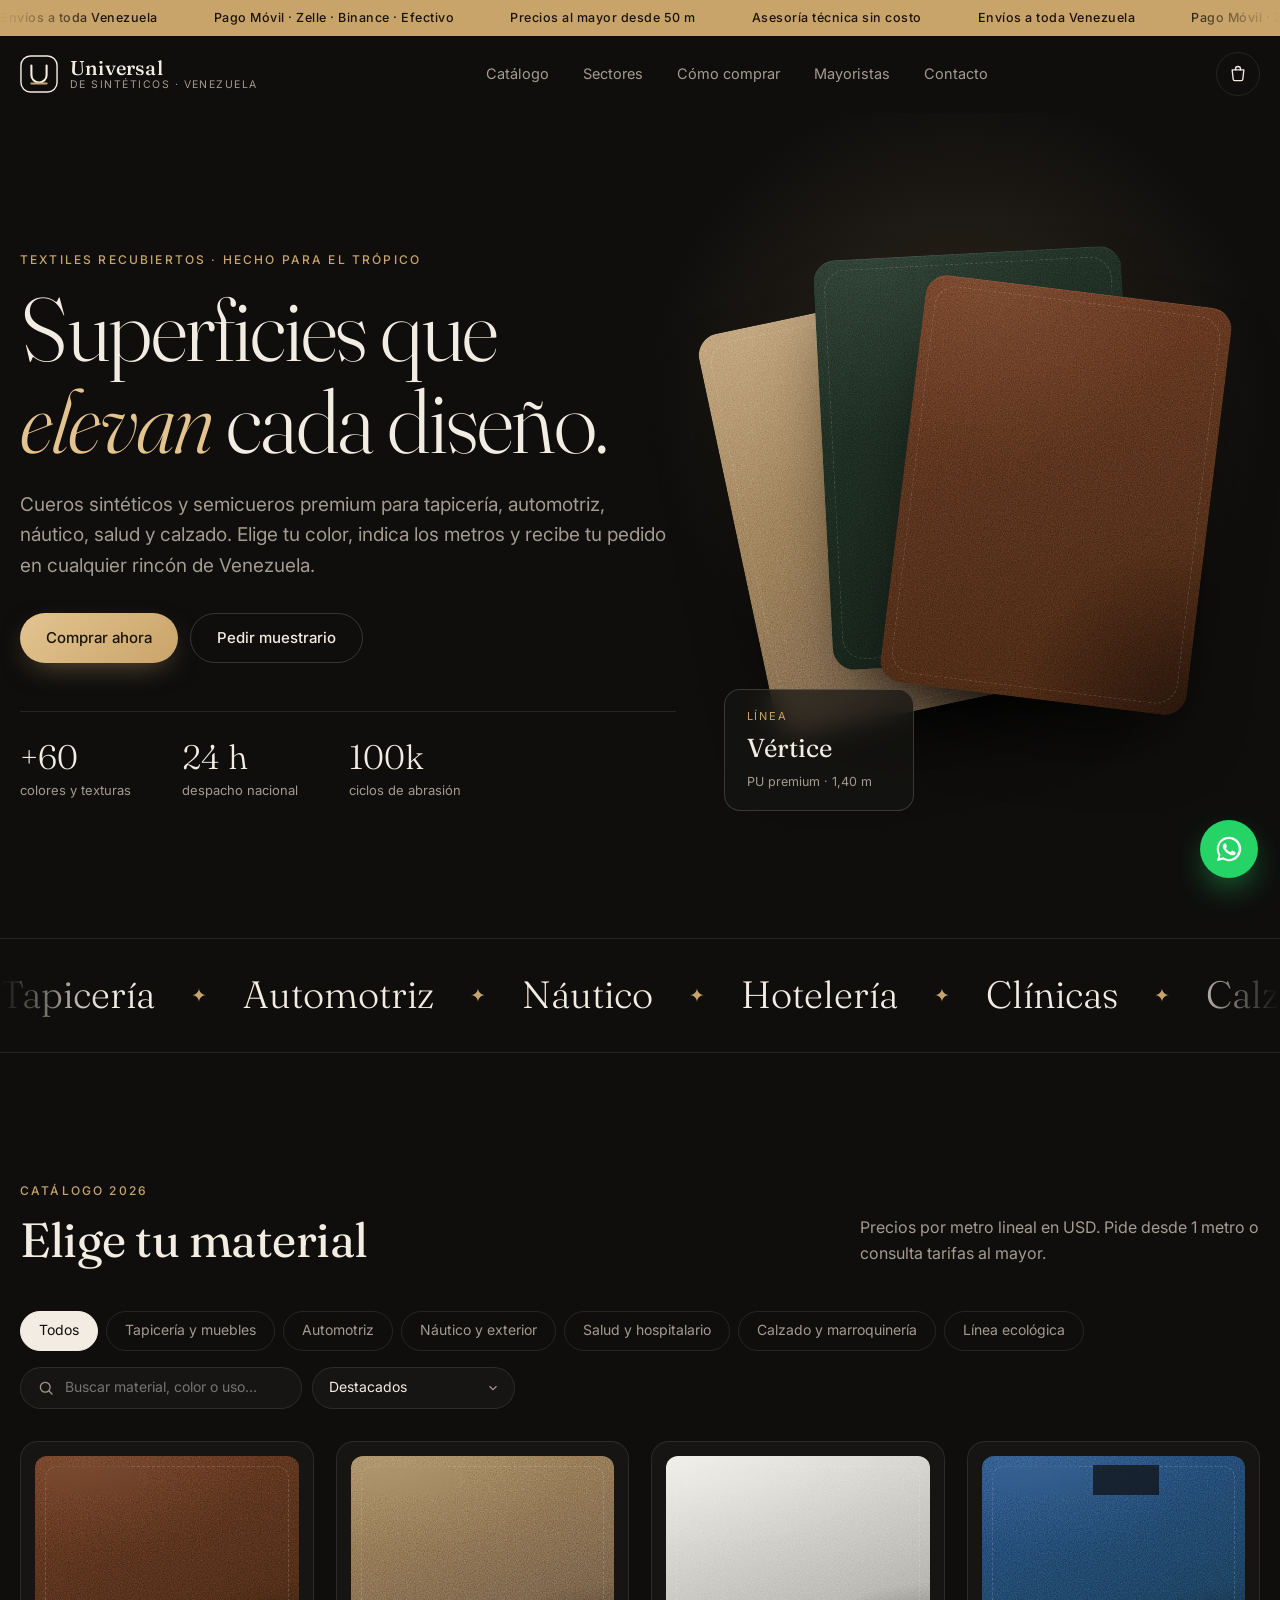
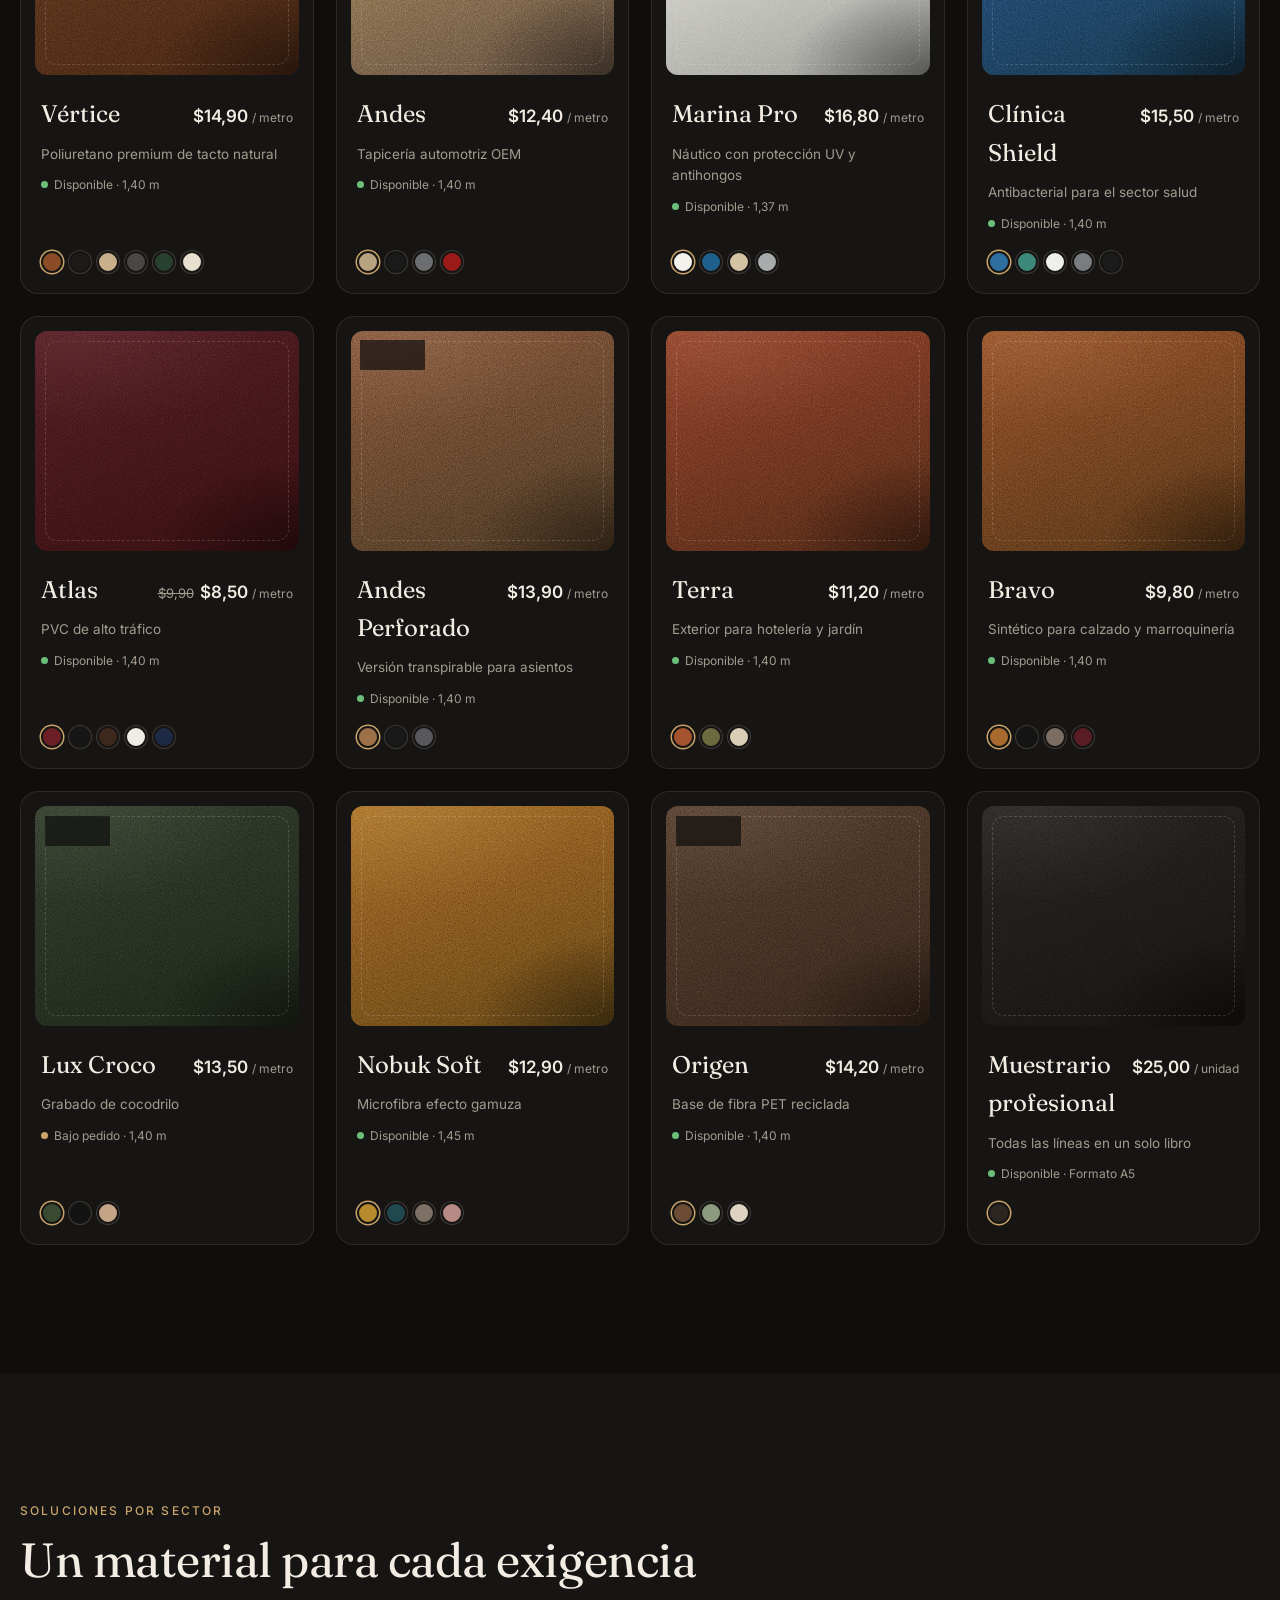
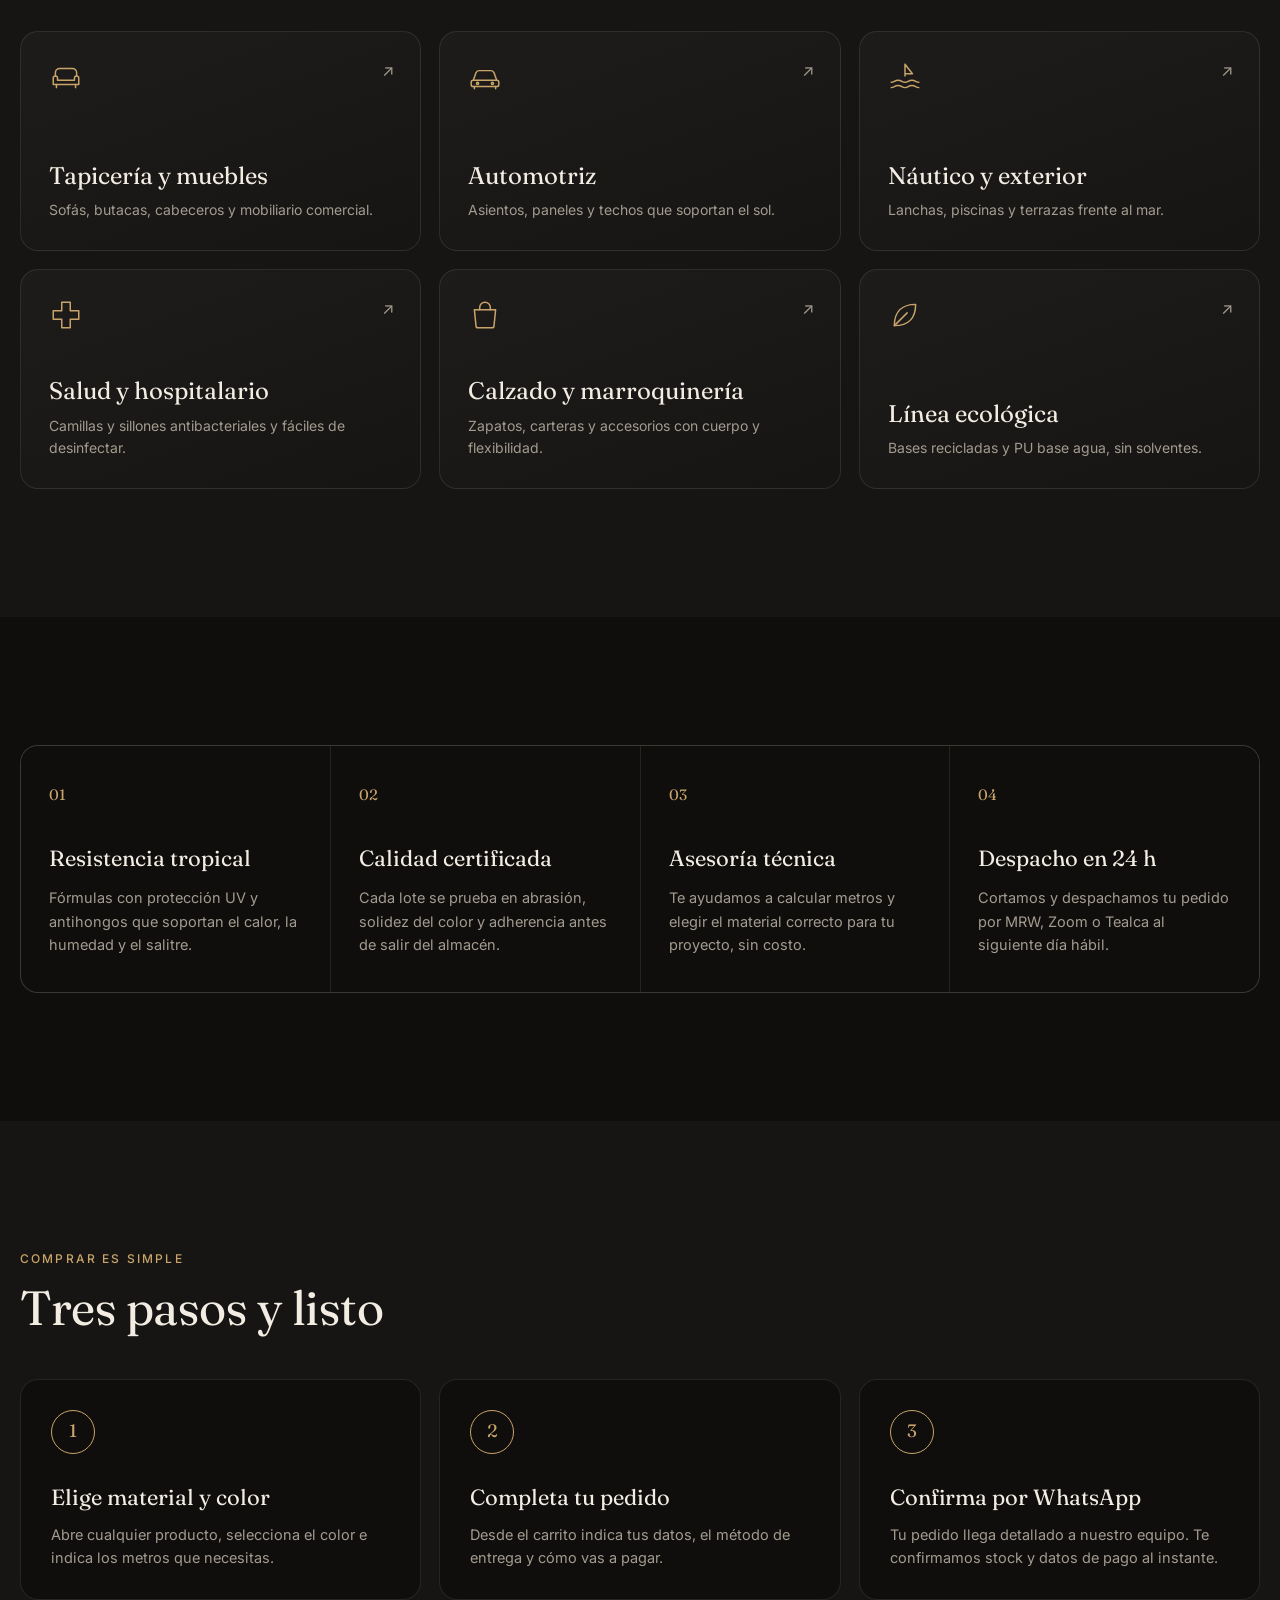
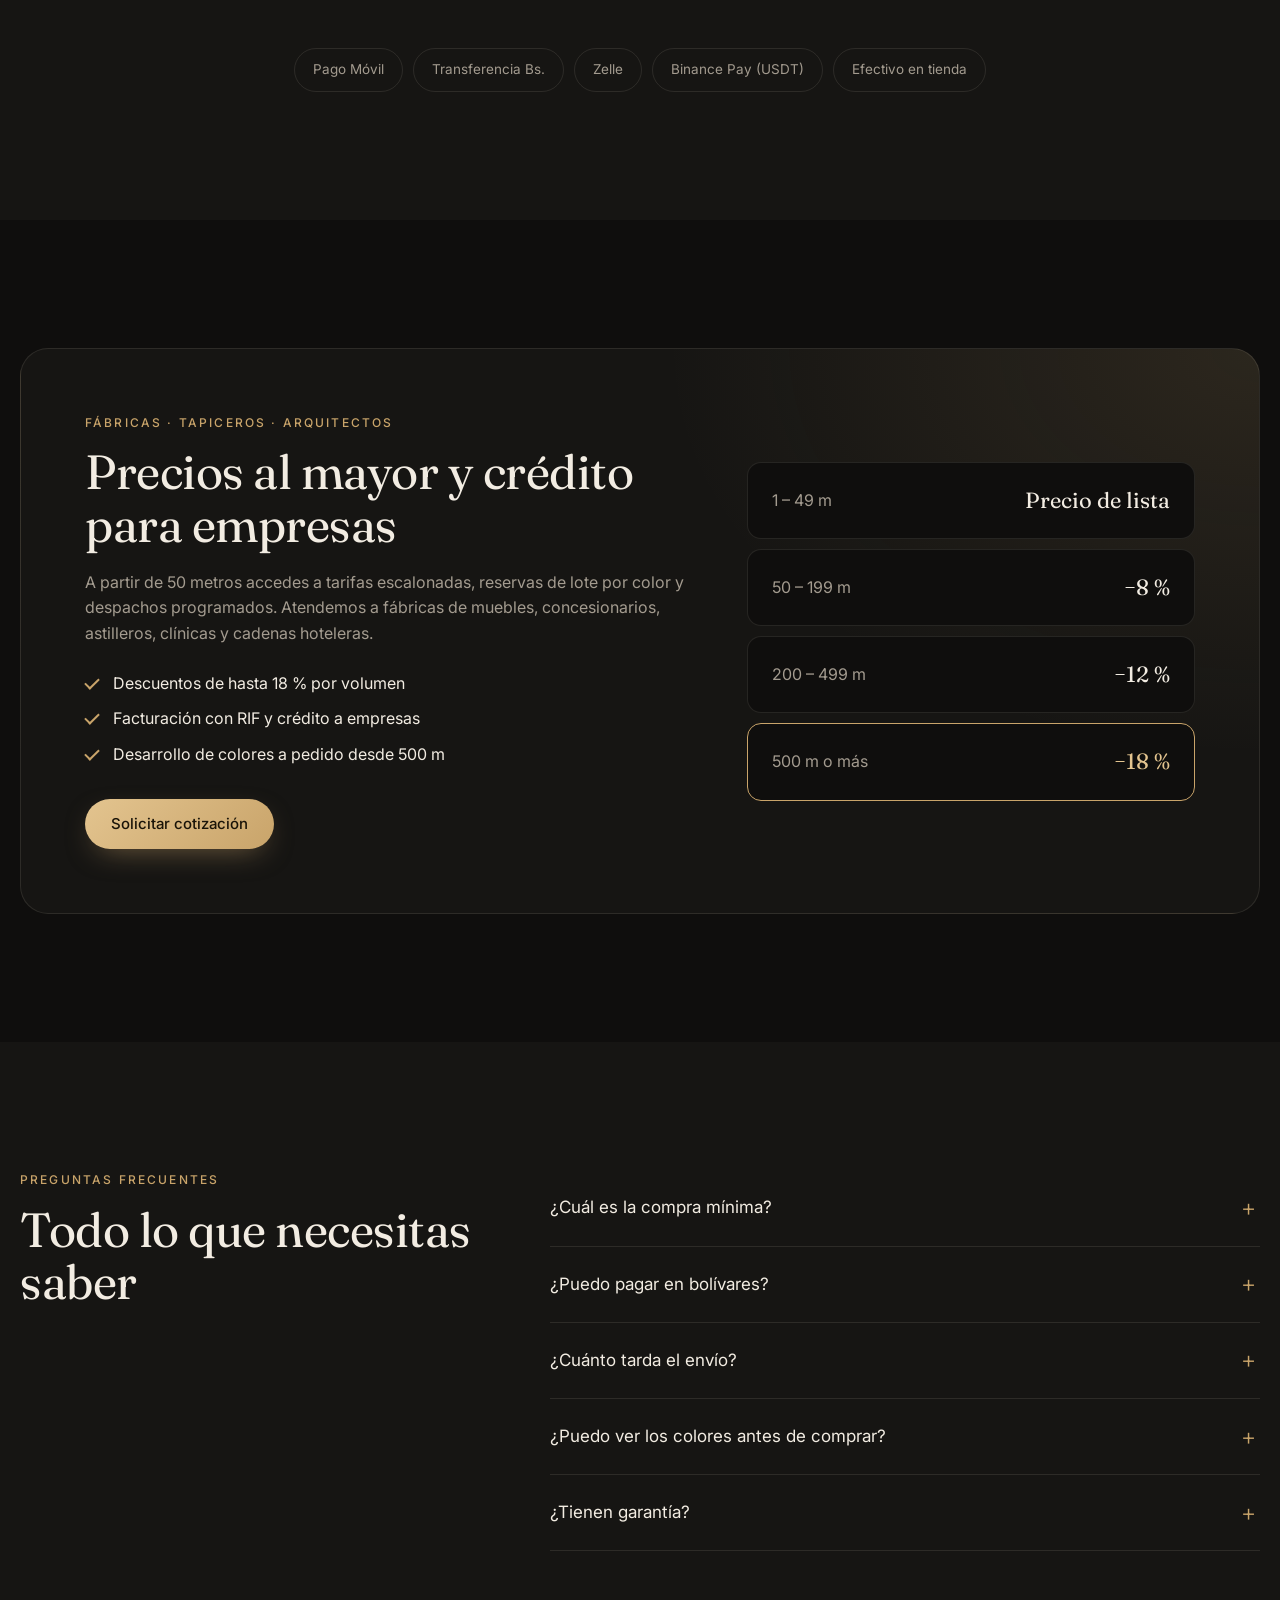
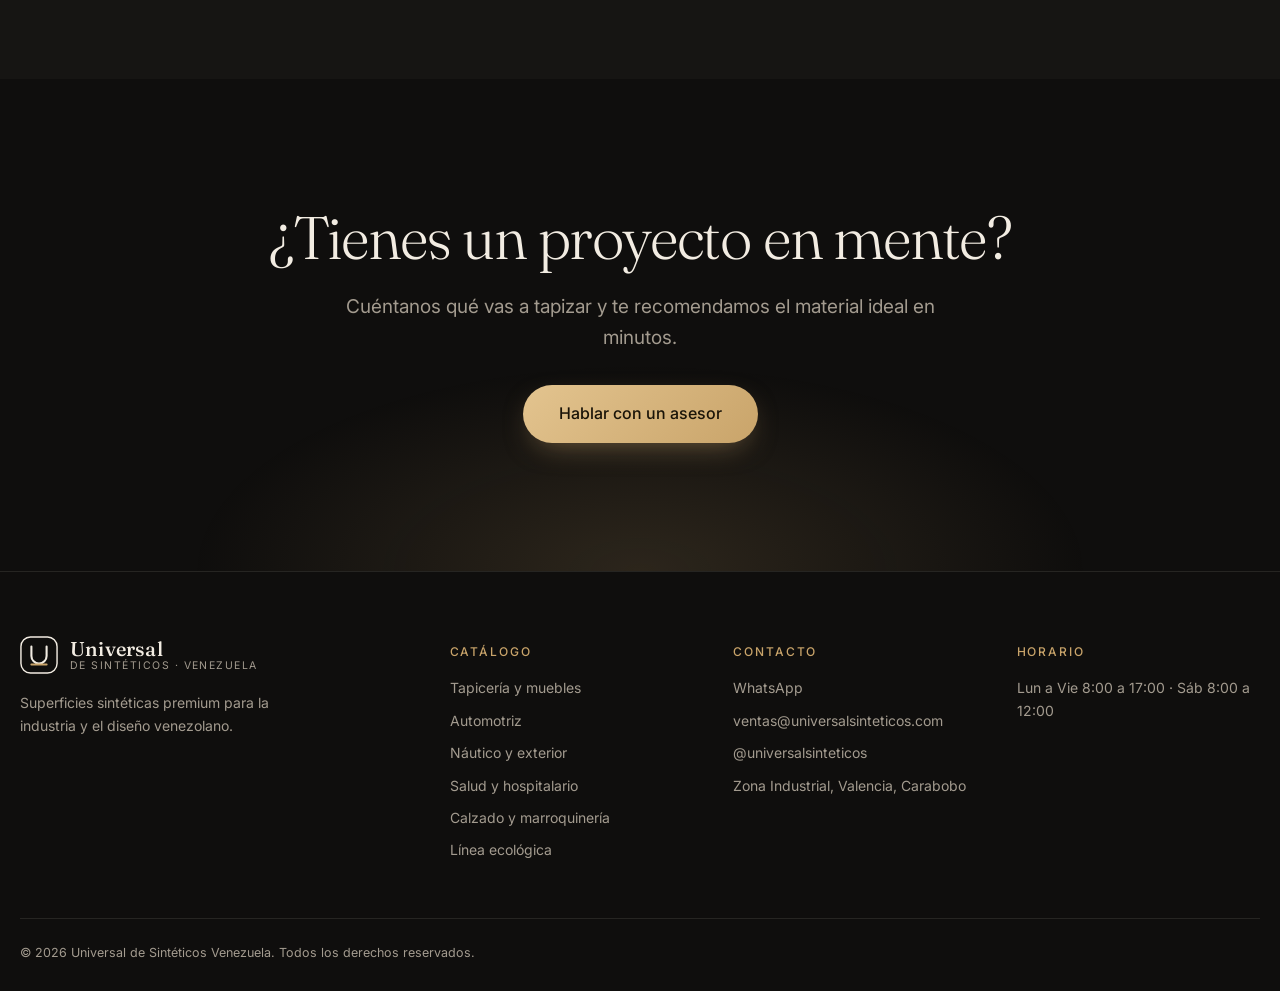
==== index.html @ 701e98a8 "Tienda web de Universal de Sintéticos Venezuela Landing premium con catálogo filtrable, ficha de pro" ====
<!doctype html>
<html lang="es">
<head>
  <meta charset="utf-8">
  <meta name="viewport" content="width=device-width, initial-scale=1">
  <title>Universal de Sintéticos Venezuela · Cueros sintéticos premium</title>
  <meta name="description" content="Cueros sintéticos, semicueros y textiles recubiertos para tapicería, automotriz, náutico, salud y calzado. Venta al detal y al mayor con envío a toda Venezuela.">
  <meta name="theme-color" content="#0f0e0d">
  <meta property="og:title" content="Universal de Sintéticos Venezuela">
  <meta property="og:description" content="Superficies sintéticas premium para tapicería, automotriz, náutico, salud y calzado. Envíos a toda Venezuela.">
  <link rel="icon" href="assets/img/favicon.svg" type="image/svg+xml">
  <link rel="preconnect" href="https://fonts.googleapis.com">
  <link rel="preconnect" href="https://fonts.gstatic.com" crossorigin>
  <link href="https://fonts.googleapis.com/css2?family=Fraunces:opsz,wght@9..144,300;9..144,400;9..144,500&family=Inter:wght@300;400;500;600&display=swap" rel="stylesheet">
  <link rel="stylesheet" href="assets/css/styles.css">
</head>
<body>

  <!-- ============ BARRA SUPERIOR ============ -->
  <div class="topbar">
    <div class="marquee"><div class="marquee__track" id="topbar-track">
      <span>Envíos a toda Venezuela</span><span>Pago Móvil · Zelle · Binance · Efectivo</span><span>Precios al mayor desde 50 m</span><span>Asesoría técnica sin costo</span>
      <span>Envíos a toda Venezuela</span><span>Pago Móvil · Zelle · Binance · Efectivo</span><span>Precios al mayor desde 50 m</span><span>Asesoría técnica sin costo</span>
    </div></div>
  </div>

  <!-- ============ NAVEGACIÓN ============ -->
  <header class="nav" id="nav">
    <div class="container nav__inner">
      <a href="#inicio" class="brand" aria-label="Universal de Sintéticos — inicio">
        <svg class="brand__mark" viewBox="0 0 40 40" aria-hidden="true"><rect x="1" y="1" width="38" height="38" rx="10" fill="none" stroke="currentColor" stroke-width="1.5"/><path d="M12 11v10a8 8 0 0 0 16 0V11" fill="none" stroke="currentColor" stroke-width="2.2" stroke-linecap="round"/><path d="M12 30h16" stroke="var(--gold)" stroke-width="2.2" stroke-linecap="round"/></svg>
        <span class="brand__text"><strong>Universal</strong><small>de Sintéticos · Venezuela</small></span>
      </a>
      <nav class="nav__links" id="nav-links">
        <a href="#catalogo">Catálogo</a>
        <a href="#sectores">Sectores</a>
        <a href="#como-comprar">Cómo comprar</a>
        <a href="#mayoristas">Mayoristas</a>
        <a href="#contacto">Contacto</a>
      </nav>
      <div class="nav__actions">
        <button class="icon-btn cart-btn" id="open-cart" aria-label="Abrir carrito">
          <svg viewBox="0 0 24 24"><path d="M5 7h14l-1.2 11.1a2 2 0 0 1-2 1.9H8.2a2 2 0 0 1-2-1.9L5 7Z"/><path d="M9 7V6a3 3 0 0 1 6 0v1"/></svg>
          <span class="cart-count" id="cart-count">0</span>
        </button>
        <button class="icon-btn menu-btn" id="menu-btn" aria-label="Menú"><svg viewBox="0 0 24 24"><path d="M4 8h16M4 16h16"/></svg></button>
      </div>
    </div>
  </header>

  <main>
    <!-- ============ HERO ============ -->
    <section class="hero" id="inicio">
      <div class="hero__glow"></div>
      <div class="container hero__grid">
        <div class="hero__copy">
          <p class="eyebrow reveal">Textiles recubiertos · Hecho para el trópico</p>
          <h1 class="display reveal">Superficies que <em>elevan</em> cada diseño.</h1>
          <p class="lead reveal">Cueros sintéticos y semicueros premium para tapicería, automotriz, náutico, salud y calzado. Elige tu color, indica los metros y recibe tu pedido en cualquier rincón de Venezuela.</p>
          <div class="hero__cta reveal">
            <a href="#catalogo" class="btn btn--gold">Comprar ahora</a>
            <button class="btn btn--ghost" data-product="muestrario">Pedir muestrario</button>
          </div>
          <dl class="stats reveal">
            <div><dt>+60</dt><dd>colores y texturas</dd></div>
            <div><dt>24 h</dt><dd>despacho nacional</dd></div>
            <div><dt>100k</dt><dd>ciclos de abrasión</dd></div>
          </dl>
        </div>
        <div class="hero__visual" aria-hidden="true">
          <div class="swatch-stack" id="swatch-stack"></div>
          <div class="hero__badge">
            <span>Línea</span><strong>Vértice</strong><small>PU premium · 1,40 m</small>
          </div>
        </div>
      </div>
    </section>

    <!-- ============ SECTORES (marquee) ============ -->
    <section class="sector-strip">
      <div class="marquee"><div class="marquee__track marquee__track--slow">
        <span>Tapicería</span><i>✦</i><span>Automotriz</span><i>✦</i><span>Náutico</span><i>✦</i><span>Hotelería</span><i>✦</i><span>Clínicas</span><i>✦</i><span>Calzado</span><i>✦</i><span>Marroquinería</span><i>✦</i><span>Arquitectura</span><i>✦</i>
        <span>Tapicería</span><i>✦</i><span>Automotriz</span><i>✦</i><span>Náutico</span><i>✦</i><span>Hotelería</span><i>✦</i><span>Clínicas</span><i>✦</i><span>Calzado</span><i>✦</i><span>Marroquinería</span><i>✦</i><span>Arquitectura</span><i>✦</i>
      </div></div>
    </section>

    <!-- ============ CATÁLOGO ============ -->
    <section class="section" id="catalogo">
      <div class="container">
        <div class="section__head">
          <div>
            <p class="eyebrow">Catálogo 2026</p>
            <h2 class="title">Elige tu material</h2>
          </div>
          <p class="muted">Precios por metro lineal en USD. Pide desde 1 metro o consulta tarifas al mayor.</p>
        </div>

        <div class="toolbar">
          <div class="chips" id="filters" role="tablist" aria-label="Filtrar por categoría"></div>
          <div class="toolbar__right">
            <label class="search">
              <svg viewBox="0 0 24 24"><circle cx="11" cy="11" r="6.5"/><path d="m20 20-4-4"/></svg>
              <input type="search" id="search" placeholder="Buscar material, color o uso…" autocomplete="off">
            </label>
            <select id="sort" class="select" aria-label="Ordenar">
              <option value="destacados">Destacados</option>
              <option value="precio-asc">Precio: menor a mayor</option>
              <option value="precio-desc">Precio: mayor a menor</option>
              <option value="nombre">Nombre A–Z</option>
            </select>
          </div>
        </div>

        <div class="grid" id="product-grid"></div>
        <p class="empty" id="empty" hidden>No encontramos materiales con ese criterio. Prueba con otra palabra o escríbenos por WhatsApp.</p>
      </div>
    </section>

    <!-- ============ SECTORES ============ -->
    <section class="section section--alt" id="sectores">
      <div class="container">
        <div class="section__head">
          <div>
            <p class="eyebrow">Soluciones por sector</p>
            <h2 class="title">Un material para cada exigencia</h2>
          </div>
        </div>
        <div class="sectors" id="sectors"></div>
      </div>
    </section>

    <!-- ============ VALOR ============ -->
    <section class="section">
      <div class="container features">
        <article class="feature">
          <span class="feature__n">01</span>
          <h3>Resistencia tropical</h3>
          <p>Fórmulas con protección UV y antihongos que soportan el calor, la humedad y el salitre.</p>
        </article>
        <article class="feature">
          <span class="feature__n">02</span>
          <h3>Calidad certificada</h3>
          <p>Cada lote se prueba en abrasión, solidez del color y adherencia antes de salir del almacén.</p>
        </article>
        <article class="feature">
          <span class="feature__n">03</span>
          <h3>Asesoría técnica</h3>
          <p>Te ayudamos a calcular metros y elegir el material correcto para tu proyecto, sin costo.</p>
        </article>
        <article class="feature">
          <span class="feature__n">04</span>
          <h3>Despacho en 24 h</h3>
          <p>Cortamos y despachamos tu pedido por MRW, Zoom o Tealca al siguiente día hábil.</p>
        </article>
      </div>
    </section>

    <!-- ============ CÓMO COMPRAR ============ -->
    <section class="section section--alt" id="como-comprar">
      <div class="container">
        <div class="section__head">
          <div>
            <p class="eyebrow">Comprar es simple</p>
            <h2 class="title">Tres pasos y listo</h2>
          </div>
        </div>
        <ol class="steps">
          <li><span>1</span><h3>Elige material y color</h3><p>Abre cualquier producto, selecciona el color e indica los metros que necesitas.</p></li>
          <li><span>2</span><h3>Completa tu pedido</h3><p>Desde el carrito indica tus datos, el método de entrega y cómo vas a pagar.</p></li>
          <li><span>3</span><h3>Confirma por WhatsApp</h3><p>Tu pedido llega detallado a nuestro equipo. Te confirmamos stock y datos de pago al instante.</p></li>
        </ol>
        <div class="payments" id="payments"></div>
      </div>
    </section>

    <!-- ============ MAYORISTAS ============ -->
    <section class="section" id="mayoristas">
      <div class="container">
        <div class="wholesale">
          <div class="wholesale__copy">
            <p class="eyebrow">Fábricas · Tapiceros · Arquitectos</p>
            <h2 class="title">Precios al mayor y crédito para empresas</h2>
            <p class="muted">A partir de 50 metros accedes a tarifas escalonadas, reservas de lote por color y despachos programados. Atendemos a fábricas de muebles, concesionarios, astilleros, clínicas y cadenas hoteleras.</p>
            <ul class="ticks">
              <li>Descuentos de hasta 18 % por volumen</li>
              <li>Facturación con RIF y crédito a empresas</li>
              <li>Desarrollo de colores a pedido desde 500 m</li>
            </ul>
            <a class="btn btn--gold" id="wholesale-cta" target="_blank" rel="noopener">Solicitar cotización</a>
          </div>
          <div class="tiers">
            <div class="tier"><span>1 – 49 m</span><strong>Precio de lista</strong></div>
            <div class="tier"><span>50 – 199 m</span><strong>−8 %</strong></div>
            <div class="tier"><span>200 – 499 m</span><strong>−12 %</strong></div>
            <div class="tier tier--hi"><span>500 m o más</span><strong>−18 %</strong></div>
          </div>
        </div>
      </div>
    </section>

    <!-- ============ FAQ ============ -->
    <section class="section section--alt" id="faq">
      <div class="container faq-wrap">
        <div>
          <p class="eyebrow">Preguntas frecuentes</p>
          <h2 class="title">Todo lo que necesitas saber</h2>
        </div>
        <div class="faq">
          <details><summary>¿Cuál es la compra mínima?</summary><p>Vendemos desde 1 metro lineal por color. El rollo estándar mide 1,40 m de ancho; para un sofá de tres puestos suelen bastar entre 8 y 10 metros.</p></details>
          <details><summary>¿Puedo pagar en bolívares?</summary><p>Sí. Aceptamos Pago Móvil y transferencia en bolívares a la tasa oficial del día, además de Zelle, Binance Pay y efectivo.</p></details>
          <details><summary>¿Cuánto tarda el envío?</summary><p>Despachamos al siguiente día hábil después de confirmar el pago. La entrega por MRW, Zoom o Tealca tarda de 1 a 3 días hábiles según la ciudad.</p></details>
          <details><summary>¿Puedo ver los colores antes de comprar?</summary><p>Pide nuestro muestrario profesional con más de 60 muestras. Su valor se reembolsa como crédito en tu primera compra mayor a 50 metros.</p></details>
          <details><summary>¿Tienen garantía?</summary><p>Todos nuestros materiales tienen garantía contra defectos de fabricación. Si un corte llega con fallas, lo reponemos sin costo.</p></details>
        </div>
      </div>
    </section>

    <!-- ============ CTA FINAL ============ -->
    <section class="section cta-final" id="contacto">
      <div class="container cta-final__inner">
        <h2 class="display display--sm">¿Tienes un proyecto en mente?</h2>
        <p class="lead">Cuéntanos qué vas a tapizar y te recomendamos el material ideal en minutos.</p>
        <a class="btn btn--gold btn--lg" id="contact-cta" target="_blank" rel="noopener">Hablar con un asesor</a>
      </div>
    </section>
  </main>

  <!-- ============ FOOTER ============ -->
  <footer class="footer">
    <div class="container footer__grid">
      <div>
        <a href="#inicio" class="brand"><svg class="brand__mark" viewBox="0 0 40 40" aria-hidden="true"><rect x="1" y="1" width="38" height="38" rx="10" fill="none" stroke="currentColor" stroke-width="1.5"/><path d="M12 11v10a8 8 0 0 0 16 0V11" fill="none" stroke="currentColor" stroke-width="2.2" stroke-linecap="round"/><path d="M12 30h16" stroke="var(--gold)" stroke-width="2.2" stroke-linecap="round"/></svg><span class="brand__text"><strong>Universal</strong><small>de Sintéticos · Venezuela</small></span></a>
        <p class="muted footer__about">Superficies sintéticas premium para la industria y el diseño venezolano.</p>
      </div>
      <div><h4>Catálogo</h4><ul id="footer-cats"></ul></div>
      <div><h4>Contacto</h4><ul id="footer-contact"></ul></div>
      <div><h4>Horario</h4><p class="muted" id="footer-hours"></p></div>
    </div>
    <div class="container footer__bottom"><span id="year"></span> Universal de Sintéticos Venezuela. Todos los derechos reservados.</div>
  </footer>

  <!-- ============ WHATSAPP FLOTANTE ============ -->
  <a class="wa-float" id="wa-float" target="_blank" rel="noopener" aria-label="Escríbenos por WhatsApp">
    <svg viewBox="0 0 32 32"><path fill="currentColor" d="M16 3a13 13 0 0 0-11.2 19.6L3 29l6.6-1.7A13 13 0 1 0 16 3Zm0 23.6c-2 0-4-.6-5.7-1.6l-.4-.2-3.9 1 1-3.8-.3-.4A10.6 10.6 0 1 1 16 26.6Zm5.8-7.9c-.3-.2-1.9-.9-2.2-1-.3-.1-.5-.2-.7.2l-1 1.2c-.2.2-.4.2-.7.1a8.7 8.7 0 0 1-4.3-3.8c-.3-.6.3-.5.9-1.7.1-.2 0-.4 0-.6l-1-2.4c-.3-.6-.5-.5-.7-.5h-.6c-.2 0-.6.1-.9.4-.3.3-1.2 1.1-1.2 2.8s1.2 3.2 1.4 3.5c.2.2 2.4 3.6 5.8 5 2.1.9 3 1 4 .8.7-.1 1.9-.8 2.2-1.5.3-.7.3-1.4.2-1.5l-.4-.3Z"/></svg>
  </a>

  <!-- ============ MODAL PRODUCTO ============ -->
  <div class="modal" id="product-modal" aria-hidden="true">
    <div class="modal__backdrop" data-close></div>
    <div class="modal__panel" role="dialog" aria-modal="true" aria-labelledby="pm-title">
      <button class="icon-btn modal__close" data-close aria-label="Cerrar"><svg viewBox="0 0 24 24"><path d="M6 6l12 12M18 6 6 18"/></svg></button>
      <div class="pm">
        <div class="pm__media"><div class="swatch swatch--xl" id="pm-swatch"></div><span class="pm__color-name" id="pm-color-name"></span></div>
        <div class="pm__info">
          <p class="eyebrow" id="pm-cat"></p>
          <h3 class="pm__title" id="pm-title"></h3>
          <p class="muted" id="pm-line"></p>
          <div class="pm__price" id="pm-price"></div>
          <p id="pm-desc"></p>
          <div class="pm__block">
            <span class="label">Color: <strong id="pm-color-label"></strong></span>
            <div class="colors" id="pm-colors"></div>
          </div>
          <div class="pm__block pm__buy">
            <div class="qty">
              <button type="button" id="pm-minus" aria-label="Menos">−</button>
              <input type="number" id="pm-qty" min="1" step="0.5" value="1" inputmode="decimal" aria-label="Cantidad">
              <button type="button" id="pm-plus" aria-label="Más">+</button>
              <span class="qty__unit" id="pm-unit">m</span>
            </div>
            <button class="btn btn--gold btn--block" id="pm-add">Agregar al carrito</button>
          </div>
          <p class="pm__subtotal" id="pm-subtotal"></p>
          <dl class="specs" id="pm-specs"></dl>
          <div class="tags" id="pm-tags"></div>
        </div>
      </div>
    </div>
  </div>

  <!-- ============ CARRITO ============ -->
  <aside class="drawer" id="cart" aria-hidden="true">
    <div class="drawer__backdrop" data-close-cart></div>
    <div class="drawer__panel" role="dialog" aria-modal="true" aria-labelledby="cart-title">
      <div class="drawer__head">
        <h3 id="cart-title">Tu pedido</h3>
        <button class="icon-btn" data-close-cart aria-label="Cerrar carrito"><svg viewBox="0 0 24 24"><path d="M6 6l12 12M18 6 6 18"/></svg></button>
      </div>

      <div class="drawer__body">
        <div id="cart-step-items">
          <ul class="cart-list" id="cart-list"></ul>
          <div class="cart-empty" id="cart-empty">
            <div class="swatch swatch--sm" style="--c:#2b2622"></div>
            <p>Tu carrito está vacío.</p>
            <button class="btn btn--ghost" data-close-cart>Ver catálogo</button>
          </div>
        </div>

        <form id="checkout" class="checkout" hidden novalidate>
          <button type="button" class="link-back" id="back-to-cart">← Volver al carrito</button>
          <div class="field"><label for="c-nombre">Nombre y apellido / Razón social</label><input id="c-nombre" name="nombre" required autocomplete="name"></div>
          <div class="field-row">
            <div class="field"><label for="c-doc">Cédula o RIF</label><input id="c-doc" name="doc" required placeholder="V-12345678"></div>
            <div class="field"><label for="c-tel">Teléfono</label><input id="c-tel" name="tel" required type="tel" autocomplete="tel" placeholder="0414-0000000"></div>
          </div>
          <div class="field"><label for="c-ciudad">Ciudad y estado</label><input id="c-ciudad" name="ciudad" required placeholder="Valencia, Carabobo"></div>
          <div class="field"><label for="c-entrega">Método de entrega</label><select id="c-entrega" name="entrega" class="select"></select></div>
          <div class="field" id="c-dir-wrap"><label for="c-dir">Dirección u oficina de envío</label><input id="c-dir" name="dir" placeholder="Oficina MRW o dirección exacta"></div>
          <fieldset class="field"><legend>Método de pago</legend><div class="pay-options" id="c-pagos"></div></fieldset>
          <div class="field"><label for="c-notas">Notas (opcional)</label><textarea id="c-notas" name="notas" rows="2" placeholder="Ej. necesito factura, corte en piezas de 2 m…"></textarea></div>
          <p class="form-error" id="form-error" hidden>Completa los campos marcados para continuar.</p>
        </form>
      </div>

      <div class="drawer__foot" id="cart-foot" hidden>
        <div class="totals">
          <div><span>Subtotal</span><strong id="cart-subtotal"></strong></div>
          <div class="muted" id="cart-ship-note"></div>
          <div class="muted" id="cart-bs"></div>
        </div>
        <button class="btn btn--gold btn--block" id="to-checkout">Continuar con el pedido</button>
        <button class="btn btn--wa btn--block" id="send-order" hidden>
          <svg viewBox="0 0 32 32"><path fill="currentColor" d="M16 3a13 13 0 0 0-11.2 19.6L3 29l6.6-1.7A13 13 0 1 0 16 3Z"/></svg>
          Enviar pedido por WhatsApp
        </button>
        <p class="tiny muted">Te confirmaremos disponibilidad y datos de pago antes de cobrar.</p>
      </div>
    </div>
  </aside>

  <div class="toast" id="toast" role="status" aria-live="polite"></div>

  <script src="assets/js/config.js"></script>
  <script src="assets/js/productos.js"></script>
  <script src="assets/js/app.js"></script>
</body>
</html>
---- assets/css/styles.css ----
/* =========================================================================
   Universal de Sintéticos Venezuela — hoja de estilos
   ========================================================================= */
:root {
  --bg: #0f0e0d;
  --bg-2: #161513;
  --bg-3: #1e1c1a;
  --line: rgba(240, 232, 218, .10);
  --line-2: rgba(240, 232, 218, .18);
  --text: #f2ece2;
  --muted: #a39b8f;
  --gold: #c9a46a;
  --gold-2: #e3c48f;
  --wa: #25d366;
  --danger: #e07a5f;
  --radius: 18px;
  --radius-sm: 10px;
  --ease: cubic-bezier(.2, .7, .2, 1);
  --serif: "Fraunces", Georgia, serif;
  --sans: "Inter", system-ui, -apple-system, Segoe UI, Roboto, sans-serif;
  --grain: url("data:image/svg+xml,%3Csvg xmlns='http://www.w3.org/2000/svg' width='160' height='160'%3E%3Cfilter id='n'%3E%3CfeTurbulence type='fractalNoise' baseFrequency='.9' numOctaves='3' stitchTiles='stitch'/%3E%3CfeColorMatrix values='0 0 0 0 0 0 0 0 0 0 0 0 0 0 0 0 0 0 .55 0'/%3E%3C/filter%3E%3Crect width='100%25' height='100%25' filter='url(%23n)'/%3E%3C/svg%3E");
  color-scheme: dark;
}

*, *::before, *::after { box-sizing: border-box; }
[hidden] { display: none !important; }
html { scroll-behavior: smooth; -webkit-text-size-adjust: 100%; }
body {
  margin: 0; background: var(--bg); color: var(--text);
  font: 400 16px/1.6 var(--sans); -webkit-font-smoothing: antialiased;
  overflow-x: hidden;
}
body.lock { overflow: hidden; }
img, svg { display: block; max-width: 100%; }
a { color: inherit; text-decoration: none; }
button, input, select, textarea { font: inherit; color: inherit; }
button { cursor: pointer; background: none; border: 0; }
:focus-visible { outline: 2px solid var(--gold); outline-offset: 3px; border-radius: 6px; }

.container { width: min(1240px, 100% - 32px); margin-inline: auto; }
.muted { color: var(--muted); }
.tiny { font-size: 12px; margin: 10px 0 0; text-align: center; }

/* ---------- Tipografía ---------- */
.eyebrow {
  font-size: 12px; letter-spacing: .18em; text-transform: uppercase;
  color: var(--gold); margin: 0 0 14px; font-weight: 500;
}
.display {
  font-family: var(--serif); font-weight: 300; letter-spacing: -.02em;
  font-size: clamp(44px, 7vw, 92px); line-height: 1.02; margin: 0 0 24px;
}
.display em { font-style: italic; color: var(--gold-2); }
.display--sm { font-size: clamp(34px, 5vw, 60px); }
.title {
  font-family: var(--serif); font-weight: 400; letter-spacing: -.01em;
  font-size: clamp(30px, 4vw, 48px); line-height: 1.1; margin: 0;
}
.lead { font-size: clamp(16px, 1.5vw, 19px); color: var(--muted); max-width: 54ch; margin: 0 0 32px; }

/* ---------- Botones ---------- */
.btn {
  display: inline-flex; align-items: center; justify-content: center; gap: 10px;
  height: 50px; padding: 0 26px; border-radius: 999px; font-weight: 500; font-size: 15px;
  transition: transform .25s var(--ease), background .25s, color .25s, border-color .25s, box-shadow .25s;
  white-space: nowrap;
}
.btn:active { transform: scale(.98); }
.btn--gold { background: linear-gradient(135deg, var(--gold-2), var(--gold)); color: #1a1408; box-shadow: 0 10px 30px -12px rgba(201,164,106,.6); }
.btn--gold:hover { box-shadow: 0 16px 40px -12px rgba(201,164,106,.8); transform: translateY(-1px); }
.btn--ghost { border: 1px solid var(--line-2); color: var(--text); }
.btn--ghost:hover { border-color: var(--gold); color: var(--gold-2); }
.btn--wa { background: var(--wa); color: #06210f; }
.btn--wa svg { width: 20px; }
.btn--block { width: 100%; }
.btn--lg { height: 58px; padding: 0 36px; font-size: 16px; }
.btn[disabled] { opacity: .5; pointer-events: none; }

.icon-btn {
  width: 44px; height: 44px; border-radius: 50%; display: grid; place-items: center;
  border: 1px solid var(--line); transition: border-color .2s, background .2s; position: relative;
}
.icon-btn:hover { border-color: var(--line-2); background: rgba(255,255,255,.03); }
.icon-btn svg { width: 20px; height: 20px; fill: none; stroke: currentColor; stroke-width: 1.6; stroke-linecap: round; stroke-linejoin: round; }

/* ---------- Topbar ---------- */
.topbar { background: var(--gold); color: #1a1408; font-size: 12.5px; font-weight: 500; letter-spacing: .04em; height: 36px; display: flex; align-items: center; }
.marquee { overflow: hidden; width: 100%; mask-image: linear-gradient(90deg, transparent, #000 8%, #000 92%, transparent); }
.marquee__track { display: flex; gap: 56px; width: max-content; animation: marquee 32s linear infinite; }
.marquee__track--slow { animation-duration: 48s; }
.marquee__track span { white-space: nowrap; }
@keyframes marquee { to { transform: translateX(-50%); } }

/* ---------- Nav ---------- */
.nav { position: sticky; top: 0; z-index: 40; transition: background .3s, border-color .3s, backdrop-filter .3s; border-bottom: 1px solid transparent; }
.nav.scrolled { background: rgba(15,14,13,.78); backdrop-filter: blur(18px) saturate(140%); -webkit-backdrop-filter: blur(18px) saturate(140%); border-color: var(--line); }
.nav__inner { height: 76px; display: flex; align-items: center; justify-content: space-between; gap: 24px; }
.brand { display: flex; align-items: center; gap: 12px; }
.brand__mark { width: 38px; height: 38px; color: var(--text); flex: none; }
.brand__text { display: flex; flex-direction: column; line-height: 1.1; }
.brand__text strong { font-family: var(--serif); font-weight: 500; font-size: 20px; letter-spacing: .01em; }
.brand__text small { font-size: 10.5px; letter-spacing: .14em; text-transform: uppercase; color: var(--muted); }
.nav__links { display: flex; gap: 34px; font-size: 14.5px; }
.nav__links a { color: var(--muted); transition: color .2s; position: relative; }
.nav__links a:hover { color: var(--text); }
.nav__actions { display: flex; gap: 10px; }
.cart-count {
  position: absolute; top: -4px; right: -4px; min-width: 20px; height: 20px; padding: 0 5px;
  border-radius: 10px; background: var(--gold); color: #1a1408; font-size: 11px; font-weight: 600;
  display: grid; place-items: center; transform: scale(0); transition: transform .3s var(--ease);
}
.cart-count.show { transform: scale(1); }
.cart-btn.bump { animation: bump .5s var(--ease); }
@keyframes bump { 40% { transform: scale(1.15); } }
.menu-btn { display: none; }

/* ---------- Hero ---------- */
.hero { position: relative; padding: clamp(48px, 8vw, 110px) 0 clamp(64px, 8vw, 120px); overflow: hidden; }
.hero__glow { position: absolute; inset: -20% -10% auto auto; width: 70vw; height: 70vw; background: radial-gradient(closest-side, rgba(201,164,106,.18), transparent 70%); pointer-events: none; }
.hero__grid { display: grid; grid-template-columns: 1.1fr .9fr; gap: 48px; align-items: center; position: relative; }
.hero__cta { display: flex; gap: 12px; flex-wrap: wrap; margin-bottom: 48px; }
.stats { display: flex; gap: clamp(24px, 4vw, 56px); margin: 0; padding-top: 28px; border-top: 1px solid var(--line); }
.stats div { margin: 0; }
.stats dt { font-family: var(--serif); font-size: 34px; font-weight: 300; line-height: 1; }
.stats dd { margin: 6px 0 0; color: var(--muted); font-size: 13px; }

.hero__visual { position: relative; aspect-ratio: 4/5; max-height: 620px; }
.swatch-stack { position: absolute; inset: 0; }
.swatch-stack .swatch {
  position: absolute; width: 62%; aspect-ratio: 3/4; border-radius: 22px;
  box-shadow: 0 40px 80px -30px rgba(0,0,0,.8), inset 0 1px 0 rgba(255,255,255,.08);
  transition: transform 1.2s var(--ease);
}
.swatch-stack .swatch:nth-child(1) { left: 2%;  top: 14%; transform: rotate(-12deg); }
.swatch-stack .swatch:nth-child(2) { left: 20%; top: 6%;  transform: rotate(-3deg); }
.swatch-stack .swatch:nth-child(3) { left: 36%; top: 12%; transform: rotate(7deg); }
.hero__visual:hover .swatch:nth-child(1) { transform: rotate(-16deg) translate(-12px, 6px); }
.hero__visual:hover .swatch:nth-child(3) { transform: rotate(11deg) translate(12px, 6px); }
.hero__badge {
  position: absolute; left: 0; bottom: 4%; padding: 18px 22px; border-radius: 16px;
  background: rgba(22,21,19,.72); backdrop-filter: blur(14px); -webkit-backdrop-filter: blur(14px);
  border: 1px solid var(--line-2); display: grid; gap: 2px; min-width: 190px;
}
.hero__badge span { font-size: 11px; letter-spacing: .16em; text-transform: uppercase; color: var(--gold); }
.hero__badge strong { font-family: var(--serif); font-weight: 400; font-size: 26px; }
.hero__badge small { color: var(--muted); font-size: 12.5px; }

/* ---------- Muestra (swatch) con textura de cuero ---------- */
.swatch {
  --c: #6b4a32;
  background-color: var(--c);
  background-image:
    radial-gradient(120% 80% at 20% 0%, rgba(255,255,255,.22), transparent 55%),
    radial-gradient(90% 70% at 100% 100%, rgba(0,0,0,.45), transparent 60%),
    var(--grain),
    linear-gradient(160deg, rgba(255,255,255,.06), rgba(0,0,0,.25));
  background-size: cover, cover, 160px 160px, cover;
  background-blend-mode: soft-light, multiply, overlay, normal;
  position: relative; overflow: hidden;
}
.swatch::after {
  content: ""; position: absolute; inset: 10px; border-radius: inherit;
  border: 1px dashed rgba(255,255,255,.16); pointer-events: none;
}
.swatch--img { background-image: var(--img); background-size: cover; background-position: center; background-blend-mode: normal; }
.swatch--img::after { display: none; }
.swatch--sm { width: 64px; height: 64px; border-radius: 14px; }
.swatch--sm::after { inset: 5px; }
.swatch--xl { width: 100%; height: 100%; border-radius: 22px; transition: background-color .5s var(--ease); }

/* ---------- Sector strip ---------- */
.sector-strip { border-block: 1px solid var(--line); padding: 26px 0; }
.sector-strip .marquee__track { gap: 36px; align-items: center; font-family: var(--serif); font-size: clamp(24px, 3vw, 38px); font-weight: 300; }
.sector-strip i { font-style: normal; color: var(--gold); font-size: .5em; }

/* ---------- Secciones ---------- */
.section { padding: clamp(72px, 10vw, 130px) 0; }
.section--alt { background: var(--bg-2); }
.section__head { display: flex; justify-content: space-between; align-items: end; gap: 32px; margin-bottom: 44px; flex-wrap: wrap; }
.section__head .muted { max-width: 40ch; margin: 0; }

/* ---------- Toolbar / filtros ---------- */
.toolbar { display: flex; justify-content: space-between; align-items: center; gap: 16px; margin-bottom: 32px; flex-wrap: wrap; }
.toolbar__right { display: flex; gap: 10px; flex-wrap: wrap; }
.chips { display: flex; gap: 8px; flex-wrap: wrap; }
.chip {
  height: 40px; padding: 0 18px; border-radius: 999px; border: 1px solid var(--line);
  font-size: 14px; color: var(--muted); transition: all .2s;
}
.chip:hover { color: var(--text); border-color: var(--line-2); }
.chip[aria-selected="true"] { background: var(--text); color: var(--bg); border-color: var(--text); }
.search { display: flex; align-items: center; gap: 8px; height: 42px; padding: 0 16px; border-radius: 999px; border: 1px solid var(--line); background: var(--bg-2); min-width: 260px; }
.search:focus-within { border-color: var(--gold); }
.search svg { width: 18px; fill: none; stroke: var(--muted); stroke-width: 1.7; stroke-linecap: round; flex: none; }
.search input { border: 0; background: none; outline: 0; width: 100%; font-size: 14px; }
.select {
  height: 42px; padding: 0 38px 0 16px; border-radius: 999px; border: 1px solid var(--line); background-color: var(--bg-2);
  appearance: none; font-size: 14px;
  background-image: url("data:image/svg+xml,%3Csvg xmlns='http://www.w3.org/2000/svg' viewBox='0 0 24 24' fill='none' stroke='%23a39b8f' stroke-width='2'%3E%3Cpath d='m6 9 6 6 6-6'/%3E%3C/svg%3E");
  background-repeat: no-repeat; background-position: right 14px center; background-size: 14px;
}

/* ---------- Tarjetas de producto ---------- */
.grid { display: grid; grid-template-columns: repeat(auto-fill, minmax(270px, 1fr)); gap: 22px; }
.card {
  background: var(--bg-2); border: 1px solid var(--line); border-radius: var(--radius); overflow: hidden;
  display: flex; flex-direction: column; transition: transform .45s var(--ease), border-color .3s, box-shadow .45s var(--ease);
  animation: fadeUp .6s var(--ease) both;
}
.card:hover { transform: translateY(-6px); border-color: var(--line-2); box-shadow: 0 30px 60px -30px rgba(0,0,0,.9); }
.card__media { position: relative; aspect-ratio: 4/3.4; padding: 14px; cursor: pointer; }
.card__media .swatch { width: 100%; height: 100%; border-radius: 12px; transition: background-color .4s var(--ease); }
.card__badges { position: absolute; top: 24px; left: 24px; display: flex; gap: 6px; z-index: 2; }
.badge { font-size: 10.5px; letter-spacing: .1em; text-transform: uppercase; padding: 5px 10px; border-radius: 999px; background: rgba(15,14,13,.7); backdrop-filter: blur(8px); border: 1px solid var(--line-2); font-weight: 500; }
.badge--gold { background: var(--gold); color: #1a1408; border-color: transparent; }
.badge--off { background: var(--danger); color: #1a0d08; border-color: transparent; }
.card__quick {
  position: absolute; right: 24px; bottom: 24px; z-index: 2; height: 38px; padding: 0 16px; border-radius: 999px;
  background: var(--text); color: var(--bg); font-size: 13px; font-weight: 500;
  opacity: 0; transform: translateY(8px); transition: all .35s var(--ease);
}
.card:hover .card__quick, .card__quick:focus-visible { opacity: 1; transform: none; }
.card__body { padding: 6px 20px 20px; display: flex; flex-direction: column; gap: 10px; flex: 1; }
.card__top { display: flex; justify-content: space-between; align-items: baseline; gap: 10px; }
.card__name { font-family: var(--serif); font-size: 24px; font-weight: 400; margin: 0; cursor: pointer; }
.card__line { font-size: 13.5px; color: var(--muted); margin: 0; }
.price { font-weight: 600; font-size: 17px; white-space: nowrap; }
.price small { font-weight: 400; color: var(--muted); font-size: 12px; }
.price s { color: var(--muted); font-weight: 400; font-size: 13px; margin-right: 6px; }
.card__dots { display: flex; gap: 6px; flex-wrap: wrap; margin-top: auto; padding-top: 8px; }
.dot { width: 22px; height: 22px; border-radius: 50%; background: var(--c); border: 2px solid var(--bg-2); box-shadow: 0 0 0 1px var(--line-2); transition: box-shadow .2s, transform .2s; }
.dot:hover { transform: scale(1.12); }
.dot.active { box-shadow: 0 0 0 1.5px var(--gold); }
.card__stock { font-size: 12px; color: var(--muted); display: flex; align-items: center; gap: 6px; }
.card__stock::before { content: ""; width: 7px; height: 7px; border-radius: 50%; background: #6bbf7a; }
.card__stock.pedido::before { background: var(--gold); }
.empty { text-align: center; color: var(--muted); padding: 40px 0; }

/* ---------- Sectores ---------- */
.sectors { display: grid; grid-template-columns: repeat(3, 1fr); gap: 18px; }
.sector {
  position: relative; padding: 28px; border-radius: var(--radius); border: 1px solid var(--line);
  background: linear-gradient(160deg, var(--bg-3), var(--bg-2)); min-height: 220px;
  display: flex; flex-direction: column; justify-content: space-between; text-align: left;
  transition: border-color .3s, transform .4s var(--ease); overflow: hidden;
}
.sector:hover { border-color: var(--gold); transform: translateY(-4px); }
.sector svg { width: 34px; height: 34px; fill: none; stroke: var(--gold); stroke-width: 1.4; stroke-linecap: round; stroke-linejoin: round; }
.sector h3 { font-family: var(--serif); font-weight: 400; font-size: 24px; margin: 24px 0 4px; }
.sector p { margin: 0; color: var(--muted); font-size: 14px; }
.sector__arrow { position: absolute; top: 26px; right: 26px; color: var(--muted); transition: transform .3s var(--ease), color .3s; }
.sector:hover .sector__arrow { transform: translate(4px, -4px); color: var(--gold); }

/* ---------- Features ---------- */
.features { display: grid; grid-template-columns: repeat(4, 1fr); gap: 1px; background: var(--line); border: 1px solid var(--line); border-radius: var(--radius); overflow: hidden; }
.feature { background: var(--bg); padding: 36px 28px; }
.feature__n { font-family: var(--serif); color: var(--gold); font-size: 15px; }
.feature h3 { font-family: var(--serif); font-weight: 400; font-size: 22px; margin: 34px 0 10px; }
.feature p { color: var(--muted); margin: 0; font-size: 14.5px; }

/* ---------- Pasos ---------- */
.steps { list-style: none; padding: 0; margin: 0 0 48px; display: grid; grid-template-columns: repeat(3, 1fr); gap: 18px; counter-reset: s; }
.steps li { padding: 30px; border-radius: var(--radius); border: 1px solid var(--line); background: var(--bg); }
.steps span { width: 44px; height: 44px; border-radius: 50%; display: grid; place-items: center; border: 1px solid var(--gold); color: var(--gold); font-family: var(--serif); font-size: 18px; }
.steps h3 { font-family: var(--serif); font-weight: 400; font-size: 22px; margin: 26px 0 8px; }
.steps p { color: var(--muted); margin: 0; font-size: 14.5px; }
.payments { display: flex; flex-wrap: wrap; gap: 10px; justify-content: center; }
.payments span { padding: 10px 18px; border-radius: 999px; border: 1px solid var(--line); font-size: 13.5px; color: var(--muted); }

/* ---------- Mayoristas ---------- */
.wholesale { display: grid; grid-template-columns: 1.15fr .85fr; gap: 56px; align-items: center; padding: clamp(32px, 5vw, 64px); border-radius: 28px; border: 1px solid var(--line); background: radial-gradient(80% 120% at 100% 0%, rgba(201,164,106,.12), transparent 60%), var(--bg-2); }
.wholesale .title { margin-bottom: 18px; }
.ticks { list-style: none; padding: 0; margin: 24px 0 32px; display: grid; gap: 10px; }
.ticks li { padding-left: 28px; position: relative; }
.ticks li::before { content: ""; position: absolute; left: 0; top: 7px; width: 14px; height: 8px; border-left: 2px solid var(--gold); border-bottom: 2px solid var(--gold); transform: rotate(-45deg); }
.tiers { display: grid; gap: 10px; }
.tier { display: flex; justify-content: space-between; align-items: center; padding: 20px 24px; border-radius: 14px; background: var(--bg); border: 1px solid var(--line); }
.tier span { color: var(--muted); }
.tier strong { font-family: var(--serif); font-weight: 400; font-size: 22px; }
.tier--hi { border-color: var(--gold); }
.tier--hi strong { color: var(--gold-2); }

/* ---------- FAQ ---------- */
.faq-wrap { display: grid; grid-template-columns: .8fr 1.2fr; gap: 56px; }
.faq details { border-bottom: 1px solid var(--line); }
.faq summary { list-style: none; cursor: pointer; padding: 24px 40px 24px 0; font-size: 17px; position: relative; }
.faq summary::-webkit-details-marker { display: none; }
.faq summary::after { content: "+"; position: absolute; right: 4px; top: 50%; transform: translateY(-50%); font-size: 24px; color: var(--gold); transition: transform .3s var(--ease); font-weight: 300; }
.faq details[open] summary::after { transform: translateY(-50%) rotate(45deg); }
.faq details p { margin: 0 0 24px; color: var(--muted); max-width: 60ch; }

/* ---------- CTA final ---------- */
.cta-final { text-align: center; position: relative; overflow: hidden; }
.cta-final::before { content: ""; position: absolute; inset: 0; background: radial-gradient(50% 60% at 50% 100%, rgba(201,164,106,.16), transparent 70%); }
.cta-final__inner { position: relative; display: flex; flex-direction: column; align-items: center; }
.cta-final .lead { margin-inline: auto; }

/* ---------- Footer ---------- */
.footer { border-top: 1px solid var(--line); padding: 64px 0 28px; font-size: 14px; }
.footer__grid { display: grid; grid-template-columns: 1.6fr 1fr 1fr 1fr; gap: 40px; }
.footer__about { max-width: 32ch; margin-top: 18px; }
.footer h4 { font-size: 12px; letter-spacing: .16em; text-transform: uppercase; color: var(--gold); font-weight: 500; margin: 6px 0 16px; }
.footer ul { list-style: none; margin: 0; padding: 0; display: grid; gap: 10px; }
.footer ul a, .footer ul span { color: var(--muted); transition: color .2s; }
.footer ul a:hover { color: var(--text); }
.footer__bottom { margin-top: 56px; padding-top: 24px; border-top: 1px solid var(--line); color: var(--muted); font-size: 12.5px; }

/* ---------- WhatsApp flotante ---------- */
.wa-float { position: fixed; right: 22px; bottom: 22px; z-index: 30; width: 58px; height: 58px; border-radius: 50%; background: var(--wa); color: #fff; display: grid; place-items: center; box-shadow: 0 14px 34px -10px rgba(37,211,102,.7); transition: transform .3s var(--ease); }
.wa-float:hover { transform: scale(1.08); }
.wa-float svg { width: 30px; }

/* ---------- Modal producto ---------- */
.modal { position: fixed; inset: 0; z-index: 60; display: grid; place-items: center; padding: 20px; visibility: hidden; }
.modal.open { visibility: visible; }
.modal__backdrop, .drawer__backdrop { position: absolute; inset: 0; background: rgba(5,5,4,.66); backdrop-filter: blur(6px); -webkit-backdrop-filter: blur(6px); opacity: 0; transition: opacity .35s; }
.modal.open .modal__backdrop, .drawer.open .drawer__backdrop { opacity: 1; }
.modal__panel {
  position: relative; width: min(1060px, 100%); max-height: calc(100vh - 40px); overflow: auto;
  background: var(--bg-2); border: 1px solid var(--line-2); border-radius: 26px;
  opacity: 0; transform: translateY(24px) scale(.98); transition: all .45s var(--ease);
}
.modal.open .modal__panel { opacity: 1; transform: none; }
.modal__close { position: absolute; top: 16px; right: 16px; z-index: 3; background: var(--bg-2); }
.pm { display: grid; grid-template-columns: 1fr 1fr; }
.pm__media { padding: 18px; position: sticky; top: 0; align-self: start; height: min(640px, 100vh - 40px); }
.pm__color-name { position: absolute; left: 40px; bottom: 40px; padding: 8px 14px; border-radius: 999px; background: rgba(15,14,13,.7); backdrop-filter: blur(8px); font-size: 13px; border: 1px solid var(--line-2); }
.pm__info { padding: 44px 40px 40px 22px; }
.pm__title { font-family: var(--serif); font-weight: 400; font-size: clamp(34px, 4vw, 46px); line-height: 1.05; margin: 0 0 6px; }
.pm__info > .muted { margin: 0 0 18px; }
.pm__price { font-size: 26px; font-weight: 600; margin-bottom: 16px; }
.pm__price small { font-size: 14px; font-weight: 400; color: var(--muted); }
.pm__price s { font-size: 16px; color: var(--muted); font-weight: 400; margin-right: 8px; }
.pm__info > p { color: #cfc7bb; }
.pm__block { margin-top: 24px; }
.label { display: block; font-size: 13.5px; color: var(--muted); margin-bottom: 12px; }
.label strong { color: var(--text); font-weight: 500; }
.colors { display: flex; gap: 10px; flex-wrap: wrap; }
.color-opt { width: 40px; height: 40px; border-radius: 50%; background: var(--c); border: 3px solid var(--bg-2); box-shadow: 0 0 0 1px var(--line-2); transition: box-shadow .2s, transform .2s; }
.color-opt:hover { transform: scale(1.08); }
.color-opt[aria-checked="true"] { box-shadow: 0 0 0 2px var(--gold); }
.pm__buy { display: flex; gap: 12px; }
.qty { display: flex; align-items: center; border: 1px solid var(--line-2); border-radius: 999px; height: 50px; padding: 0 6px; flex: none; }
.qty button { width: 38px; height: 38px; border-radius: 50%; font-size: 20px; color: var(--muted); }
.qty button:hover { color: var(--text); background: rgba(255,255,255,.05); }
.qty input { width: 52px; text-align: center; border: 0; background: none; outline: 0; font-weight: 600; -moz-appearance: textfield; }
.qty input::-webkit-outer-spin-button, .qty input::-webkit-inner-spin-button { -webkit-appearance: none; }
.qty__unit { font-size: 13px; color: var(--muted); padding-right: 10px; }
.pm__subtotal { color: var(--muted); font-size: 14px; margin: 12px 0 0; min-height: 1.6em; }
.specs { display: grid; grid-template-columns: auto 1fr; gap: 10px 24px; margin: 26px 0 0; padding-top: 22px; border-top: 1px solid var(--line); font-size: 14px; }
.specs dt { color: var(--muted); }
.specs dd { margin: 0; }
.tags { display: flex; flex-wrap: wrap; gap: 8px; margin-top: 22px; }
.tags span { font-size: 12.5px; padding: 6px 12px; border-radius: 999px; background: var(--bg-3); border: 1px solid var(--line); color: #d6cec2; }

/* ---------- Carrito ---------- */
.drawer { position: fixed; inset: 0; z-index: 70; visibility: hidden; }
.drawer.open { visibility: visible; }
.drawer__panel {
  position: absolute; top: 0; right: 0; height: 100%; width: min(460px, 100%);
  background: var(--bg-2); border-left: 1px solid var(--line-2); display: flex; flex-direction: column;
  transform: translateX(100%); transition: transform .5s var(--ease);
}
.drawer.open .drawer__panel { transform: none; }
.drawer__head { display: flex; justify-content: space-between; align-items: center; padding: 22px 24px; border-bottom: 1px solid var(--line); }
.drawer__head h3 { font-family: var(--serif); font-weight: 400; font-size: 26px; margin: 0; }
.drawer__body { flex: 1; overflow: auto; padding: 8px 24px 24px; }
.drawer__foot { padding: 20px 24px 24px; border-top: 1px solid var(--line); background: var(--bg-2); }
.cart-list { list-style: none; margin: 0; padding: 0; }
.cart-item { display: grid; grid-template-columns: 64px 1fr auto; gap: 14px; padding: 18px 0; border-bottom: 1px solid var(--line); align-items: start; animation: fadeUp .4s var(--ease) both; }
.cart-item h4 { margin: 0; font-family: var(--serif); font-weight: 400; font-size: 18px; }
.cart-item p { margin: 2px 0 10px; font-size: 13px; color: var(--muted); }
.cart-item .qty { height: 36px; padding: 0 2px; }
.cart-item .qty button { width: 30px; height: 30px; font-size: 16px; }
.cart-item .qty input { width: 40px; font-size: 14px; }
.cart-item__right { text-align: right; display: flex; flex-direction: column; align-items: end; gap: 8px; }
.cart-item__right strong { font-weight: 600; }
.remove { font-size: 12.5px; color: var(--muted); text-decoration: underline; text-underline-offset: 3px; }
.remove:hover { color: var(--danger); }
.cart-empty { text-align: center; padding: 60px 0; display: flex; flex-direction: column; align-items: center; gap: 14px; color: var(--muted); }
.totals { display: grid; gap: 4px; margin-bottom: 16px; font-size: 13.5px; }
.totals > div:first-child { display: flex; justify-content: space-between; font-size: 17px; }
.totals strong { font-weight: 600; }

/* ---------- Checkout ---------- */
.checkout { display: grid; gap: 16px; padding-top: 12px; }
.link-back { color: var(--muted); font-size: 13.5px; justify-self: start; }
.link-back:hover { color: var(--text); }
.field { display: grid; gap: 6px; margin: 0; border: 0; padding: 0; min-width: 0; }
.field label, .field legend { font-size: 13px; color: var(--muted); padding: 0; margin-bottom: 6px; }
.field input, .field textarea, .field .select { width: 100%; border-radius: 12px; border: 1px solid var(--line-2); background: var(--bg); padding: 12px 14px; outline: 0; font-size: 15px; }
.field .select { height: auto; border-radius: 12px; padding-right: 38px; }
.field input:focus, .field textarea:focus, .field .select:focus { border-color: var(--gold); }
.field input.invalid, .field .select.invalid { border-color: var(--danger); }
.field-row { display: grid; grid-template-columns: 1fr 1fr; gap: 12px; }
.pay-options { display: grid; gap: 8px; }
.pay-opt { display: flex; gap: 12px; align-items: flex-start; padding: 12px 14px; border-radius: 12px; border: 1px solid var(--line-2); cursor: pointer; transition: border-color .2s, background .2s; }
.pay-opt:has(input:checked) { border-color: var(--gold); background: rgba(201,164,106,.06); }
.field .pay-opt input { accent-color: var(--gold); margin-top: 4px; width: 18px; height: 18px; padding: 0; flex: none; }
.pay-opt strong { display: block; font-weight: 500; font-size: 14.5px; }
.pay-opt small { color: var(--muted); font-size: 12.5px; }
.form-error { color: var(--danger); font-size: 13.5px; margin: 0; }

/* ---------- Toast ---------- */
.toast { position: fixed; left: 50%; bottom: 28px; z-index: 90; transform: translate(-50%, 30px); opacity: 0; padding: 14px 22px; border-radius: 999px; background: var(--text); color: var(--bg); font-size: 14px; font-weight: 500; transition: all .4s var(--ease); pointer-events: none; box-shadow: 0 20px 40px -12px rgba(0,0,0,.6); max-width: calc(100% - 32px); }
.toast.show { opacity: 1; transform: translate(-50%, 0); }

/* ---------- Animaciones ---------- */
@keyframes fadeUp { from { opacity: 0; transform: translateY(16px); } }
.reveal { opacity: 0; transform: translateY(24px); transition: opacity .9s var(--ease), transform .9s var(--ease); }
.reveal.in { opacity: 1; transform: none; }
@media (prefers-reduced-motion: reduce) {
  *, *::before, *::after { animation: none !important; transition: none !important; }
  .reveal { opacity: 1; transform: none; }
}

/* ---------- Responsive ---------- */
@media (max-width: 1024px) {
  .features { grid-template-columns: repeat(2, 1fr); }
  .sectors { grid-template-columns: repeat(2, 1fr); }
  .footer__grid { grid-template-columns: 1fr 1fr; }
}
@media (max-width: 880px) {
  .nav__links {
    position: fixed; inset: 112px 0 auto; flex-direction: column; gap: 0; padding: 8px 16px 20px;
    background: rgba(15,14,13,.96); backdrop-filter: blur(18px); border-bottom: 1px solid var(--line);
    transform: translateY(-12px); opacity: 0; pointer-events: none; transition: all .3s var(--ease);
  }
  .nav.scrolled .nav__links { top: 76px; }
  .nav__links.open { transform: none; opacity: 1; pointer-events: auto; }
  .nav__links a { padding: 14px 0; border-bottom: 1px solid var(--line); font-size: 17px; color: var(--text); }
  .menu-btn { display: grid; }
  .hero__grid { grid-template-columns: 1fr; }
  .hero__visual { max-width: 460px; width: 100%; margin: 0 auto; aspect-ratio: 1 / 1; }
  .hero__visual .swatch-stack .swatch { width: 52%; }
  .wholesale, .faq-wrap { grid-template-columns: 1fr; gap: 36px; }
  .steps { grid-template-columns: 1fr; }
  .pm { grid-template-columns: 1fr; }
  .pm__media { position: relative; height: 320px; }
  .pm__info { padding: 8px 22px 28px; }
  .modal { padding: 0; align-items: end; }
  .modal__panel { border-radius: 24px 24px 0 0; max-height: 92vh; }
}
@media (max-width: 600px) {
  .brand__text small { display: none; }
  .sectors, .features { grid-template-columns: 1fr; }
  .toolbar__right, .search { width: 100%; min-width: 0; }
  .toolbar__right .select { flex: 1; }
  .chips { flex-wrap: nowrap; overflow-x: auto; width: 100%; padding-bottom: 4px; scrollbar-width: none; }
  .chip { flex: none; }
  .grid { grid-template-columns: 1fr; }
  .stats dt { font-size: 28px; }
  .footer__grid { grid-template-columns: 1fr; }
  .field-row { grid-template-columns: 1fr; }
  .pm__buy { flex-direction: column; }
  .qty { justify-content: space-between; }
  .card__quick { opacity: 1; transform: none; }
  .wa-float { width: 52px; height: 52px; right: 16px; bottom: 16px; }
}
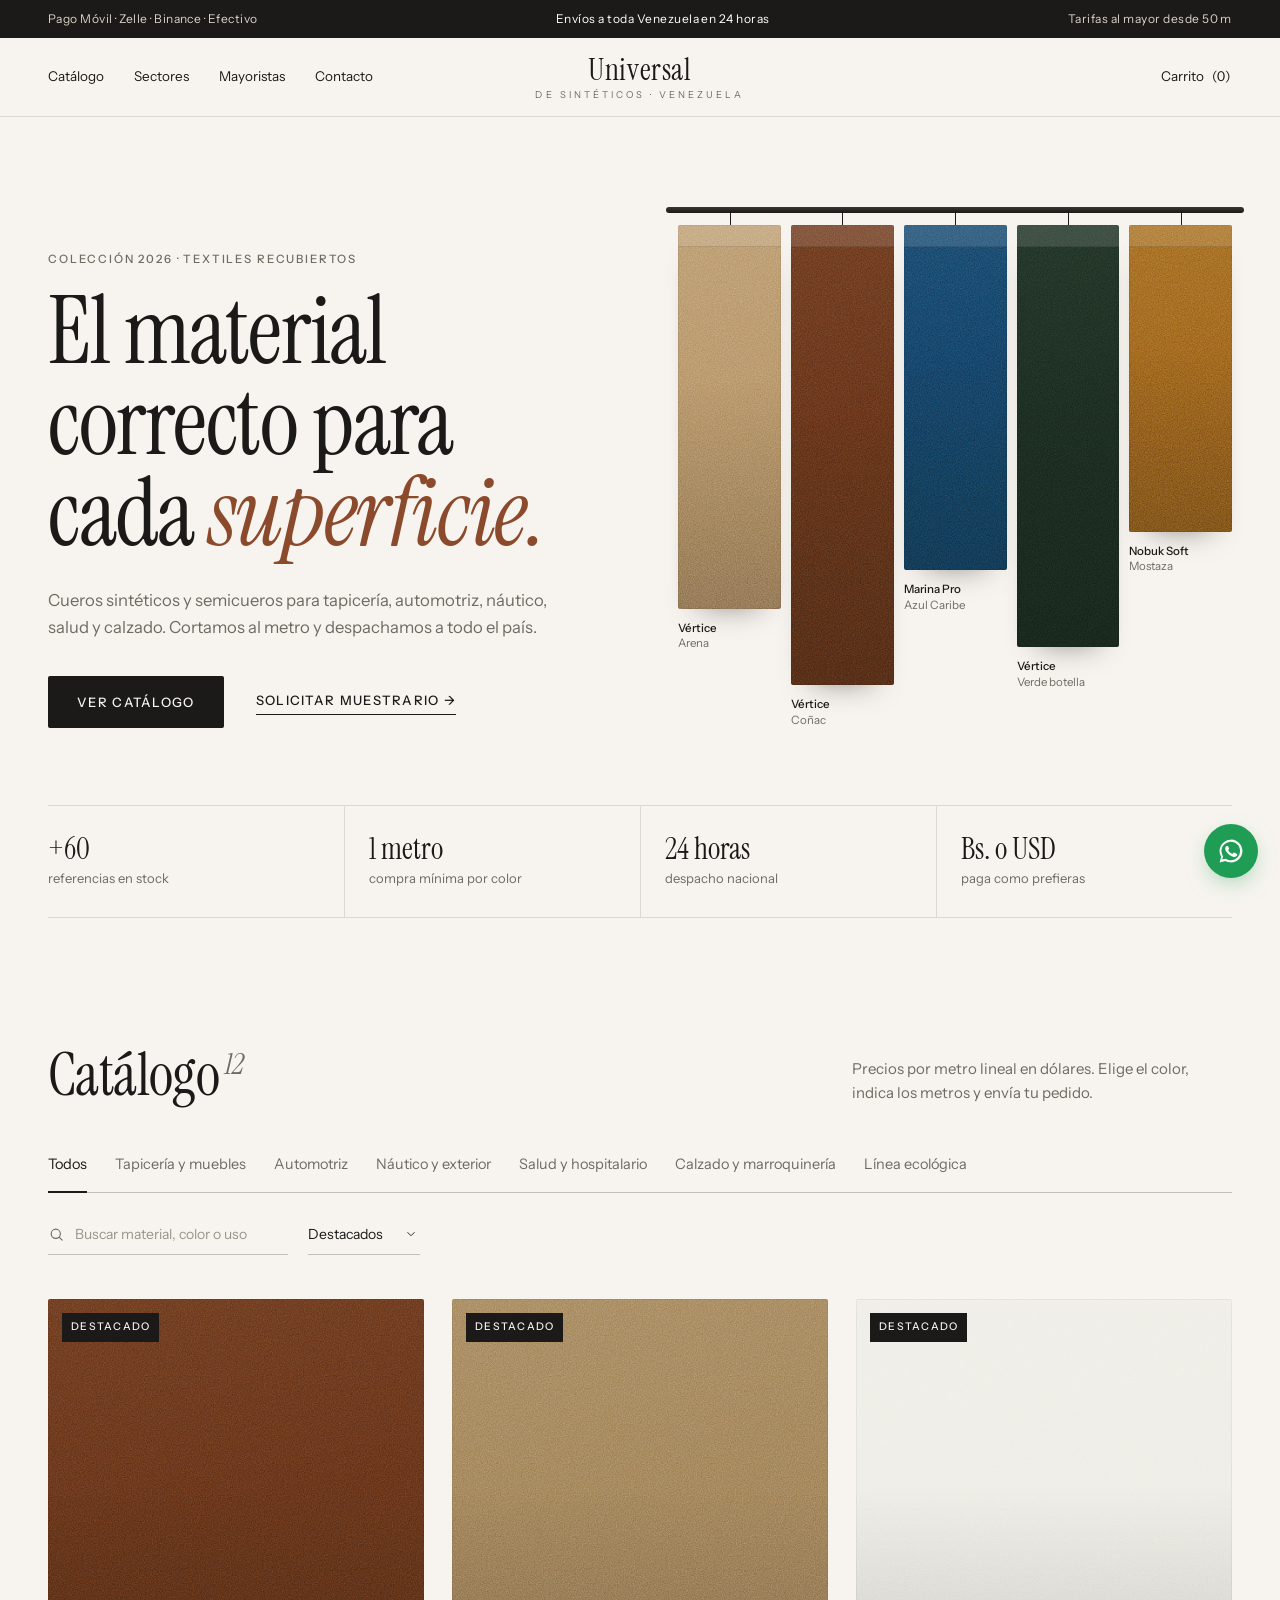
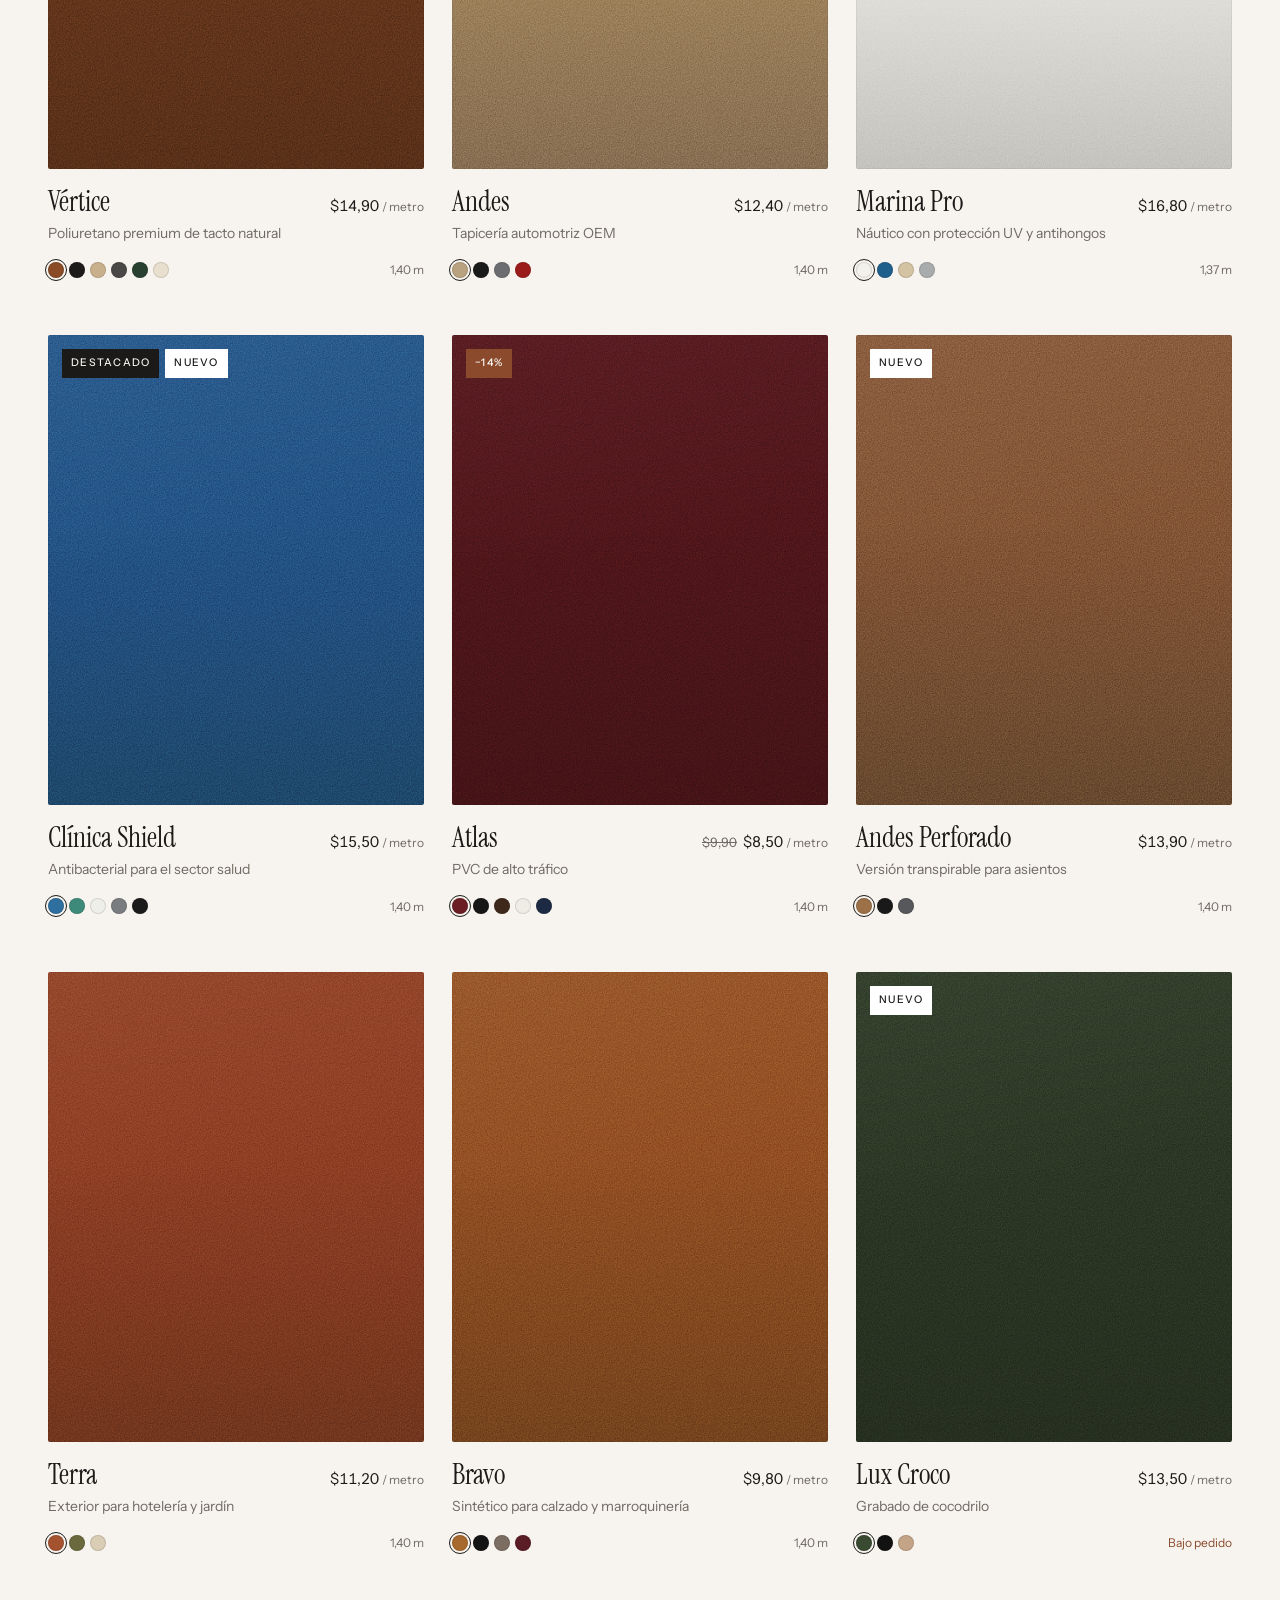
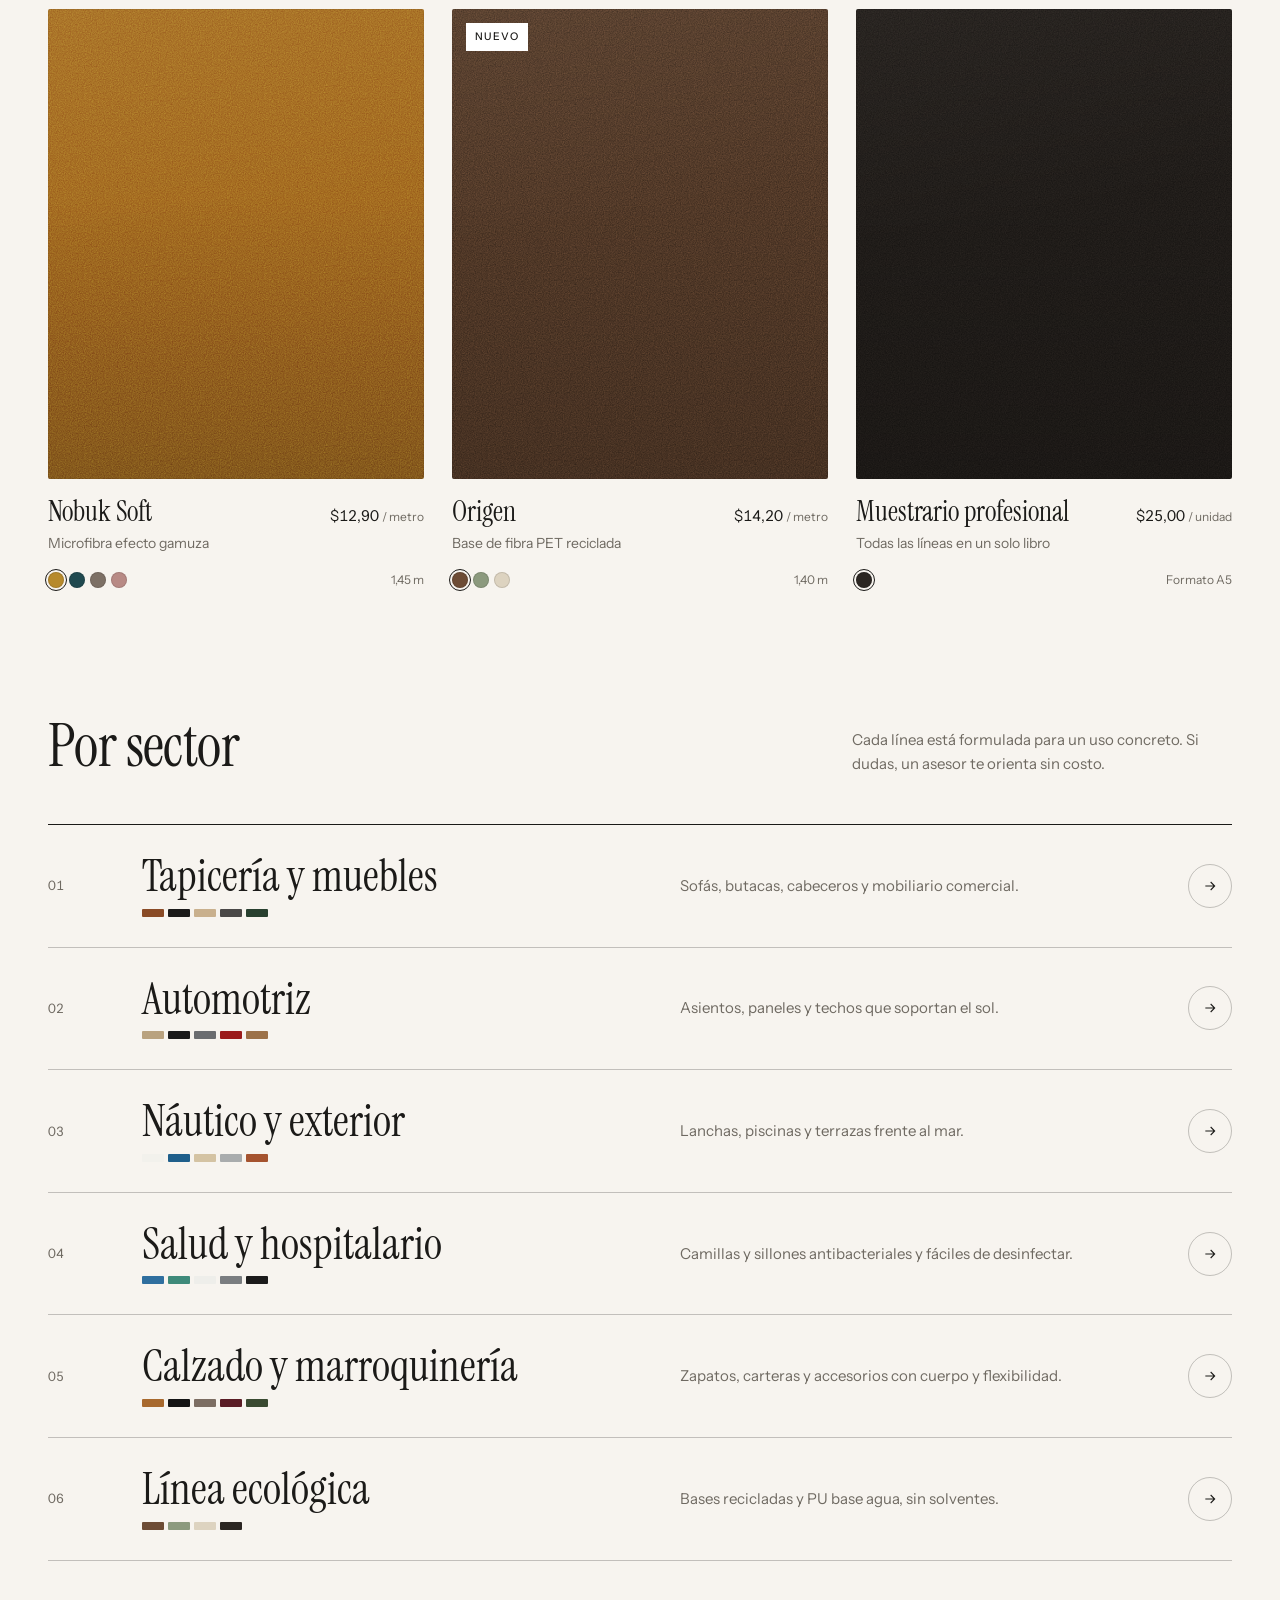
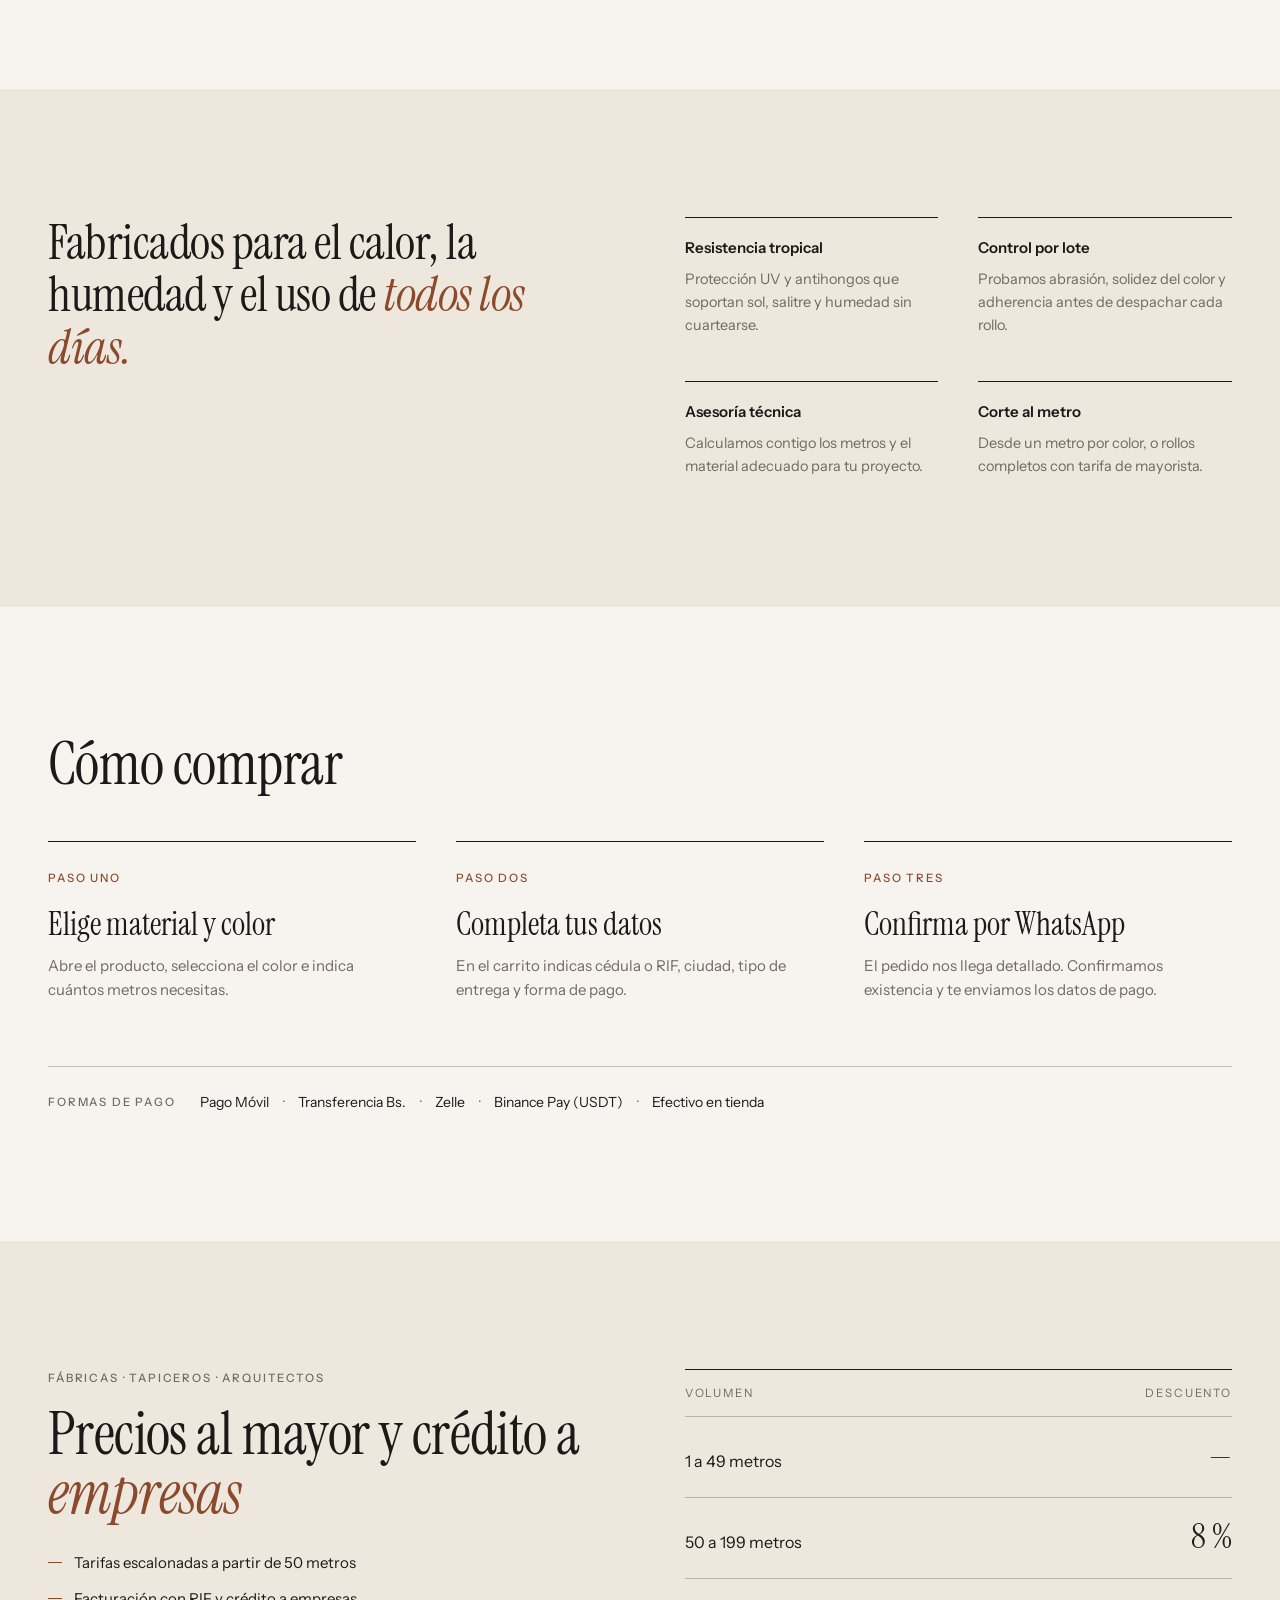
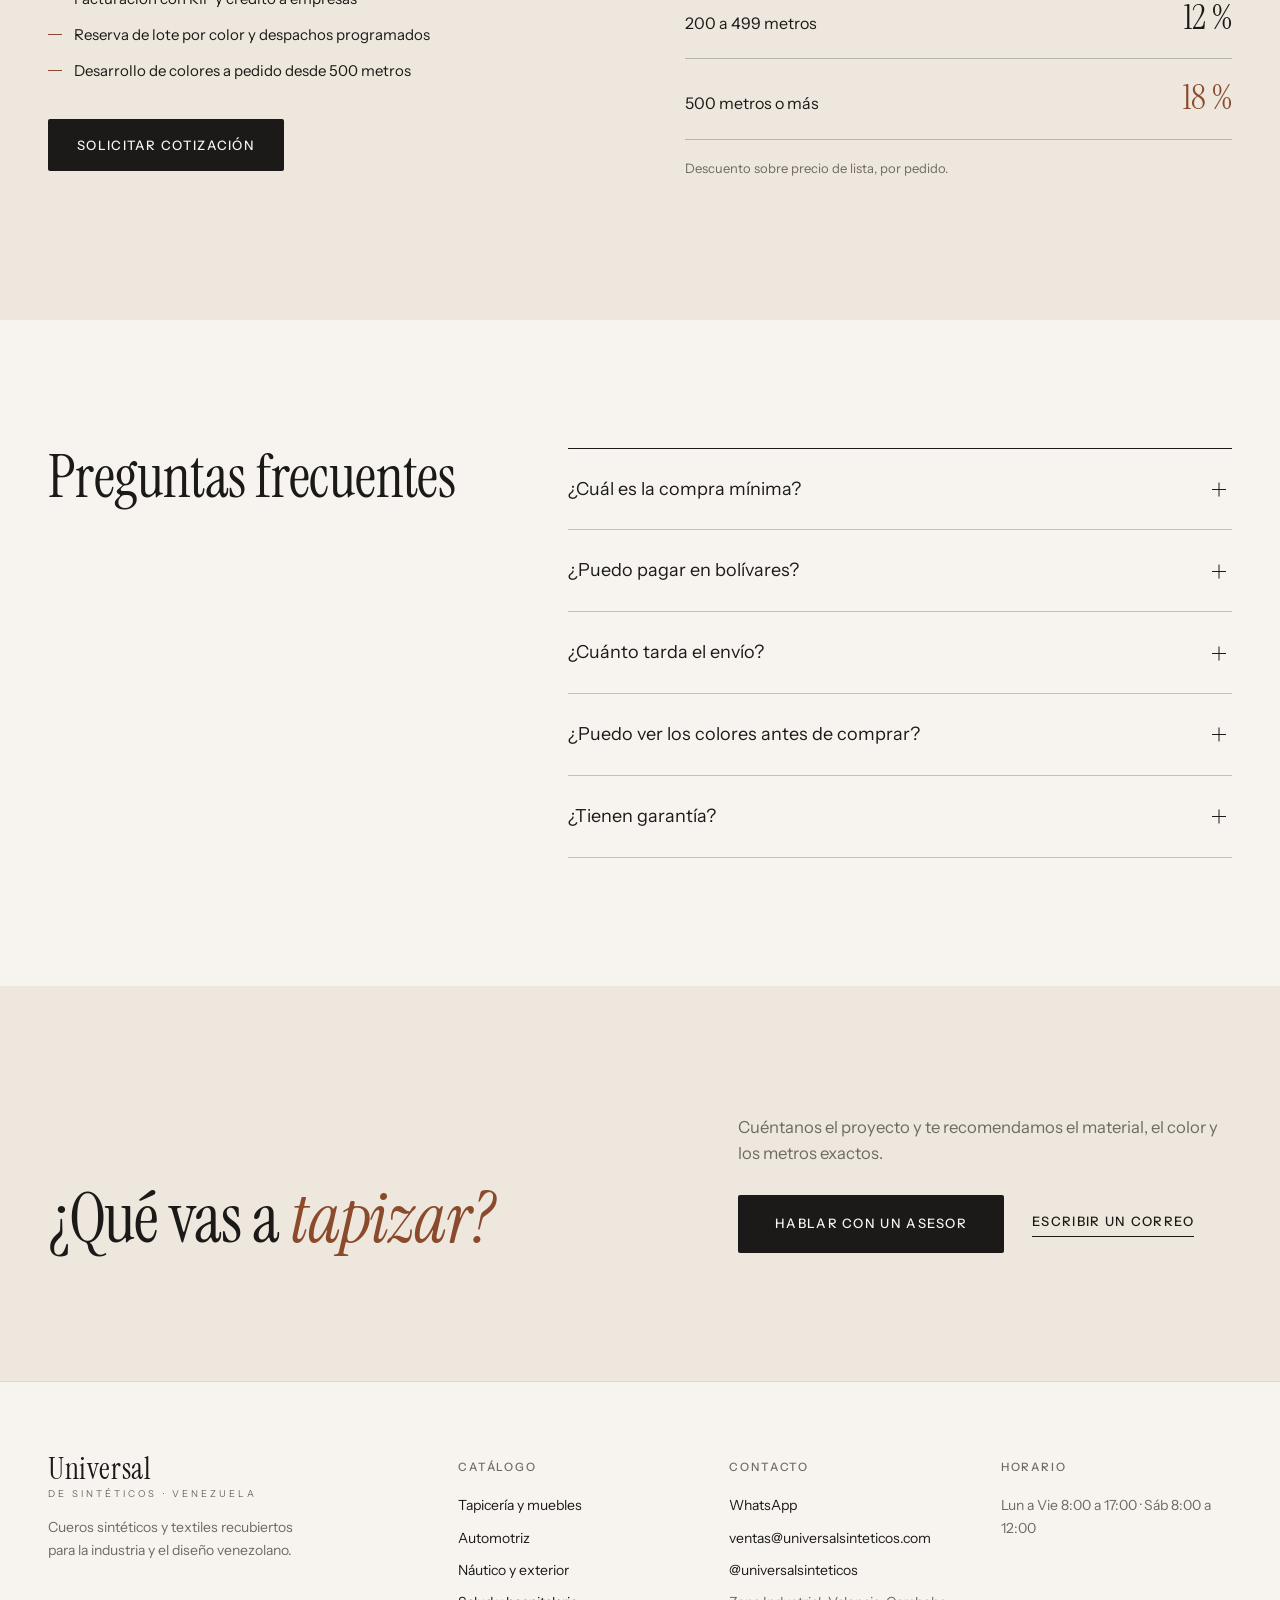
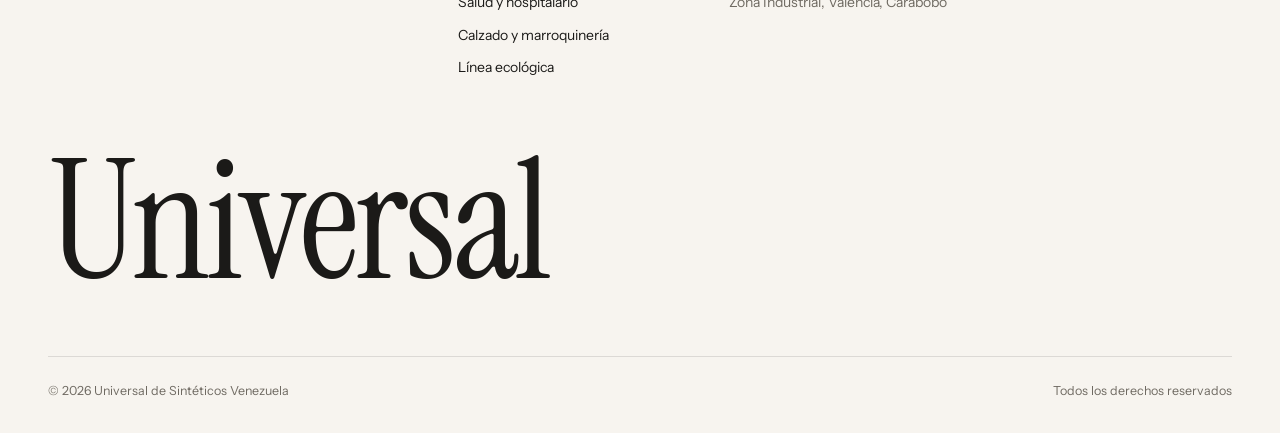
==== commit db2c368b: "Rediseño claro y editorial de la tienda Paleta marfil, tinta y acento coñac; tipografía Instrument S" ====
--- a/index.html
+++ b/index.html
@@ -5,45 +5,44 @@
   <meta name="viewport" content="width=device-width, initial-scale=1">
   <title>Universal de Sintéticos Venezuela · Cueros sintéticos premium</title>
   <meta name="description" content="Cueros sintéticos, semicueros y textiles recubiertos para tapicería, automotriz, náutico, salud y calzado. Venta al detal y al mayor con envío a toda Venezuela.">
-  <meta name="theme-color" content="#0f0e0d">
+  <meta name="theme-color" content="#f7f4ef">
   <meta property="og:title" content="Universal de Sintéticos Venezuela">
   <meta property="og:description" content="Superficies sintéticas premium para tapicería, automotriz, náutico, salud y calzado. Envíos a toda Venezuela.">
   <link rel="icon" href="assets/img/favicon.svg" type="image/svg+xml">
   <link rel="preconnect" href="https://fonts.googleapis.com">
   <link rel="preconnect" href="https://fonts.gstatic.com" crossorigin>
-  <link href="https://fonts.googleapis.com/css2?family=Fraunces:opsz,wght@9..144,300;9..144,400;9..144,500&family=Inter:wght@300;400;500;600&display=swap" rel="stylesheet">
+  <link href="https://fonts.googleapis.com/css2?family=Instrument+Sans:wght@400;500;600&family=Instrument+Serif:ital@0;1&display=swap" rel="stylesheet">
   <link rel="stylesheet" href="assets/css/styles.css">
 </head>
 <body>
 
   <!-- ============ BARRA SUPERIOR ============ -->
   <div class="topbar">
-    <div class="marquee"><div class="marquee__track" id="topbar-track">
-      <span>Envíos a toda Venezuela</span><span>Pago Móvil · Zelle · Binance · Efectivo</span><span>Precios al mayor desde 50 m</span><span>Asesoría técnica sin costo</span>
-      <span>Envíos a toda Venezuela</span><span>Pago Móvil · Zelle · Binance · Efectivo</span><span>Precios al mayor desde 50 m</span><span>Asesoría técnica sin costo</span>
-    </div></div>
+    <div class="container topbar__inner">
+      <span>Pago Móvil · Zelle · Binance · Efectivo</span>
+      <span>Envíos a toda Venezuela en 24 horas</span>
+      <span>Tarifas al mayor desde 50 m</span>
+    </div>
   </div>
 
   <!-- ============ NAVEGACIÓN ============ -->
   <header class="nav" id="nav">
     <div class="container nav__inner">
-      <a href="#inicio" class="brand" aria-label="Universal de Sintéticos — inicio">
-        <svg class="brand__mark" viewBox="0 0 40 40" aria-hidden="true"><rect x="1" y="1" width="38" height="38" rx="10" fill="none" stroke="currentColor" stroke-width="1.5"/><path d="M12 11v10a8 8 0 0 0 16 0V11" fill="none" stroke="currentColor" stroke-width="2.2" stroke-linecap="round"/><path d="M12 30h16" stroke="var(--gold)" stroke-width="2.2" stroke-linecap="round"/></svg>
-        <span class="brand__text"><strong>Universal</strong><small>de Sintéticos · Venezuela</small></span>
-      </a>
       <nav class="nav__links" id="nav-links">
         <a href="#catalogo">Catálogo</a>
         <a href="#sectores">Sectores</a>
-        <a href="#como-comprar">Cómo comprar</a>
         <a href="#mayoristas">Mayoristas</a>
         <a href="#contacto">Contacto</a>
       </nav>
+      <button class="icon-btn menu-btn" id="menu-btn" aria-label="Menú"><svg viewBox="0 0 24 24"><path d="M4 9h16M4 15h16"/></svg></button>
+      <a href="#inicio" class="brand" aria-label="Universal de Sintéticos — inicio">
+        <strong>Universal</strong>
+        <small>de Sintéticos · Venezuela</small>
+      </a>
       <div class="nav__actions">
         <button class="icon-btn cart-btn" id="open-cart" aria-label="Abrir carrito">
-          <svg viewBox="0 0 24 24"><path d="M5 7h14l-1.2 11.1a2 2 0 0 1-2 1.9H8.2a2 2 0 0 1-2-1.9L5 7Z"/><path d="M9 7V6a3 3 0 0 1 6 0v1"/></svg>
-          <span class="cart-count" id="cart-count">0</span>
+          <span class="cart-label">Carrito</span> <span class="cart-count" id="cart-count">0</span>
         </button>
-        <button class="icon-btn menu-btn" id="menu-btn" aria-label="Menú"><svg viewBox="0 0 24 24"><path d="M4 8h16M4 16h16"/></svg></button>
       </div>
     </div>
   </header>
@@ -51,48 +50,37 @@
   <main>
     <!-- ============ HERO ============ -->
     <section class="hero" id="inicio">
-      <div class="hero__glow"></div>
-      <div class="container hero__grid">
-        <div class="hero__copy">
-          <p class="eyebrow reveal">Textiles recubiertos · Hecho para el trópico</p>
-          <h1 class="display reveal">Superficies que <em>elevan</em> cada diseño.</h1>
-          <p class="lead reveal">Cueros sintéticos y semicueros premium para tapicería, automotriz, náutico, salud y calzado. Elige tu color, indica los metros y recibe tu pedido en cualquier rincón de Venezuela.</p>
-          <div class="hero__cta reveal">
-            <a href="#catalogo" class="btn btn--gold">Comprar ahora</a>
-            <button class="btn btn--ghost" data-product="muestrario">Pedir muestrario</button>
-          </div>
-          <dl class="stats reveal">
-            <div><dt>+60</dt><dd>colores y texturas</dd></div>
-            <div><dt>24 h</dt><dd>despacho nacional</dd></div>
-            <div><dt>100k</dt><dd>ciclos de abrasión</dd></div>
-          </dl>
-        </div>
-        <div class="hero__visual" aria-hidden="true">
-          <div class="swatch-stack" id="swatch-stack"></div>
-          <div class="hero__badge">
-            <span>Línea</span><strong>Vértice</strong><small>PU premium · 1,40 m</small>
-          </div>
-        </div>
-      </div>
-    </section>
-
-    <!-- ============ SECTORES (marquee) ============ -->
-    <section class="sector-strip">
-      <div class="marquee"><div class="marquee__track marquee__track--slow">
-        <span>Tapicería</span><i>✦</i><span>Automotriz</span><i>✦</i><span>Náutico</span><i>✦</i><span>Hotelería</span><i>✦</i><span>Clínicas</span><i>✦</i><span>Calzado</span><i>✦</i><span>Marroquinería</span><i>✦</i><span>Arquitectura</span><i>✦</i>
-        <span>Tapicería</span><i>✦</i><span>Automotriz</span><i>✦</i><span>Náutico</span><i>✦</i><span>Hotelería</span><i>✦</i><span>Clínicas</span><i>✦</i><span>Calzado</span><i>✦</i><span>Marroquinería</span><i>✦</i><span>Arquitectura</span><i>✦</i>
-      </div></div>
-    </section>
+      <div class="container">
+        <div class="hero__grid">
+          <div class="hero__copy">
+            <p class="eyebrow reveal">Colección 2026 · Textiles recubiertos</p>
+            <h1 class="display reveal">El material correcto para cada <em>superficie.</em></h1>
+            <p class="lead reveal">Cueros sintéticos y semicueros para tapicería, automotriz, náutico, salud y calzado. Cortamos al metro y despachamos a todo el país.</p>
+            <div class="hero__cta reveal">
+              <a href="#catalogo" class="btn btn--gold">Ver catálogo</a>
+              <button class="link" data-product="muestrario">Solicitar muestrario →</button>
+            </div>
+          </div>
+          <div class="book reveal" id="swatch-book" aria-label="Muestras destacadas"></div>
+        </div>
+      </div>
+    </section>
+
+    <div class="container">
+      <div class="facts">
+        <div><strong>+60</strong><span>referencias en stock</span></div>
+        <div><strong>1 metro</strong><span>compra mínima por color</span></div>
+        <div><strong>24 horas</strong><span>despacho nacional</span></div>
+        <div><strong>Bs. o USD</strong><span>paga como prefieras</span></div>
+      </div>
+    </div>
 
     <!-- ============ CATÁLOGO ============ -->
     <section class="section" id="catalogo">
       <div class="container">
         <div class="section__head">
-          <div>
-            <p class="eyebrow">Catálogo 2026</p>
-            <h2 class="title">Elige tu material</h2>
-          </div>
-          <p class="muted">Precios por metro lineal en USD. Pide desde 1 metro o consulta tarifas al mayor.</p>
+          <h2 class="title">Catálogo<span class="count" id="ref-count"></span></h2>
+          <p class="muted">Precios por metro lineal en dólares. Elige el color, indica los metros y envía tu pedido.</p>
         </div>
 
         <div class="toolbar">
@@ -100,13 +88,13 @@
           <div class="toolbar__right">
             <label class="search">
               <svg viewBox="0 0 24 24"><circle cx="11" cy="11" r="6.5"/><path d="m20 20-4-4"/></svg>
-              <input type="search" id="search" placeholder="Buscar material, color o uso…" autocomplete="off">
+              <input type="search" id="search" placeholder="Buscar material, color o uso" autocomplete="off">
             </label>
             <select id="sort" class="select" aria-label="Ordenar">
               <option value="destacados">Destacados</option>
-              <option value="precio-asc">Precio: menor a mayor</option>
-              <option value="precio-desc">Precio: mayor a menor</option>
-              <option value="nombre">Nombre A–Z</option>
+              <option value="precio-asc">Menor precio</option>
+              <option value="precio-desc">Mayor precio</option>
+              <option value="nombre">A – Z</option>
             </select>
           </div>
         </div>
@@ -117,94 +105,75 @@
     </section>
 
     <!-- ============ SECTORES ============ -->
-    <section class="section section--alt" id="sectores">
+    <section class="section section--tight" id="sectores">
       <div class="container">
         <div class="section__head">
-          <div>
-            <p class="eyebrow">Soluciones por sector</p>
-            <h2 class="title">Un material para cada exigencia</h2>
-          </div>
-        </div>
-        <div class="sectors" id="sectors"></div>
-      </div>
-    </section>
-
-    <!-- ============ VALOR ============ -->
-    <section class="section">
-      <div class="container features">
-        <article class="feature">
-          <span class="feature__n">01</span>
-          <h3>Resistencia tropical</h3>
-          <p>Fórmulas con protección UV y antihongos que soportan el calor, la humedad y el salitre.</p>
-        </article>
-        <article class="feature">
-          <span class="feature__n">02</span>
-          <h3>Calidad certificada</h3>
-          <p>Cada lote se prueba en abrasión, solidez del color y adherencia antes de salir del almacén.</p>
-        </article>
-        <article class="feature">
-          <span class="feature__n">03</span>
-          <h3>Asesoría técnica</h3>
-          <p>Te ayudamos a calcular metros y elegir el material correcto para tu proyecto, sin costo.</p>
-        </article>
-        <article class="feature">
-          <span class="feature__n">04</span>
-          <h3>Despacho en 24 h</h3>
-          <p>Cortamos y despachamos tu pedido por MRW, Zoom o Tealca al siguiente día hábil.</p>
-        </article>
+          <h2 class="title">Por sector</h2>
+          <p class="muted">Cada línea está formulada para un uso concreto. Si dudas, un asesor te orienta sin costo.</p>
+        </div>
+        <div class="index" id="sectors"></div>
+      </div>
+    </section>
+
+    <!-- ============ MANIFIESTO ============ -->
+    <section class="section section--alt">
+      <div class="container manifest">
+        <p class="manifest__quote">Fabricados para el calor, la humedad y el uso de <em>todos los días.</em></p>
+        <div class="features">
+          <article class="feature"><h3>Resistencia tropical</h3><p>Protección UV y antihongos que soportan sol, salitre y humedad sin cuartearse.</p></article>
+          <article class="feature"><h3>Control por lote</h3><p>Probamos abrasión, solidez del color y adherencia antes de despachar cada rollo.</p></article>
+          <article class="feature"><h3>Asesoría técnica</h3><p>Calculamos contigo los metros y el material adecuado para tu proyecto.</p></article>
+          <article class="feature"><h3>Corte al metro</h3><p>Desde un metro por color, o rollos completos con tarifa de mayorista.</p></article>
+        </div>
       </div>
     </section>
 
     <!-- ============ CÓMO COMPRAR ============ -->
-    <section class="section section--alt" id="como-comprar">
+    <section class="section" id="como-comprar">
       <div class="container">
         <div class="section__head">
-          <div>
-            <p class="eyebrow">Comprar es simple</p>
-            <h2 class="title">Tres pasos y listo</h2>
-          </div>
+          <h2 class="title">Cómo comprar</h2>
         </div>
         <ol class="steps">
-          <li><span>1</span><h3>Elige material y color</h3><p>Abre cualquier producto, selecciona el color e indica los metros que necesitas.</p></li>
-          <li><span>2</span><h3>Completa tu pedido</h3><p>Desde el carrito indica tus datos, el método de entrega y cómo vas a pagar.</p></li>
-          <li><span>3</span><h3>Confirma por WhatsApp</h3><p>Tu pedido llega detallado a nuestro equipo. Te confirmamos stock y datos de pago al instante.</p></li>
+          <li><span>Paso uno</span><h3>Elige material y color</h3><p>Abre el producto, selecciona el color e indica cuántos metros necesitas.</p></li>
+          <li><span>Paso dos</span><h3>Completa tus datos</h3><p>En el carrito indicas cédula o RIF, ciudad, tipo de entrega y forma de pago.</p></li>
+          <li><span>Paso tres</span><h3>Confirma por WhatsApp</h3><p>El pedido nos llega detallado. Confirmamos existencia y te enviamos los datos de pago.</p></li>
         </ol>
         <div class="payments" id="payments"></div>
       </div>
     </section>
 
     <!-- ============ MAYORISTAS ============ -->
-    <section class="section" id="mayoristas">
-      <div class="container">
-        <div class="wholesale">
-          <div class="wholesale__copy">
-            <p class="eyebrow">Fábricas · Tapiceros · Arquitectos</p>
-            <h2 class="title">Precios al mayor y crédito para empresas</h2>
-            <p class="muted">A partir de 50 metros accedes a tarifas escalonadas, reservas de lote por color y despachos programados. Atendemos a fábricas de muebles, concesionarios, astilleros, clínicas y cadenas hoteleras.</p>
-            <ul class="ticks">
-              <li>Descuentos de hasta 18 % por volumen</li>
-              <li>Facturación con RIF y crédito a empresas</li>
-              <li>Desarrollo de colores a pedido desde 500 m</li>
-            </ul>
-            <a class="btn btn--gold" id="wholesale-cta" target="_blank" rel="noopener">Solicitar cotización</a>
-          </div>
+    <section class="section section--alt" id="mayoristas">
+      <div class="container wholesale">
+        <div>
+          <p class="eyebrow">Fábricas · Tapiceros · Arquitectos</p>
+          <h2 class="title">Precios al mayor y crédito a <em>empresas</em></h2>
+          <ul class="ticks">
+            <li>Tarifas escalonadas a partir de 50 metros</li>
+            <li>Facturación con RIF y crédito a empresas</li>
+            <li>Reserva de lote por color y despachos programados</li>
+            <li>Desarrollo de colores a pedido desde 500 metros</li>
+          </ul>
+          <a class="btn btn--gold" id="wholesale-cta" target="_blank" rel="noopener">Solicitar cotización</a>
+        </div>
+        <div>
           <div class="tiers">
-            <div class="tier"><span>1 – 49 m</span><strong>Precio de lista</strong></div>
-            <div class="tier"><span>50 – 199 m</span><strong>−8 %</strong></div>
-            <div class="tier"><span>200 – 499 m</span><strong>−12 %</strong></div>
-            <div class="tier tier--hi"><span>500 m o más</span><strong>−18 %</strong></div>
-          </div>
+            <div class="tiers__head"><span>Volumen</span><span>Descuento</span></div>
+            <div class="tier"><span>1 a 49 metros</span><strong>—</strong></div>
+            <div class="tier"><span>50 a 199 metros</span><strong>8 %</strong></div>
+            <div class="tier"><span>200 a 499 metros</span><strong>12 %</strong></div>
+            <div class="tier tier--hi"><span>500 metros o más</span><strong>18 %</strong></div>
+          </div>
+          <p class="tiers__note">Descuento sobre precio de lista, por pedido.</p>
         </div>
       </div>
     </section>
 
     <!-- ============ FAQ ============ -->
-    <section class="section section--alt" id="faq">
+    <section class="section" id="faq">
       <div class="container faq-wrap">
-        <div>
-          <p class="eyebrow">Preguntas frecuentes</p>
-          <h2 class="title">Todo lo que necesitas saber</h2>
-        </div>
+        <h2 class="title">Preguntas frecuentes</h2>
         <div class="faq">
           <details><summary>¿Cuál es la compra mínima?</summary><p>Vendemos desde 1 metro lineal por color. El rollo estándar mide 1,40 m de ancho; para un sofá de tres puestos suelen bastar entre 8 y 10 metros.</p></details>
           <details><summary>¿Puedo pagar en bolívares?</summary><p>Sí. Aceptamos Pago Móvil y transferencia en bolívares a la tasa oficial del día, además de Zelle, Binance Pay y efectivo.</p></details>
@@ -218,25 +187,33 @@
     <!-- ============ CTA FINAL ============ -->
     <section class="section cta-final" id="contacto">
       <div class="container cta-final__inner">
-        <h2 class="display display--sm">¿Tienes un proyecto en mente?</h2>
-        <p class="lead">Cuéntanos qué vas a tapizar y te recomendamos el material ideal en minutos.</p>
-        <a class="btn btn--gold btn--lg" id="contact-cta" target="_blank" rel="noopener">Hablar con un asesor</a>
+        <h2 class="display display--sm">¿Qué vas a <em>tapizar?</em></h2>
+        <div>
+          <p class="lead">Cuéntanos el proyecto y te recomendamos el material, el color y los metros exactos.</p>
+          <div class="cta-final__actions">
+            <a class="btn btn--gold btn--lg" id="contact-cta" target="_blank" rel="noopener">Hablar con un asesor</a>
+            <a class="link" id="contact-mail">Escribir un correo</a>
+          </div>
+        </div>
       </div>
     </section>
   </main>
 
   <!-- ============ FOOTER ============ -->
   <footer class="footer">
-    <div class="container footer__grid">
-      <div>
-        <a href="#inicio" class="brand"><svg class="brand__mark" viewBox="0 0 40 40" aria-hidden="true"><rect x="1" y="1" width="38" height="38" rx="10" fill="none" stroke="currentColor" stroke-width="1.5"/><path d="M12 11v10a8 8 0 0 0 16 0V11" fill="none" stroke="currentColor" stroke-width="2.2" stroke-linecap="round"/><path d="M12 30h16" stroke="var(--gold)" stroke-width="2.2" stroke-linecap="round"/></svg><span class="brand__text"><strong>Universal</strong><small>de Sintéticos · Venezuela</small></span></a>
-        <p class="muted footer__about">Superficies sintéticas premium para la industria y el diseño venezolano.</p>
-      </div>
-      <div><h4>Catálogo</h4><ul id="footer-cats"></ul></div>
-      <div><h4>Contacto</h4><ul id="footer-contact"></ul></div>
-      <div><h4>Horario</h4><p class="muted" id="footer-hours"></p></div>
-    </div>
-    <div class="container footer__bottom"><span id="year"></span> Universal de Sintéticos Venezuela. Todos los derechos reservados.</div>
+    <div class="container">
+      <div class="footer__grid">
+        <div>
+          <a href="#inicio" class="brand"><strong>Universal</strong><small>de Sintéticos · Venezuela</small></a>
+          <p class="muted footer__about">Cueros sintéticos y textiles recubiertos para la industria y el diseño venezolano.</p>
+        </div>
+        <div><h4>Catálogo</h4><ul id="footer-cats"></ul></div>
+        <div><h4>Contacto</h4><ul id="footer-contact"></ul></div>
+        <div><h4>Horario</h4><p class="muted" id="footer-hours" style="margin:0"></p></div>
+      </div>
+      <p class="footer__big" aria-hidden="true">Universal</p>
+      <div class="footer__bottom"><span><span id="year"></span> Universal de Sintéticos Venezuela</span><span>Todos los derechos reservados</span></div>
+    </div>
   </footer>
 
   <!-- ============ WHATSAPP FLOTANTE ============ -->
@@ -258,15 +235,15 @@
           <div class="pm__price" id="pm-price"></div>
           <p id="pm-desc"></p>
           <div class="pm__block">
-            <span class="label">Color: <strong id="pm-color-label"></strong></span>
+            <span class="label">Color — <strong id="pm-color-label"></strong></span>
             <div class="colors" id="pm-colors"></div>
           </div>
           <div class="pm__block pm__buy">
             <div class="qty">
               <button type="button" id="pm-minus" aria-label="Menos">−</button>
               <input type="number" id="pm-qty" min="1" step="0.5" value="1" inputmode="decimal" aria-label="Cantidad">
+              <span class="qty__unit" id="pm-unit">m</span>
               <button type="button" id="pm-plus" aria-label="Más">+</button>
-              <span class="qty__unit" id="pm-unit">m</span>
             </div>
             <button class="btn btn--gold btn--block" id="pm-add">Agregar al carrito</button>
           </div>
@@ -291,24 +268,24 @@
         <div id="cart-step-items">
           <ul class="cart-list" id="cart-list"></ul>
           <div class="cart-empty" id="cart-empty">
-            <div class="swatch swatch--sm" style="--c:#2b2622"></div>
-            <p>Tu carrito está vacío.</p>
+            <p>Tu carrito está vacío</p>
+            <span>Explora el catálogo y elige tus materiales.</span>
             <button class="btn btn--ghost" data-close-cart>Ver catálogo</button>
           </div>
         </div>
 
         <form id="checkout" class="checkout" hidden novalidate>
           <button type="button" class="link-back" id="back-to-cart">← Volver al carrito</button>
-          <div class="field"><label for="c-nombre">Nombre y apellido / Razón social</label><input id="c-nombre" name="nombre" required autocomplete="name"></div>
+          <div class="field"><label for="c-nombre">Nombre o razón social</label><input id="c-nombre" name="nombre" required autocomplete="name"></div>
           <div class="field-row">
             <div class="field"><label for="c-doc">Cédula o RIF</label><input id="c-doc" name="doc" required placeholder="V-12345678"></div>
             <div class="field"><label for="c-tel">Teléfono</label><input id="c-tel" name="tel" required type="tel" autocomplete="tel" placeholder="0414-0000000"></div>
           </div>
           <div class="field"><label for="c-ciudad">Ciudad y estado</label><input id="c-ciudad" name="ciudad" required placeholder="Valencia, Carabobo"></div>
-          <div class="field"><label for="c-entrega">Método de entrega</label><select id="c-entrega" name="entrega" class="select"></select></div>
+          <div class="field"><label for="c-entrega">Entrega</label><select id="c-entrega" name="entrega" class="select"></select></div>
           <div class="field" id="c-dir-wrap"><label for="c-dir">Dirección u oficina de envío</label><input id="c-dir" name="dir" placeholder="Oficina MRW o dirección exacta"></div>
-          <fieldset class="field"><legend>Método de pago</legend><div class="pay-options" id="c-pagos"></div></fieldset>
-          <div class="field"><label for="c-notas">Notas (opcional)</label><textarea id="c-notas" name="notas" rows="2" placeholder="Ej. necesito factura, corte en piezas de 2 m…"></textarea></div>
+          <fieldset class="field"><legend>Forma de pago</legend><div class="pay-options" id="c-pagos"></div></fieldset>
+          <div class="field"><label for="c-notas">Notas (opcional)</label><textarea id="c-notas" name="notas" rows="2" placeholder="Ej. necesito factura, corte en piezas de 2 m"></textarea></div>
           <p class="form-error" id="form-error" hidden>Completa los campos marcados para continuar.</p>
         </form>
       </div>
@@ -319,12 +296,12 @@
           <div class="muted" id="cart-ship-note"></div>
           <div class="muted" id="cart-bs"></div>
         </div>
-        <button class="btn btn--gold btn--block" id="to-checkout">Continuar con el pedido</button>
+        <button class="btn btn--gold btn--block" id="to-checkout">Continuar</button>
         <button class="btn btn--wa btn--block" id="send-order" hidden>
           <svg viewBox="0 0 32 32"><path fill="currentColor" d="M16 3a13 13 0 0 0-11.2 19.6L3 29l6.6-1.7A13 13 0 1 0 16 3Z"/></svg>
           Enviar pedido por WhatsApp
         </button>
-        <p class="tiny muted">Te confirmaremos disponibilidad y datos de pago antes de cobrar.</p>
+        <p class="tiny muted">Confirmamos existencia y datos de pago antes de cobrar.</p>
       </div>
     </div>
   </aside>
--- a/assets/css/styles.css
+++ b/assets/css/styles.css
@@ -1,25 +1,27 @@
 /* =========================================================================
    Universal de Sintéticos Venezuela — hoja de estilos
+   Estética editorial clara: papel marfil, tinta y un acento coñac.
    ========================================================================= */
 :root {
-  --bg: #0f0e0d;
-  --bg-2: #161513;
-  --bg-3: #1e1c1a;
-  --line: rgba(240, 232, 218, .10);
-  --line-2: rgba(240, 232, 218, .18);
-  --text: #f2ece2;
-  --muted: #a39b8f;
-  --gold: #c9a46a;
-  --gold-2: #e3c48f;
-  --wa: #25d366;
-  --danger: #e07a5f;
-  --radius: 18px;
-  --radius-sm: 10px;
+  --bg: #f7f4ef;          /* papel */
+  --bg-2: #ffffff;        /* superficies */
+  --bg-3: #ede7dd;        /* piedra */
+  --ink: #1b1a18;
+  --text: #1b1a18;
+  --muted: #6f6a62;
+  --line: rgba(27, 26, 24, .12);
+  --line-2: rgba(27, 26, 24, .24);
+  --gold: #8a4a2b;        /* acento coñac (nombre conservado por compatibilidad) */
+  --gold-2: #6e3a21;
+  --wa: #1f9d55;
+  --danger: #b4442a;
+  --radius: 4px;
+  --radius-sm: 2px;
   --ease: cubic-bezier(.2, .7, .2, 1);
-  --serif: "Fraunces", Georgia, serif;
-  --sans: "Inter", system-ui, -apple-system, Segoe UI, Roboto, sans-serif;
-  --grain: url("data:image/svg+xml,%3Csvg xmlns='http://www.w3.org/2000/svg' width='160' height='160'%3E%3Cfilter id='n'%3E%3CfeTurbulence type='fractalNoise' baseFrequency='.9' numOctaves='3' stitchTiles='stitch'/%3E%3CfeColorMatrix values='0 0 0 0 0 0 0 0 0 0 0 0 0 0 0 0 0 0 .55 0'/%3E%3C/filter%3E%3Crect width='100%25' height='100%25' filter='url(%23n)'/%3E%3C/svg%3E");
-  color-scheme: dark;
+  --serif: "Instrument Serif", "Times New Roman", serif;
+  --sans: "Instrument Sans", system-ui, -apple-system, "Segoe UI", Roboto, sans-serif;
+  --grain: url("data:image/svg+xml,%3Csvg xmlns='http://www.w3.org/2000/svg' width='180' height='180'%3E%3Cfilter id='n'%3E%3CfeTurbulence type='fractalNoise' baseFrequency='.85' numOctaves='3' stitchTiles='stitch'/%3E%3CfeColorMatrix values='0 0 0 0 0 0 0 0 0 0 0 0 0 0 0 0 0 0 .5 0'/%3E%3C/filter%3E%3Crect width='100%25' height='100%25' filter='url(%23n)'/%3E%3C/svg%3E");
+  color-scheme: light;
 }
 
 *, *::before, *::after { box-sizing: border-box; }
@@ -34,380 +36,384 @@
 img, svg { display: block; max-width: 100%; }
 a { color: inherit; text-decoration: none; }
 button, input, select, textarea { font: inherit; color: inherit; }
-button { cursor: pointer; background: none; border: 0; }
-:focus-visible { outline: 2px solid var(--gold); outline-offset: 3px; border-radius: 6px; }
-
-.container { width: min(1240px, 100% - 32px); margin-inline: auto; }
+button { cursor: pointer; background: none; border: 0; padding: 0; }
+:focus-visible { outline: 2px solid var(--gold); outline-offset: 3px; }
+::selection { background: var(--gold); color: #fff; }
+
+.container { width: min(1280px, 100% - 32px); margin-inline: auto; }
+@media (min-width: 900px) { .container { width: min(1280px, 100% - 96px); } }
 .muted { color: var(--muted); }
-.tiny { font-size: 12px; margin: 10px 0 0; text-align: center; }
+.tiny { font-size: 12px; margin: 12px 0 0; text-align: center; }
 
 /* ---------- Tipografía ---------- */
 .eyebrow {
-  font-size: 12px; letter-spacing: .18em; text-transform: uppercase;
-  color: var(--gold); margin: 0 0 14px; font-weight: 500;
+  font-size: 11.5px; letter-spacing: .16em; text-transform: uppercase;
+  color: var(--muted); margin: 0 0 18px; font-weight: 500;
 }
 .display {
-  font-family: var(--serif); font-weight: 300; letter-spacing: -.02em;
-  font-size: clamp(44px, 7vw, 92px); line-height: 1.02; margin: 0 0 24px;
-}
-.display em { font-style: italic; color: var(--gold-2); }
-.display--sm { font-size: clamp(34px, 5vw, 60px); }
+  font-family: var(--serif); font-weight: 400; letter-spacing: -.015em;
+  font-size: clamp(48px, 7.4vw, 112px); line-height: .96; margin: 0 0 28px;
+}
+.display em { font-style: italic; color: var(--gold); }
+.display--sm { font-size: clamp(40px, 5.4vw, 76px); }
 .title {
   font-family: var(--serif); font-weight: 400; letter-spacing: -.01em;
-  font-size: clamp(30px, 4vw, 48px); line-height: 1.1; margin: 0;
-}
-.lead { font-size: clamp(16px, 1.5vw, 19px); color: var(--muted); max-width: 54ch; margin: 0 0 32px; }
+  font-size: clamp(38px, 4.6vw, 64px); line-height: 1; margin: 0;
+}
+.title em { font-style: italic; color: var(--gold); }
+.lead { font-size: clamp(16px, 1.3vw, 18px); color: var(--muted); max-width: 46ch; margin: 0 0 36px; }
 
 /* ---------- Botones ---------- */
 .btn {
   display: inline-flex; align-items: center; justify-content: center; gap: 10px;
-  height: 50px; padding: 0 26px; border-radius: 999px; font-weight: 500; font-size: 15px;
-  transition: transform .25s var(--ease), background .25s, color .25s, border-color .25s, box-shadow .25s;
-  white-space: nowrap;
-}
-.btn:active { transform: scale(.98); }
-.btn--gold { background: linear-gradient(135deg, var(--gold-2), var(--gold)); color: #1a1408; box-shadow: 0 10px 30px -12px rgba(201,164,106,.6); }
-.btn--gold:hover { box-shadow: 0 16px 40px -12px rgba(201,164,106,.8); transform: translateY(-1px); }
-.btn--ghost { border: 1px solid var(--line-2); color: var(--text); }
-.btn--ghost:hover { border-color: var(--gold); color: var(--gold-2); }
-.btn--wa { background: var(--wa); color: #06210f; }
-.btn--wa svg { width: 20px; }
+  height: 52px; padding: 0 28px; border-radius: var(--radius-sm);
+  font-weight: 500; font-size: 13px; letter-spacing: .1em; text-transform: uppercase;
+  transition: background .25s, color .25s, border-color .25s;
+  white-space: nowrap; border: 1px solid transparent;
+}
+.btn--gold { background: var(--ink); color: var(--bg); }
+.btn--gold:hover { background: var(--gold); }
+.btn--ghost { border-color: var(--ink); color: var(--ink); }
+.btn--ghost:hover { background: var(--ink); color: var(--bg); }
+.btn--wa { background: var(--wa); color: #fff; }
+.btn--wa:hover { background: #18854a; }
+.btn--wa svg { width: 18px; }
 .btn--block { width: 100%; }
-.btn--lg { height: 58px; padding: 0 36px; font-size: 16px; }
+.btn--lg { height: 58px; padding: 0 36px; }
 .btn[disabled] { opacity: .5; pointer-events: none; }
+.link {
+  display: inline-flex; align-items: center; gap: 8px; font-size: 13px; letter-spacing: .1em; text-transform: uppercase; font-weight: 500;
+  padding-bottom: 4px; border-bottom: 1px solid var(--ink); transition: color .2s, border-color .2s;
+}
+.link:hover { color: var(--gold); border-color: var(--gold); }
 
 .icon-btn {
-  width: 44px; height: 44px; border-radius: 50%; display: grid; place-items: center;
-  border: 1px solid var(--line); transition: border-color .2s, background .2s; position: relative;
-}
-.icon-btn:hover { border-color: var(--line-2); background: rgba(255,255,255,.03); }
-.icon-btn svg { width: 20px; height: 20px; fill: none; stroke: currentColor; stroke-width: 1.6; stroke-linecap: round; stroke-linejoin: round; }
+  width: 44px; height: 44px; display: grid; place-items: center; position: relative; border-radius: 50%;
+  transition: background .2s;
+}
+.icon-btn:hover { background: var(--bg-3); }
+.icon-btn svg { width: 20px; height: 20px; fill: none; stroke: currentColor; stroke-width: 1.4; stroke-linecap: round; stroke-linejoin: round; }
 
 /* ---------- Topbar ---------- */
-.topbar { background: var(--gold); color: #1a1408; font-size: 12.5px; font-weight: 500; letter-spacing: .04em; height: 36px; display: flex; align-items: center; }
-.marquee { overflow: hidden; width: 100%; mask-image: linear-gradient(90deg, transparent, #000 8%, #000 92%, transparent); }
-.marquee__track { display: flex; gap: 56px; width: max-content; animation: marquee 32s linear infinite; }
-.marquee__track--slow { animation-duration: 48s; }
-.marquee__track span { white-space: nowrap; }
-@keyframes marquee { to { transform: translateX(-50%); } }
+.topbar { background: var(--ink); color: #d9d2c6; font-size: 12px; letter-spacing: .04em; }
+.topbar__inner { height: 38px; display: flex; align-items: center; justify-content: space-between; gap: 24px; }
+.topbar__inner span:nth-child(2) { color: #fff; }
+@media (max-width: 760px) { .topbar__inner { justify-content: center; } .topbar__inner span:not(:nth-child(2)) { display: none; } }
 
 /* ---------- Nav ---------- */
-.nav { position: sticky; top: 0; z-index: 40; transition: background .3s, border-color .3s, backdrop-filter .3s; border-bottom: 1px solid transparent; }
-.nav.scrolled { background: rgba(15,14,13,.78); backdrop-filter: blur(18px) saturate(140%); -webkit-backdrop-filter: blur(18px) saturate(140%); border-color: var(--line); }
-.nav__inner { height: 76px; display: flex; align-items: center; justify-content: space-between; gap: 24px; }
-.brand { display: flex; align-items: center; gap: 12px; }
-.brand__mark { width: 38px; height: 38px; color: var(--text); flex: none; }
-.brand__text { display: flex; flex-direction: column; line-height: 1.1; }
-.brand__text strong { font-family: var(--serif); font-weight: 500; font-size: 20px; letter-spacing: .01em; }
-.brand__text small { font-size: 10.5px; letter-spacing: .14em; text-transform: uppercase; color: var(--muted); }
-.nav__links { display: flex; gap: 34px; font-size: 14.5px; }
-.nav__links a { color: var(--muted); transition: color .2s; position: relative; }
-.nav__links a:hover { color: var(--text); }
-.nav__actions { display: flex; gap: 10px; }
-.cart-count {
-  position: absolute; top: -4px; right: -4px; min-width: 20px; height: 20px; padding: 0 5px;
-  border-radius: 10px; background: var(--gold); color: #1a1408; font-size: 11px; font-weight: 600;
-  display: grid; place-items: center; transform: scale(0); transition: transform .3s var(--ease);
-}
-.cart-count.show { transform: scale(1); }
+.nav { position: sticky; top: 0; z-index: 40; background: rgba(247,244,239,.92); backdrop-filter: blur(14px); -webkit-backdrop-filter: blur(14px); border-bottom: 1px solid var(--line); }
+.nav__inner { height: 78px; display: grid; grid-template-columns: 1fr auto 1fr; align-items: center; gap: 24px; }
+.brand { display: flex; flex-direction: column; line-height: 1; justify-self: center; text-align: center; }
+.brand strong { font-family: var(--serif); font-weight: 400; font-size: 30px; letter-spacing: .02em; }
+.brand small { font-size: 9.5px; letter-spacing: .32em; text-transform: uppercase; color: var(--muted); margin-top: 5px; }
+.nav__links { display: flex; gap: 30px; font-size: 13.5px; grid-column: 1; grid-row: 1; }
+.nav__links a { position: relative; padding: 6px 0; }
+.nav__links a::after { content: ""; position: absolute; left: 0; right: 100%; bottom: 0; height: 1px; background: currentColor; transition: right .3s var(--ease); }
+.nav__links a:hover::after { right: 0; }
+.nav .brand { grid-column: 2; grid-row: 1; }
+.nav__actions { display: flex; gap: 6px; justify-self: end; align-items: center; grid-column: 3; }
+.cart-btn { width: auto; border-radius: 0; padding: 0 2px; gap: 8px; display: flex; font-size: 13.5px; }
+.cart-btn:hover { background: none; color: var(--gold); }
+.cart-count { font-variant-numeric: tabular-nums; }
+.cart-count::before { content: "("; } .cart-count::after { content: ")"; }
 .cart-btn.bump { animation: bump .5s var(--ease); }
-@keyframes bump { 40% { transform: scale(1.15); } }
+@keyframes bump { 40% { transform: translateY(-3px); } }
 .menu-btn { display: none; }
 
 /* ---------- Hero ---------- */
-.hero { position: relative; padding: clamp(48px, 8vw, 110px) 0 clamp(64px, 8vw, 120px); overflow: hidden; }
-.hero__glow { position: absolute; inset: -20% -10% auto auto; width: 70vw; height: 70vw; background: radial-gradient(closest-side, rgba(201,164,106,.18), transparent 70%); pointer-events: none; }
-.hero__grid { display: grid; grid-template-columns: 1.1fr .9fr; gap: 48px; align-items: center; position: relative; }
-.hero__cta { display: flex; gap: 12px; flex-wrap: wrap; margin-bottom: 48px; }
-.stats { display: flex; gap: clamp(24px, 4vw, 56px); margin: 0; padding-top: 28px; border-top: 1px solid var(--line); }
-.stats div { margin: 0; }
-.stats dt { font-family: var(--serif); font-size: 34px; font-weight: 300; line-height: 1; }
-.stats dd { margin: 6px 0 0; color: var(--muted); font-size: 13px; }
-
-.hero__visual { position: relative; aspect-ratio: 4/5; max-height: 620px; }
-.swatch-stack { position: absolute; inset: 0; }
-.swatch-stack .swatch {
-  position: absolute; width: 62%; aspect-ratio: 3/4; border-radius: 22px;
-  box-shadow: 0 40px 80px -30px rgba(0,0,0,.8), inset 0 1px 0 rgba(255,255,255,.08);
-  transition: transform 1.2s var(--ease);
-}
-.swatch-stack .swatch:nth-child(1) { left: 2%;  top: 14%; transform: rotate(-12deg); }
-.swatch-stack .swatch:nth-child(2) { left: 20%; top: 6%;  transform: rotate(-3deg); }
-.swatch-stack .swatch:nth-child(3) { left: 36%; top: 12%; transform: rotate(7deg); }
-.hero__visual:hover .swatch:nth-child(1) { transform: rotate(-16deg) translate(-12px, 6px); }
-.hero__visual:hover .swatch:nth-child(3) { transform: rotate(11deg) translate(12px, 6px); }
-.hero__badge {
-  position: absolute; left: 0; bottom: 4%; padding: 18px 22px; border-radius: 16px;
-  background: rgba(22,21,19,.72); backdrop-filter: blur(14px); -webkit-backdrop-filter: blur(14px);
-  border: 1px solid var(--line-2); display: grid; gap: 2px; min-width: 190px;
-}
-.hero__badge span { font-size: 11px; letter-spacing: .16em; text-transform: uppercase; color: var(--gold); }
-.hero__badge strong { font-family: var(--serif); font-weight: 400; font-size: 26px; }
-.hero__badge small { color: var(--muted); font-size: 12.5px; }
+.hero { padding: clamp(56px, 7vw, 104px) 0 clamp(56px, 6vw, 88px); }
+.hero__grid { display: grid; grid-template-columns: 1fr 1fr; gap: clamp(40px, 6vw, 96px); align-items: end; }
+.hero__cta { display: flex; gap: 32px; align-items: center; flex-wrap: wrap; }
+
+.book { display: grid; grid-template-columns: repeat(5, 1fr); gap: 10px; align-items: start; position: relative; padding-top: 18px; }
+.book::before { content: ""; position: absolute; left: -12px; right: -12px; top: 0; height: 6px; border-radius: 3px; background: linear-gradient(#3a3631, #1b1a18); box-shadow: 0 6px 14px -6px rgba(0,0,0,.45); }
+.book figure { position: relative; }
+.book figure::before { content: ""; position: absolute; left: 50%; top: -14px; width: 1px; height: 14px; background: #1b1a18; }
+.book .swatch { box-shadow: 0 18px 30px -22px rgba(27,26,24,.55), inset 0 0 0 1px rgba(0,0,0,.05); }
+.book .swatch::before { content: ""; position: absolute; left: 0; right: 0; top: 0; height: 22px; background: rgba(255,255,255,.12); border-bottom: 1px solid rgba(0,0,0,.12); }
+.book figure { margin: 0; cursor: pointer; }
+.book .swatch { width: 100%; border-radius: var(--radius-sm); transition: transform .6s var(--ease); }
+.book figure:nth-child(1) .swatch { height: clamp(220px, 30vw, 420px); }
+.book figure:nth-child(2) .swatch { height: clamp(260px, 36vw, 500px); }
+.book figure:nth-child(3) .swatch { height: clamp(200px, 27vw, 380px); }
+.book figure:nth-child(4) .swatch { height: clamp(240px, 33vw, 460px); }
+.book figure:nth-child(5) .swatch { height: clamp(180px, 24vw, 340px); }
+.book figure:hover .swatch { transform: rotate(-1.2deg); transform-origin: 50% 0; }
+.book figcaption { font-size: 11.5px; margin-top: 12px; line-height: 1.35; }
+.book figcaption b { display: block; font-weight: 500; }
+.book figcaption span { color: var(--muted); }
+
+.facts { display: grid; grid-template-columns: repeat(4, 1fr); border-block: 1px solid var(--line); }
+.facts div { padding: 26px 24px; border-left: 1px solid var(--line); }
+.facts div:first-child { border-left: 0; padding-left: 0; }
+.facts strong { display: block; font-family: var(--serif); font-size: 30px; font-weight: 400; line-height: 1.1; }
+.facts span { font-size: 13px; color: var(--muted); }
 
 /* ---------- Muestra (swatch) con textura de cuero ---------- */
 .swatch {
   --c: #6b4a32;
   background-color: var(--c);
   background-image:
-    radial-gradient(120% 80% at 20% 0%, rgba(255,255,255,.22), transparent 55%),
-    radial-gradient(90% 70% at 100% 100%, rgba(0,0,0,.45), transparent 60%),
+    linear-gradient(170deg, rgba(255,255,255,.16), transparent 45%),
     var(--grain),
-    linear-gradient(160deg, rgba(255,255,255,.06), rgba(0,0,0,.25));
-  background-size: cover, cover, 160px 160px, cover;
-  background-blend-mode: soft-light, multiply, overlay, normal;
+    linear-gradient(0deg, rgba(0,0,0,.14), transparent 60%);
+  background-size: cover, 180px 180px, cover;
+  background-blend-mode: soft-light, overlay, normal;
   position: relative; overflow: hidden;
-}
-.swatch::after {
-  content: ""; position: absolute; inset: 10px; border-radius: inherit;
-  border: 1px dashed rgba(255,255,255,.16); pointer-events: none;
+  box-shadow: inset 0 0 0 1px rgba(0,0,0,.05);
 }
 .swatch--img { background-image: var(--img); background-size: cover; background-position: center; background-blend-mode: normal; }
-.swatch--img::after { display: none; }
-.swatch--sm { width: 64px; height: 64px; border-radius: 14px; }
-.swatch--sm::after { inset: 5px; }
-.swatch--xl { width: 100%; height: 100%; border-radius: 22px; transition: background-color .5s var(--ease); }
-
-/* ---------- Sector strip ---------- */
-.sector-strip { border-block: 1px solid var(--line); padding: 26px 0; }
-.sector-strip .marquee__track { gap: 36px; align-items: center; font-family: var(--serif); font-size: clamp(24px, 3vw, 38px); font-weight: 300; }
-.sector-strip i { font-style: normal; color: var(--gold); font-size: .5em; }
+.swatch--sm { width: 64px; height: 64px; border-radius: var(--radius-sm); }
+.swatch--xl { width: 100%; height: 100%; transition: background-color .5s var(--ease); }
 
 /* ---------- Secciones ---------- */
-.section { padding: clamp(72px, 10vw, 130px) 0; }
-.section--alt { background: var(--bg-2); }
-.section__head { display: flex; justify-content: space-between; align-items: end; gap: 32px; margin-bottom: 44px; flex-wrap: wrap; }
-.section__head .muted { max-width: 40ch; margin: 0; }
+.section { padding: clamp(80px, 10vw, 144px) 0; }
+.section--alt { background: var(--bg-3); }
+.section--tight { padding-top: 0; }
+.section__head { display: grid; grid-template-columns: 1fr auto; align-items: end; gap: 32px; margin-bottom: 48px; }
+.section__head .muted { max-width: 38ch; margin: 0; font-size: 15px; }
+.count { font-family: var(--serif); font-style: italic; color: var(--muted); font-size: .5em; vertical-align: super; margin-left: 6px; }
 
 /* ---------- Toolbar / filtros ---------- */
-.toolbar { display: flex; justify-content: space-between; align-items: center; gap: 16px; margin-bottom: 32px; flex-wrap: wrap; }
-.toolbar__right { display: flex; gap: 10px; flex-wrap: wrap; }
-.chips { display: flex; gap: 8px; flex-wrap: wrap; }
-.chip {
-  height: 40px; padding: 0 18px; border-radius: 999px; border: 1px solid var(--line);
-  font-size: 14px; color: var(--muted); transition: all .2s;
-}
-.chip:hover { color: var(--text); border-color: var(--line-2); }
-.chip[aria-selected="true"] { background: var(--text); color: var(--bg); border-color: var(--text); }
-.search { display: flex; align-items: center; gap: 8px; height: 42px; padding: 0 16px; border-radius: 999px; border: 1px solid var(--line); background: var(--bg-2); min-width: 260px; }
-.search:focus-within { border-color: var(--gold); }
-.search svg { width: 18px; fill: none; stroke: var(--muted); stroke-width: 1.7; stroke-linecap: round; flex: none; }
+.toolbar { display: grid; gap: 22px; margin-bottom: 44px; }
+.toolbar__right { display: flex; gap: 20px; align-items: center; }
+.chips { display: flex; gap: 28px; flex-wrap: wrap; border-bottom: 1px solid var(--line-2); }
+.chip { font-size: 14.5px; color: var(--muted); padding: 0 0 16px; position: relative; transition: color .2s; }
+.chip:hover { color: var(--text); }
+.chip[aria-selected="true"] { color: var(--text); }
+.chip[aria-selected="true"]::after { content: ""; position: absolute; left: 0; right: 0; bottom: -1px; height: 2px; background: var(--ink); }
+.search { display: flex; align-items: center; gap: 8px; height: 40px; min-width: 240px; border-bottom: 1px solid var(--line-2); }
+.search:focus-within { border-color: var(--ink); }
+.search svg { width: 17px; fill: none; stroke: var(--muted); stroke-width: 1.6; stroke-linecap: round; flex: none; }
 .search input { border: 0; background: none; outline: 0; width: 100%; font-size: 14px; }
+.search input::placeholder { color: #9a948a; }
 .select {
-  height: 42px; padding: 0 38px 0 16px; border-radius: 999px; border: 1px solid var(--line); background-color: var(--bg-2);
-  appearance: none; font-size: 14px;
-  background-image: url("data:image/svg+xml,%3Csvg xmlns='http://www.w3.org/2000/svg' viewBox='0 0 24 24' fill='none' stroke='%23a39b8f' stroke-width='2'%3E%3Cpath d='m6 9 6 6 6-6'/%3E%3C/svg%3E");
-  background-repeat: no-repeat; background-position: right 14px center; background-size: 14px;
+  height: 40px; padding: 0 28px 0 0; border: 0; border-bottom: 1px solid var(--line-2); background-color: transparent; border-radius: 0;
+  appearance: none; font-size: 14px; cursor: pointer;
+  background-image: url("data:image/svg+xml,%3Csvg xmlns='http://www.w3.org/2000/svg' viewBox='0 0 24 24' fill='none' stroke='%231b1a18' stroke-width='1.6'%3E%3Cpath d='m6 9 6 6 6-6'/%3E%3C/svg%3E");
+  background-repeat: no-repeat; background-position: right 2px center; background-size: 14px;
 }
 
 /* ---------- Tarjetas de producto ---------- */
-.grid { display: grid; grid-template-columns: repeat(auto-fill, minmax(270px, 1fr)); gap: 22px; }
-.card {
-  background: var(--bg-2); border: 1px solid var(--line); border-radius: var(--radius); overflow: hidden;
-  display: flex; flex-direction: column; transition: transform .45s var(--ease), border-color .3s, box-shadow .45s var(--ease);
-  animation: fadeUp .6s var(--ease) both;
-}
-.card:hover { transform: translateY(-6px); border-color: var(--line-2); box-shadow: 0 30px 60px -30px rgba(0,0,0,.9); }
-.card__media { position: relative; aspect-ratio: 4/3.4; padding: 14px; cursor: pointer; }
-.card__media .swatch { width: 100%; height: 100%; border-radius: 12px; transition: background-color .4s var(--ease); }
-.card__badges { position: absolute; top: 24px; left: 24px; display: flex; gap: 6px; z-index: 2; }
-.badge { font-size: 10.5px; letter-spacing: .1em; text-transform: uppercase; padding: 5px 10px; border-radius: 999px; background: rgba(15,14,13,.7); backdrop-filter: blur(8px); border: 1px solid var(--line-2); font-weight: 500; }
-.badge--gold { background: var(--gold); color: #1a1408; border-color: transparent; }
-.badge--off { background: var(--danger); color: #1a0d08; border-color: transparent; }
+.grid { display: grid; grid-template-columns: repeat(auto-fill, minmax(280px, 1fr)); gap: 56px 28px; }
+.card { display: flex; flex-direction: column; animation: fadeUp .7s var(--ease) both; }
+.card__media { position: relative; aspect-ratio: 4/5; cursor: pointer; overflow: hidden; border-radius: var(--radius-sm); }
+.card__media .swatch { width: 100%; height: 100%; transition: background-color .45s var(--ease), transform 1s var(--ease); }
+.card:hover .card__media .swatch { transform: scale(1.035); }
+.card__badges { position: absolute; top: 14px; left: 14px; display: flex; gap: 6px; z-index: 2; }
+.badge { font-size: 10.5px; letter-spacing: .12em; text-transform: uppercase; padding: 6px 9px; background: var(--bg-2); color: var(--ink); font-weight: 500; }
+.badge--gold { background: var(--ink); color: var(--bg); }
+.badge--off { background: var(--gold); color: #fff; }
 .card__quick {
-  position: absolute; right: 24px; bottom: 24px; z-index: 2; height: 38px; padding: 0 16px; border-radius: 999px;
-  background: var(--text); color: var(--bg); font-size: 13px; font-weight: 500;
-  opacity: 0; transform: translateY(8px); transition: all .35s var(--ease);
-}
+  position: absolute; left: 14px; right: 14px; bottom: 14px; z-index: 2; height: 46px;
+  background: var(--bg-2); color: var(--ink); font-size: 12px; letter-spacing: .12em; text-transform: uppercase; font-weight: 500;
+  opacity: 0; transform: translateY(10px); transition: opacity .35s var(--ease), transform .35s var(--ease), background .2s, color .2s;
+}
+.card__quick:hover { background: var(--ink); color: var(--bg); }
 .card:hover .card__quick, .card__quick:focus-visible { opacity: 1; transform: none; }
-.card__body { padding: 6px 20px 20px; display: flex; flex-direction: column; gap: 10px; flex: 1; }
-.card__top { display: flex; justify-content: space-between; align-items: baseline; gap: 10px; }
-.card__name { font-family: var(--serif); font-size: 24px; font-weight: 400; margin: 0; cursor: pointer; }
-.card__line { font-size: 13.5px; color: var(--muted); margin: 0; }
-.price { font-weight: 600; font-size: 17px; white-space: nowrap; }
-.price small { font-weight: 400; color: var(--muted); font-size: 12px; }
-.price s { color: var(--muted); font-weight: 400; font-size: 13px; margin-right: 6px; }
-.card__dots { display: flex; gap: 6px; flex-wrap: wrap; margin-top: auto; padding-top: 8px; }
-.dot { width: 22px; height: 22px; border-radius: 50%; background: var(--c); border: 2px solid var(--bg-2); box-shadow: 0 0 0 1px var(--line-2); transition: box-shadow .2s, transform .2s; }
-.dot:hover { transform: scale(1.12); }
-.dot.active { box-shadow: 0 0 0 1.5px var(--gold); }
-.card__stock { font-size: 12px; color: var(--muted); display: flex; align-items: center; gap: 6px; }
-.card__stock::before { content: ""; width: 7px; height: 7px; border-radius: 50%; background: #6bbf7a; }
-.card__stock.pedido::before { background: var(--gold); }
+.card__body { padding-top: 18px; display: flex; flex-direction: column; gap: 4px; }
+.card__top { display: flex; justify-content: space-between; align-items: baseline; gap: 12px; }
+.card__name { font-family: var(--serif); font-size: 28px; font-weight: 400; margin: 0; cursor: pointer; line-height: 1.1; }
+.card__line { font-size: 14px; color: var(--muted); margin: 0; }
+.price { font-size: 15px; white-space: nowrap; font-variant-numeric: tabular-nums; }
+.price small { color: var(--muted); font-size: 12px; }
+.price s { color: var(--muted); font-size: 13px; margin-right: 6px; }
+.card__meta { display: flex; justify-content: space-between; align-items: center; margin-top: 12px; gap: 10px; }
+.card__dots { display: flex; gap: 5px; flex-wrap: wrap; align-items: center; }
+.dot { width: 16px; height: 16px; border-radius: 50%; background: var(--c); box-shadow: inset 0 0 0 1px rgba(0,0,0,.12); outline: 1px solid transparent; outline-offset: 2px; transition: outline-color .2s; }
+.dot:hover { outline-color: var(--line-2); }
+.dot.active { outline-color: var(--ink); }
+.card__more { font-size: 12px; color: var(--muted); margin-left: 4px; }
+.card__stock { font-size: 12px; color: var(--muted); white-space: nowrap; }
+.card__stock.pedido { color: var(--gold); }
 .empty { text-align: center; color: var(--muted); padding: 40px 0; }
 
-/* ---------- Sectores ---------- */
-.sectors { display: grid; grid-template-columns: repeat(3, 1fr); gap: 18px; }
-.sector {
-  position: relative; padding: 28px; border-radius: var(--radius); border: 1px solid var(--line);
-  background: linear-gradient(160deg, var(--bg-3), var(--bg-2)); min-height: 220px;
-  display: flex; flex-direction: column; justify-content: space-between; text-align: left;
-  transition: border-color .3s, transform .4s var(--ease); overflow: hidden;
-}
-.sector:hover { border-color: var(--gold); transform: translateY(-4px); }
-.sector svg { width: 34px; height: 34px; fill: none; stroke: var(--gold); stroke-width: 1.4; stroke-linecap: round; stroke-linejoin: round; }
-.sector h3 { font-family: var(--serif); font-weight: 400; font-size: 24px; margin: 24px 0 4px; }
-.sector p { margin: 0; color: var(--muted); font-size: 14px; }
-.sector__arrow { position: absolute; top: 26px; right: 26px; color: var(--muted); transition: transform .3s var(--ease), color .3s; }
-.sector:hover .sector__arrow { transform: translate(4px, -4px); color: var(--gold); }
-
-/* ---------- Features ---------- */
-.features { display: grid; grid-template-columns: repeat(4, 1fr); gap: 1px; background: var(--line); border: 1px solid var(--line); border-radius: var(--radius); overflow: hidden; }
-.feature { background: var(--bg); padding: 36px 28px; }
-.feature__n { font-family: var(--serif); color: var(--gold); font-size: 15px; }
-.feature h3 { font-family: var(--serif); font-weight: 400; font-size: 22px; margin: 34px 0 10px; }
+/* ---------- Sectores (índice) ---------- */
+.index { border-top: 1px solid var(--ink); }
+.index__row {
+  width: 100%; display: grid; grid-template-columns: 70px 1.1fr 1fr 60px; gap: 24px; align-items: center;
+  padding: 30px 0; border-bottom: 1px solid var(--line-2); text-align: left; position: relative; transition: padding .4s var(--ease);
+}
+.index__n { font-size: 13px; color: var(--muted); font-variant-numeric: tabular-nums; }
+.index__name { font-family: var(--serif); font-size: clamp(28px, 3.4vw, 46px); line-height: 1; }
+.index__desc { color: var(--muted); font-size: 15px; }
+.index__go { justify-self: end; width: 44px; height: 44px; border-radius: 50%; border: 1px solid var(--line-2); display: grid; place-items: center; transition: background .3s, color .3s, border-color .3s; }
+.index__go svg { width: 16px; fill: none; stroke: currentColor; stroke-width: 1.6; }
+.index__chips { display: flex; gap: 4px; margin-top: 10px; }
+.index__chips i { width: 22px; height: 8px; border-radius: 1px; background: var(--c); }
+.index__row:hover { padding-left: 14px; }
+.index__row:hover .index__go { background: var(--ink); color: var(--bg); border-color: var(--ink); }
+.index__row:hover .index__name { font-style: italic; }
+
+/* ---------- Manifiesto / features ---------- */
+.manifest { display: grid; grid-template-columns: 1fr 1fr; gap: clamp(40px, 7vw, 120px); align-items: start; }
+.manifest__quote { font-family: var(--serif); font-size: clamp(34px, 3.8vw, 54px); line-height: 1.08; margin: 0; letter-spacing: -.01em; }
+.manifest__quote em { color: var(--gold); }
+.features { display: grid; grid-template-columns: 1fr 1fr; gap: 44px 40px; }
+.feature { border-top: 1px solid var(--ink); padding-top: 18px; }
+.feature h3 { font-size: 15px; font-weight: 600; margin: 0 0 8px; }
 .feature p { color: var(--muted); margin: 0; font-size: 14.5px; }
 
 /* ---------- Pasos ---------- */
-.steps { list-style: none; padding: 0; margin: 0 0 48px; display: grid; grid-template-columns: repeat(3, 1fr); gap: 18px; counter-reset: s; }
-.steps li { padding: 30px; border-radius: var(--radius); border: 1px solid var(--line); background: var(--bg); }
-.steps span { width: 44px; height: 44px; border-radius: 50%; display: grid; place-items: center; border: 1px solid var(--gold); color: var(--gold); font-family: var(--serif); font-size: 18px; }
-.steps h3 { font-family: var(--serif); font-weight: 400; font-size: 22px; margin: 26px 0 8px; }
-.steps p { color: var(--muted); margin: 0; font-size: 14.5px; }
-.payments { display: flex; flex-wrap: wrap; gap: 10px; justify-content: center; }
-.payments span { padding: 10px 18px; border-radius: 999px; border: 1px solid var(--line); font-size: 13.5px; color: var(--muted); }
+.steps { list-style: none; padding: 0; margin: 0; display: grid; grid-template-columns: repeat(3, 1fr); gap: 40px; }
+.steps li { border-top: 1px solid var(--ink); padding-top: 22px; }
+.steps span { font-size: 11.5px; letter-spacing: .16em; text-transform: uppercase; color: var(--gold); font-weight: 500; }
+.steps h3 { font-family: var(--serif); font-weight: 400; font-size: 32px; line-height: 1.05; margin: 18px 0 12px; }
+.steps p { color: var(--muted); margin: 0; font-size: 15px; max-width: 34ch; }
+.payments { display: flex; flex-wrap: wrap; gap: 12px 0; margin-top: 64px; padding-top: 24px; border-top: 1px solid var(--line-2); font-size: 14px; align-items: center; }
+.payments b { font-size: 11.5px; letter-spacing: .16em; text-transform: uppercase; color: var(--muted); font-weight: 500; margin-right: 24px; }
+.payments span + span::before { content: "·"; margin: 0 14px; color: var(--muted); }
 
 /* ---------- Mayoristas ---------- */
-.wholesale { display: grid; grid-template-columns: 1.15fr .85fr; gap: 56px; align-items: center; padding: clamp(32px, 5vw, 64px); border-radius: 28px; border: 1px solid var(--line); background: radial-gradient(80% 120% at 100% 0%, rgba(201,164,106,.12), transparent 60%), var(--bg-2); }
-.wholesale .title { margin-bottom: 18px; }
-.ticks { list-style: none; padding: 0; margin: 24px 0 32px; display: grid; gap: 10px; }
-.ticks li { padding-left: 28px; position: relative; }
-.ticks li::before { content: ""; position: absolute; left: 0; top: 7px; width: 14px; height: 8px; border-left: 2px solid var(--gold); border-bottom: 2px solid var(--gold); transform: rotate(-45deg); }
-.tiers { display: grid; gap: 10px; }
-.tier { display: flex; justify-content: space-between; align-items: center; padding: 20px 24px; border-radius: 14px; background: var(--bg); border: 1px solid var(--line); }
-.tier span { color: var(--muted); }
-.tier strong { font-family: var(--serif); font-weight: 400; font-size: 22px; }
-.tier--hi { border-color: var(--gold); }
-.tier--hi strong { color: var(--gold-2); }
+.wholesale { display: grid; grid-template-columns: 1fr 1fr; gap: clamp(40px, 7vw, 120px); align-items: start; }
+.wholesale .title { margin-bottom: 24px; }
+.ticks { list-style: none; padding: 0; margin: 28px 0 36px; display: grid; gap: 12px; font-size: 15px; }
+.ticks li { padding-left: 26px; position: relative; }
+.ticks li::before { content: ""; position: absolute; left: 0; top: 11px; width: 14px; height: 1px; background: var(--gold); }
+.tiers { border-top: 1px solid var(--ink); }
+.tiers__head, .tier { display: grid; grid-template-columns: 1fr auto; padding: 22px 0; border-bottom: 1px solid var(--line-2); align-items: baseline; }
+.tiers__head { font-size: 11.5px; letter-spacing: .16em; text-transform: uppercase; color: var(--muted); padding: 14px 0; }
+.tier span { font-size: 16px; }
+.tier strong { font-family: var(--serif); font-weight: 400; font-size: 34px; line-height: 1; }
+.tier--hi strong { color: var(--gold); }
+.tiers__note { font-size: 13px; color: var(--muted); margin-top: 18px; }
 
 /* ---------- FAQ ---------- */
-.faq-wrap { display: grid; grid-template-columns: .8fr 1.2fr; gap: 56px; }
-.faq details { border-bottom: 1px solid var(--line); }
-.faq summary { list-style: none; cursor: pointer; padding: 24px 40px 24px 0; font-size: 17px; position: relative; }
+.faq-wrap { display: grid; grid-template-columns: .8fr 1.2fr; gap: clamp(40px, 6vw, 96px); }
+.faq { border-top: 1px solid var(--ink); }
+.faq details { border-bottom: 1px solid var(--line-2); }
+.faq summary { list-style: none; cursor: pointer; padding: 26px 48px 26px 0; font-size: 18px; position: relative; }
 .faq summary::-webkit-details-marker { display: none; }
-.faq summary::after { content: "+"; position: absolute; right: 4px; top: 50%; transform: translateY(-50%); font-size: 24px; color: var(--gold); transition: transform .3s var(--ease); font-weight: 300; }
-.faq details[open] summary::after { transform: translateY(-50%) rotate(45deg); }
-.faq details p { margin: 0 0 24px; color: var(--muted); max-width: 60ch; }
+.faq summary::before, .faq summary::after { content: ""; position: absolute; right: 6px; top: 50%; width: 14px; height: 1px; background: var(--ink); transition: transform .3s var(--ease); }
+.faq summary::after { transform: rotate(90deg); }
+.faq details[open] summary::after { transform: rotate(0); }
+.faq details p { margin: -6px 0 26px; color: var(--muted); max-width: 60ch; }
 
 /* ---------- CTA final ---------- */
-.cta-final { text-align: center; position: relative; overflow: hidden; }
-.cta-final::before { content: ""; position: absolute; inset: 0; background: radial-gradient(50% 60% at 50% 100%, rgba(201,164,106,.16), transparent 70%); }
-.cta-final__inner { position: relative; display: flex; flex-direction: column; align-items: center; }
-.cta-final .lead { margin-inline: auto; }
+.cta-final { background: var(--bg-3); }
+.cta-final__inner { display: grid; grid-template-columns: 1.3fr 1fr; gap: 48px; align-items: end; }
+.cta-final .display { margin: 0; }
+.cta-final .lead { margin-bottom: 28px; }
+.cta-final__actions { display: flex; flex-wrap: wrap; gap: 28px; align-items: center; }
 
 /* ---------- Footer ---------- */
-.footer { border-top: 1px solid var(--line); padding: 64px 0 28px; font-size: 14px; }
+.footer { padding: 72px 0 32px; font-size: 14px; border-top: 1px solid var(--line); }
 .footer__grid { display: grid; grid-template-columns: 1.6fr 1fr 1fr 1fr; gap: 40px; }
-.footer__about { max-width: 32ch; margin-top: 18px; }
-.footer h4 { font-size: 12px; letter-spacing: .16em; text-transform: uppercase; color: var(--gold); font-weight: 500; margin: 6px 0 16px; }
+.footer .brand { justify-self: start; text-align: left; }
+.footer__about { max-width: 30ch; margin-top: 18px; }
+.footer h4 { font-size: 11.5px; letter-spacing: .16em; text-transform: uppercase; color: var(--muted); font-weight: 500; margin: 4px 0 18px; }
 .footer ul { list-style: none; margin: 0; padding: 0; display: grid; gap: 10px; }
-.footer ul a, .footer ul span { color: var(--muted); transition: color .2s; }
-.footer ul a:hover { color: var(--text); }
-.footer__bottom { margin-top: 56px; padding-top: 24px; border-top: 1px solid var(--line); color: var(--muted); font-size: 12.5px; }
+.footer ul a:hover { color: var(--gold); }
+.footer ul span { color: var(--muted); }
+.footer__bottom { margin-top: 64px; padding-top: 24px; border-top: 1px solid var(--line); color: var(--muted); font-size: 12.5px; display: flex; justify-content: space-between; gap: 16px; flex-wrap: wrap; }
+.footer__big { font-family: var(--serif); font-size: clamp(56px, 13vw, 210px); line-height: .85; letter-spacing: -.02em; margin: 72px 0 0; color: var(--ink); white-space: nowrap; overflow: hidden; }
 
 /* ---------- WhatsApp flotante ---------- */
-.wa-float { position: fixed; right: 22px; bottom: 22px; z-index: 30; width: 58px; height: 58px; border-radius: 50%; background: var(--wa); color: #fff; display: grid; place-items: center; box-shadow: 0 14px 34px -10px rgba(37,211,102,.7); transition: transform .3s var(--ease); }
-.wa-float:hover { transform: scale(1.08); }
-.wa-float svg { width: 30px; }
+.wa-float { position: fixed; right: 22px; bottom: 22px; z-index: 30; width: 54px; height: 54px; border-radius: 50%; background: var(--wa); color: #fff; display: grid; place-items: center; box-shadow: 0 8px 24px -8px rgba(31,157,85,.55); transition: transform .3s var(--ease); }
+.wa-float:hover { transform: scale(1.06); }
+.wa-float svg { width: 28px; }
 
 /* ---------- Modal producto ---------- */
-.modal { position: fixed; inset: 0; z-index: 60; display: grid; place-items: center; padding: 20px; visibility: hidden; }
+.modal { position: fixed; inset: 0; z-index: 60; display: grid; place-items: center; padding: 24px; visibility: hidden; }
 .modal.open { visibility: visible; }
-.modal__backdrop, .drawer__backdrop { position: absolute; inset: 0; background: rgba(5,5,4,.66); backdrop-filter: blur(6px); -webkit-backdrop-filter: blur(6px); opacity: 0; transition: opacity .35s; }
+.modal__backdrop, .drawer__backdrop { position: absolute; inset: 0; background: rgba(27,26,24,.38); opacity: 0; transition: opacity .35s; }
 .modal.open .modal__backdrop, .drawer.open .drawer__backdrop { opacity: 1; }
 .modal__panel {
-  position: relative; width: min(1060px, 100%); max-height: calc(100vh - 40px); overflow: auto;
-  background: var(--bg-2); border: 1px solid var(--line-2); border-radius: 26px;
-  opacity: 0; transform: translateY(24px) scale(.98); transition: all .45s var(--ease);
+  position: relative; width: min(1120px, 100%); max-height: calc(100vh - 48px); overflow: auto;
+  background: var(--bg); border-radius: var(--radius);
+  opacity: 0; transform: translateY(20px); transition: opacity .45s var(--ease), transform .45s var(--ease);
+  box-shadow: 0 40px 80px -30px rgba(27,26,24,.4);
 }
 .modal.open .modal__panel { opacity: 1; transform: none; }
-.modal__close { position: absolute; top: 16px; right: 16px; z-index: 3; background: var(--bg-2); }
-.pm { display: grid; grid-template-columns: 1fr 1fr; }
-.pm__media { padding: 18px; position: sticky; top: 0; align-self: start; height: min(640px, 100vh - 40px); }
-.pm__color-name { position: absolute; left: 40px; bottom: 40px; padding: 8px 14px; border-radius: 999px; background: rgba(15,14,13,.7); backdrop-filter: blur(8px); font-size: 13px; border: 1px solid var(--line-2); }
-.pm__info { padding: 44px 40px 40px 22px; }
-.pm__title { font-family: var(--serif); font-weight: 400; font-size: clamp(34px, 4vw, 46px); line-height: 1.05; margin: 0 0 6px; }
-.pm__info > .muted { margin: 0 0 18px; }
-.pm__price { font-size: 26px; font-weight: 600; margin-bottom: 16px; }
-.pm__price small { font-size: 14px; font-weight: 400; color: var(--muted); }
-.pm__price s { font-size: 16px; color: var(--muted); font-weight: 400; margin-right: 8px; }
-.pm__info > p { color: #cfc7bb; }
-.pm__block { margin-top: 24px; }
-.label { display: block; font-size: 13.5px; color: var(--muted); margin-bottom: 12px; }
+.modal__close { position: absolute; top: 14px; right: 14px; z-index: 3; background: var(--bg-2); }
+.pm { display: grid; grid-template-columns: 1.05fr 1fr; }
+.pm__media { position: relative; align-self: stretch; min-height: 560px; }
+.pm__media .swatch--xl { position: absolute; inset: 0; }
+.pm__color-name { position: absolute; left: 20px; bottom: 20px; padding: 8px 12px; background: var(--bg-2); font-size: 12px; letter-spacing: .1em; text-transform: uppercase; }
+.pm__info { padding: 52px 48px 44px; }
+.pm__title { font-family: var(--serif); font-weight: 400; font-size: clamp(44px, 5vw, 64px); line-height: 1; margin: 0 0 8px; }
+.pm__info > .muted { margin: 0 0 22px; }
+.pm__price { font-size: 22px; margin-bottom: 20px; padding-bottom: 20px; border-bottom: 1px solid var(--line); font-variant-numeric: tabular-nums; }
+.pm__price small { font-size: 14px; color: var(--muted); }
+.pm__price s { font-size: 16px; color: var(--muted); margin-right: 8px; }
+.pm__info > p { color: #46423c; }
+.pm__block { margin-top: 26px; }
+.label { display: block; font-size: 12px; letter-spacing: .12em; text-transform: uppercase; color: var(--muted); margin-bottom: 12px; }
 .label strong { color: var(--text); font-weight: 500; }
 .colors { display: flex; gap: 10px; flex-wrap: wrap; }
-.color-opt { width: 40px; height: 40px; border-radius: 50%; background: var(--c); border: 3px solid var(--bg-2); box-shadow: 0 0 0 1px var(--line-2); transition: box-shadow .2s, transform .2s; }
-.color-opt:hover { transform: scale(1.08); }
-.color-opt[aria-checked="true"] { box-shadow: 0 0 0 2px var(--gold); }
+.color-opt { width: 38px; height: 38px; border-radius: 50%; background: var(--c); box-shadow: inset 0 0 0 1px rgba(0,0,0,.12); outline: 1px solid transparent; outline-offset: 3px; transition: outline-color .2s; }
+.color-opt:hover { outline-color: var(--line-2); }
+.color-opt[aria-checked="true"] { outline-color: var(--ink); }
 .pm__buy { display: flex; gap: 12px; }
-.qty { display: flex; align-items: center; border: 1px solid var(--line-2); border-radius: 999px; height: 50px; padding: 0 6px; flex: none; }
-.qty button { width: 38px; height: 38px; border-radius: 50%; font-size: 20px; color: var(--muted); }
-.qty button:hover { color: var(--text); background: rgba(255,255,255,.05); }
-.qty input { width: 52px; text-align: center; border: 0; background: none; outline: 0; font-weight: 600; -moz-appearance: textfield; }
+.qty { display: flex; align-items: center; border: 1px solid var(--line-2); height: 52px; padding: 0 4px; flex: none; background: var(--bg-2); }
+.qty button { width: 38px; height: 38px; font-size: 18px; color: var(--muted); }
+.qty button:hover { color: var(--text); }
+.qty input { width: 48px; text-align: center; border: 0; background: none; outline: 0; font-weight: 500; -moz-appearance: textfield; }
 .qty input::-webkit-outer-spin-button, .qty input::-webkit-inner-spin-button { -webkit-appearance: none; }
-.qty__unit { font-size: 13px; color: var(--muted); padding-right: 10px; }
+.qty__unit { font-size: 13px; color: var(--muted); padding: 0 6px 0 0; }
 .pm__subtotal { color: var(--muted); font-size: 14px; margin: 12px 0 0; min-height: 1.6em; }
-.specs { display: grid; grid-template-columns: auto 1fr; gap: 10px 24px; margin: 26px 0 0; padding-top: 22px; border-top: 1px solid var(--line); font-size: 14px; }
-.specs dt { color: var(--muted); }
-.specs dd { margin: 0; }
-.tags { display: flex; flex-wrap: wrap; gap: 8px; margin-top: 22px; }
-.tags span { font-size: 12.5px; padding: 6px 12px; border-radius: 999px; background: var(--bg-3); border: 1px solid var(--line); color: #d6cec2; }
+.specs { display: grid; grid-template-columns: auto 1fr; gap: 0; margin: 28px 0 0; font-size: 14px; border-top: 1px solid var(--line); }
+.specs dt, .specs dd { padding: 12px 0; border-bottom: 1px solid var(--line); margin: 0; }
+.specs dt { color: var(--muted); padding-right: 24px; }
+.tags { display: flex; flex-wrap: wrap; gap: 6px; margin-top: 22px; }
+.tags span { font-size: 12px; padding: 6px 10px; background: var(--bg-3); }
 
 /* ---------- Carrito ---------- */
 .drawer { position: fixed; inset: 0; z-index: 70; visibility: hidden; }
 .drawer.open { visibility: visible; }
 .drawer__panel {
-  position: absolute; top: 0; right: 0; height: 100%; width: min(460px, 100%);
-  background: var(--bg-2); border-left: 1px solid var(--line-2); display: flex; flex-direction: column;
+  position: absolute; top: 0; right: 0; height: 100%; width: min(480px, 100%);
+  background: var(--bg); display: flex; flex-direction: column;
   transform: translateX(100%); transition: transform .5s var(--ease);
 }
 .drawer.open .drawer__panel { transform: none; }
-.drawer__head { display: flex; justify-content: space-between; align-items: center; padding: 22px 24px; border-bottom: 1px solid var(--line); }
-.drawer__head h3 { font-family: var(--serif); font-weight: 400; font-size: 26px; margin: 0; }
-.drawer__body { flex: 1; overflow: auto; padding: 8px 24px 24px; }
-.drawer__foot { padding: 20px 24px 24px; border-top: 1px solid var(--line); background: var(--bg-2); }
+.drawer__head { display: flex; justify-content: space-between; align-items: center; padding: 22px 28px; border-bottom: 1px solid var(--line); }
+.drawer__head h3 { font-family: var(--serif); font-weight: 400; font-size: 32px; margin: 0; line-height: 1; }
+.drawer__body { flex: 1; overflow: auto; padding: 8px 28px 28px; }
+.drawer__foot { padding: 22px 28px 26px; border-top: 1px solid var(--line); }
 .cart-list { list-style: none; margin: 0; padding: 0; }
-.cart-item { display: grid; grid-template-columns: 64px 1fr auto; gap: 14px; padding: 18px 0; border-bottom: 1px solid var(--line); align-items: start; animation: fadeUp .4s var(--ease) both; }
-.cart-item h4 { margin: 0; font-family: var(--serif); font-weight: 400; font-size: 18px; }
-.cart-item p { margin: 2px 0 10px; font-size: 13px; color: var(--muted); }
-.cart-item .qty { height: 36px; padding: 0 2px; }
+.cart-item { display: grid; grid-template-columns: 72px 1fr auto; gap: 16px; padding: 20px 0; border-bottom: 1px solid var(--line); align-items: start; animation: fadeUp .4s var(--ease) both; }
+.cart-item .swatch--sm { width: 72px; height: 90px; }
+.cart-item h4 { margin: 0; font-family: var(--serif); font-weight: 400; font-size: 22px; line-height: 1.1; }
+.cart-item p { margin: 3px 0 12px; font-size: 13px; color: var(--muted); }
+.cart-item .qty { height: 38px; }
 .cart-item .qty button { width: 30px; height: 30px; font-size: 16px; }
 .cart-item .qty input { width: 40px; font-size: 14px; }
-.cart-item__right { text-align: right; display: flex; flex-direction: column; align-items: end; gap: 8px; }
-.cart-item__right strong { font-weight: 600; }
-.remove { font-size: 12.5px; color: var(--muted); text-decoration: underline; text-underline-offset: 3px; }
+.cart-item__right { text-align: right; display: flex; flex-direction: column; align-items: end; gap: 10px; font-variant-numeric: tabular-nums; }
+.remove { font-size: 12px; color: var(--muted); text-decoration: underline; text-underline-offset: 3px; }
 .remove:hover { color: var(--danger); }
-.cart-empty { text-align: center; padding: 60px 0; display: flex; flex-direction: column; align-items: center; gap: 14px; color: var(--muted); }
-.totals { display: grid; gap: 4px; margin-bottom: 16px; font-size: 13.5px; }
-.totals > div:first-child { display: flex; justify-content: space-between; font-size: 17px; }
-.totals strong { font-weight: 600; }
+.cart-empty { text-align: center; padding: 72px 0; display: flex; flex-direction: column; align-items: center; gap: 16px; color: var(--muted); }
+.cart-empty p { font-family: var(--serif); font-size: 26px; color: var(--text); margin: 0; }
+.totals { display: grid; gap: 4px; margin-bottom: 18px; font-size: 13px; }
+.totals > div:first-child { display: flex; justify-content: space-between; font-size: 17px; color: var(--text); }
+.totals strong { font-weight: 600; font-variant-numeric: tabular-nums; }
 
 /* ---------- Checkout ---------- */
-.checkout { display: grid; gap: 16px; padding-top: 12px; }
-.link-back { color: var(--muted); font-size: 13.5px; justify-self: start; }
+.checkout { display: grid; gap: 18px; padding-top: 16px; }
+.link-back { color: var(--muted); font-size: 13px; justify-self: start; }
 .link-back:hover { color: var(--text); }
 .field { display: grid; gap: 6px; margin: 0; border: 0; padding: 0; min-width: 0; }
-.field label, .field legend { font-size: 13px; color: var(--muted); padding: 0; margin-bottom: 6px; }
-.field input, .field textarea, .field .select { width: 100%; border-radius: 12px; border: 1px solid var(--line-2); background: var(--bg); padding: 12px 14px; outline: 0; font-size: 15px; }
-.field .select { height: auto; border-radius: 12px; padding-right: 38px; }
-.field input:focus, .field textarea:focus, .field .select:focus { border-color: var(--gold); }
+.field label, .field legend { font-size: 11.5px; letter-spacing: .12em; text-transform: uppercase; color: var(--muted); padding: 0; margin-bottom: 4px; }
+.field input, .field textarea, .field .select { width: 100%; border-radius: var(--radius-sm); border: 1px solid var(--line-2); background: var(--bg-2); padding: 13px 14px; outline: 0; font-size: 15px; }
+.field .select { height: auto; padding-right: 38px; background-position: right 14px center; }
+.field input:focus, .field textarea:focus, .field .select:focus { border-color: var(--ink); }
 .field input.invalid, .field .select.invalid { border-color: var(--danger); }
 .field-row { display: grid; grid-template-columns: 1fr 1fr; gap: 12px; }
 .pay-options { display: grid; gap: 8px; }
-.pay-opt { display: flex; gap: 12px; align-items: flex-start; padding: 12px 14px; border-radius: 12px; border: 1px solid var(--line-2); cursor: pointer; transition: border-color .2s, background .2s; }
-.pay-opt:has(input:checked) { border-color: var(--gold); background: rgba(201,164,106,.06); }
-.field .pay-opt input { accent-color: var(--gold); margin-top: 4px; width: 18px; height: 18px; padding: 0; flex: none; }
+.pay-opt { display: flex; gap: 12px; align-items: flex-start; padding: 13px 14px; border: 1px solid var(--line-2); background: var(--bg-2); cursor: pointer; transition: border-color .2s; }
+.pay-opt:has(input:checked) { border-color: var(--ink); }
+.field .pay-opt input { accent-color: var(--ink); margin-top: 4px; width: 16px; height: 16px; padding: 0; flex: none; }
 .pay-opt strong { display: block; font-weight: 500; font-size: 14.5px; }
 .pay-opt small { color: var(--muted); font-size: 12.5px; }
 .form-error { color: var(--danger); font-size: 13.5px; margin: 0; }
 
 /* ---------- Toast ---------- */
-.toast { position: fixed; left: 50%; bottom: 28px; z-index: 90; transform: translate(-50%, 30px); opacity: 0; padding: 14px 22px; border-radius: 999px; background: var(--text); color: var(--bg); font-size: 14px; font-weight: 500; transition: all .4s var(--ease); pointer-events: none; box-shadow: 0 20px 40px -12px rgba(0,0,0,.6); max-width: calc(100% - 32px); }
+.toast { position: fixed; left: 50%; bottom: 28px; z-index: 90; transform: translate(-50%, 20px); opacity: 0; padding: 14px 22px; background: var(--ink); color: var(--bg); font-size: 14px; transition: all .4s var(--ease); pointer-events: none; max-width: calc(100% - 32px); }
 .toast.show { opacity: 1; transform: translate(-50%, 0); }
 
 /* ---------- Animaciones ---------- */
-@keyframes fadeUp { from { opacity: 0; transform: translateY(16px); } }
-.reveal { opacity: 0; transform: translateY(24px); transition: opacity .9s var(--ease), transform .9s var(--ease); }
+@keyframes fadeUp { from { opacity: 0; transform: translateY(14px); } }
+.reveal { opacity: 0; transform: translateY(20px); transition: opacity 1s var(--ease), transform 1s var(--ease); }
 .reveal.in { opacity: 1; transform: none; }
 @media (prefers-reduced-motion: reduce) {
   *, *::before, *::after { animation: none !important; transition: none !important; }
@@ -415,45 +421,65 @@
 }
 
 /* ---------- Responsive ---------- */
-@media (max-width: 1024px) {
-  .features { grid-template-columns: repeat(2, 1fr); }
-  .sectors { grid-template-columns: repeat(2, 1fr); }
+@media (max-width: 1080px) {
+  .nav__links { gap: 20px; }
   .footer__grid { grid-template-columns: 1fr 1fr; }
 }
-@media (max-width: 880px) {
+@media (max-width: 900px) {
+  .nav__inner { grid-template-columns: auto 1fr auto; height: 66px; }
+  .nav .brand { grid-column: 2; justify-self: center; }
+  .brand strong { font-size: 25px; }
+  .brand small { letter-spacing: .2em; font-size: 8.5px; white-space: nowrap; }
+  .menu-btn { display: grid; grid-column: 1; grid-row: 1; margin-left: -10px; }
   .nav__links {
-    position: fixed; inset: 112px 0 auto; flex-direction: column; gap: 0; padding: 8px 16px 20px;
-    background: rgba(15,14,13,.96); backdrop-filter: blur(18px); border-bottom: 1px solid var(--line);
-    transform: translateY(-12px); opacity: 0; pointer-events: none; transition: all .3s var(--ease);
+    position: fixed; left: 0; right: 0; top: 104px; flex-direction: column; gap: 0; padding: 8px 16px 24px;
+    background: var(--bg); border-bottom: 1px solid var(--line);
+    transform: translateY(-8px); opacity: 0; pointer-events: none; transition: all .3s var(--ease);
   }
-  .nav.scrolled .nav__links { top: 76px; }
   .nav__links.open { transform: none; opacity: 1; pointer-events: auto; }
-  .nav__links a { padding: 14px 0; border-bottom: 1px solid var(--line); font-size: 17px; color: var(--text); }
-  .menu-btn { display: grid; }
-  .hero__grid { grid-template-columns: 1fr; }
-  .hero__visual { max-width: 460px; width: 100%; margin: 0 auto; aspect-ratio: 1 / 1; }
-  .hero__visual .swatch-stack .swatch { width: 52%; }
-  .wholesale, .faq-wrap { grid-template-columns: 1fr; gap: 36px; }
-  .steps { grid-template-columns: 1fr; }
+  .nav__links a { padding: 16px 0; border-bottom: 1px solid var(--line); font-family: var(--serif); font-size: 28px; }
+  .nav__links a::after { display: none; }
+  .hero__grid, .manifest, .wholesale, .faq-wrap, .cta-final__inner { grid-template-columns: 1fr; }
+  .facts { grid-template-columns: 1fr 1fr; }
+  .facts div:nth-child(3) { border-left: 0; padding-left: 0; }
+  .facts div:nth-child(n+3) { border-top: 1px solid var(--line); }
+  .steps { grid-template-columns: 1fr; gap: 36px; }
+  .index__row { grid-template-columns: 44px 1fr 44px; }
+  .index__desc { grid-column: 2; grid-row: 2; font-size: 14px; }
+  .index__go { grid-column: 3; grid-row: 1 / span 2; }
   .pm { grid-template-columns: 1fr; }
-  .pm__media { position: relative; height: 320px; }
-  .pm__info { padding: 8px 22px 28px; }
+  .pm__media { min-height: 340px; }
+  .pm__info { padding: 28px 22px 32px; }
   .modal { padding: 0; align-items: end; }
-  .modal__panel { border-radius: 24px 24px 0 0; max-height: 92vh; }
+  .modal__panel { border-radius: 0; max-height: 94vh; }
+  .section__head { grid-template-columns: 1fr; }
 }
 @media (max-width: 600px) {
-  .brand__text small { display: none; }
-  .sectors, .features { grid-template-columns: 1fr; }
+  .toolbar { gap: 16px; }
   .toolbar__right, .search { width: 100%; min-width: 0; }
-  .toolbar__right .select { flex: 1; }
-  .chips { flex-wrap: nowrap; overflow-x: auto; width: 100%; padding-bottom: 4px; scrollbar-width: none; }
+  .toolbar__right .search { flex: 1; }
+  .chips { flex-wrap: nowrap; overflow-x: auto; width: 100%; gap: 22px; scrollbar-width: none; }
   .chip { flex: none; }
-  .grid { grid-template-columns: 1fr; }
-  .stats dt { font-size: 28px; }
+  .grid { grid-template-columns: 1fr 1fr; gap: 36px 12px; }
+  .card__quick { display: none; }
+  .card__badges { top: 8px; left: 8px; }
+  .badge { font-size: 9px; padding: 4px 6px; }
+  .card__body { padding-top: 12px; }
+  .card__top { flex-direction: column; gap: 2px; }
+  .card__name { font-size: 22px; }
+  .card__line { font-size: 12.5px; line-height: 1.4; }
+  .card__meta { margin-top: 8px; }
+  .card__stock { display: none; }
+  .dot { width: 13px; height: 13px; }
+  .book { gap: 6px; }
+  .book figcaption { font-size: 10.5px; }
+  .book figcaption span { display: none; }
+  .facts strong { font-size: 24px; }
+  .features { grid-template-columns: 1fr; gap: 28px; }
   .footer__grid { grid-template-columns: 1fr; }
   .field-row { grid-template-columns: 1fr; }
   .pm__buy { flex-direction: column; }
   .qty { justify-content: space-between; }
-  .card__quick { opacity: 1; transform: none; }
-  .wa-float { width: 52px; height: 52px; right: 16px; bottom: 16px; }
-}
+  .hero__cta { gap: 22px; }
+  .wa-float { width: 50px; height: 50px; right: 16px; bottom: 16px; }
+}
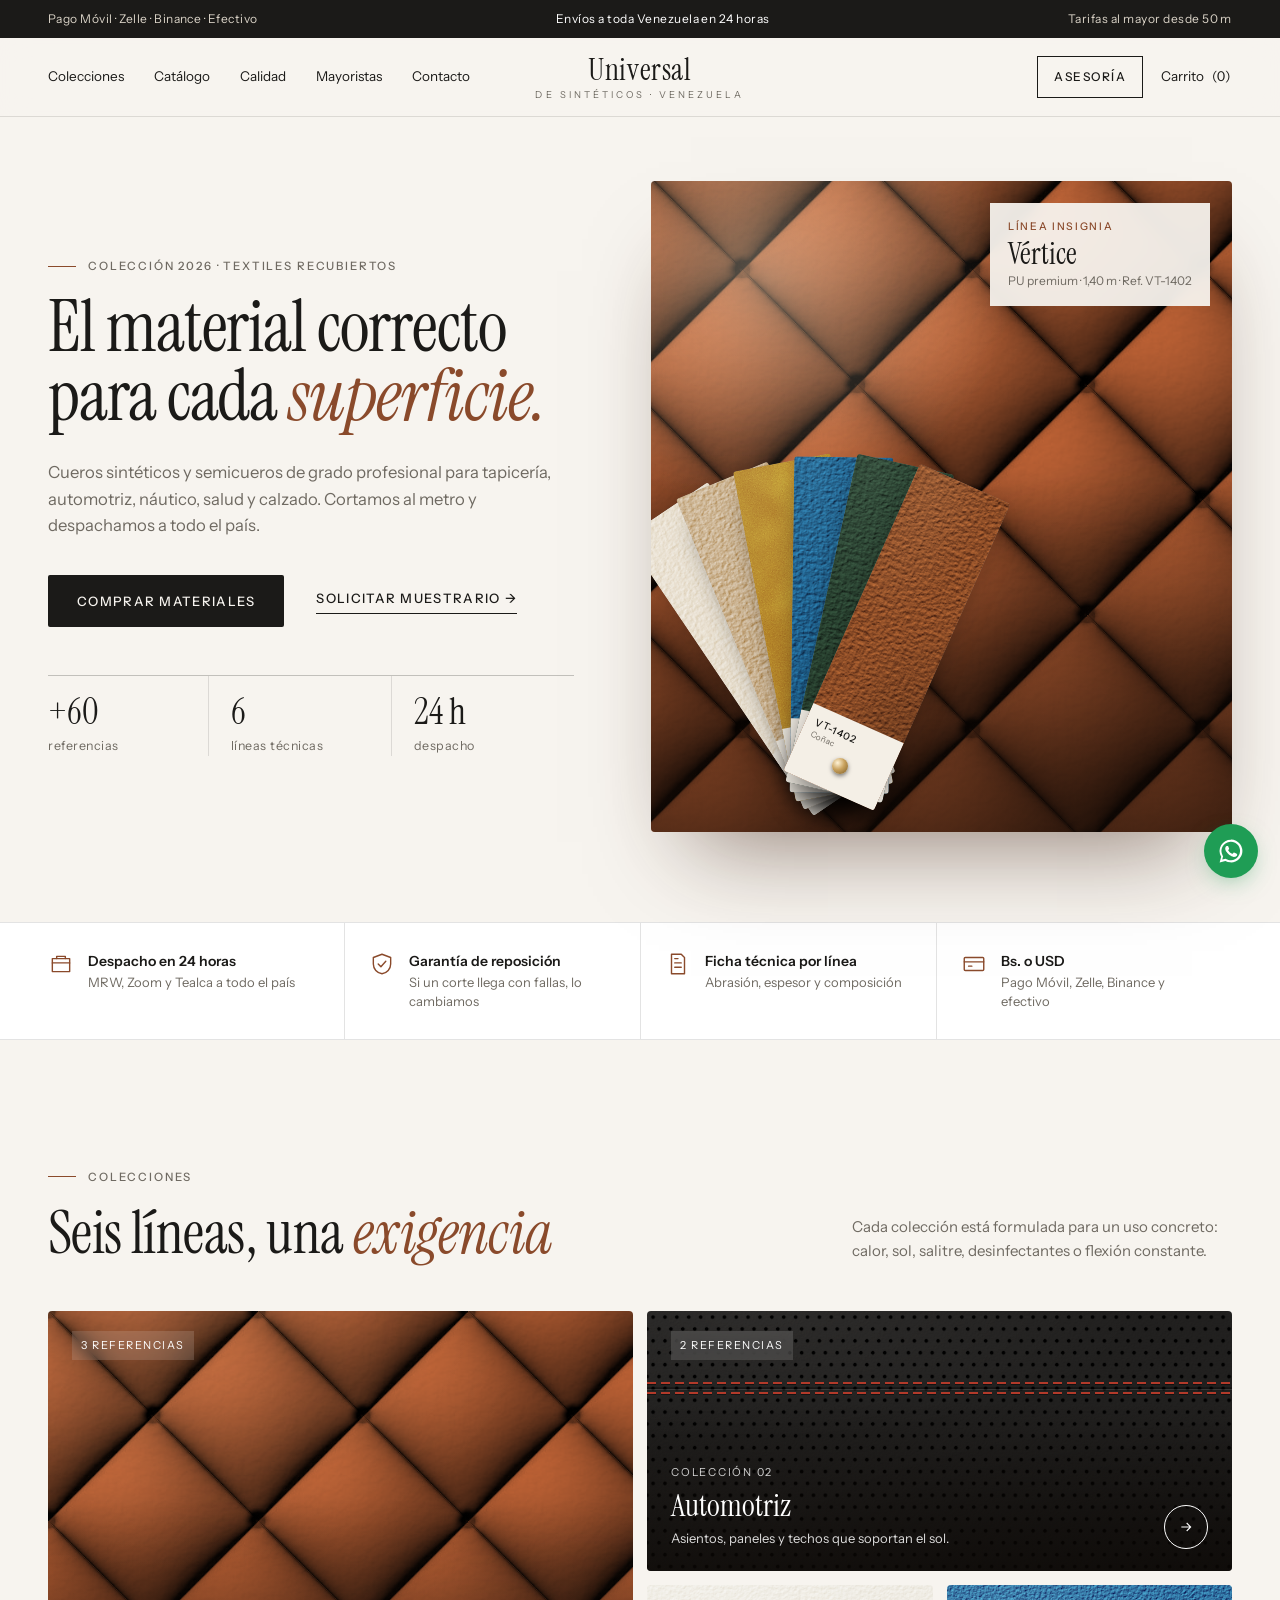
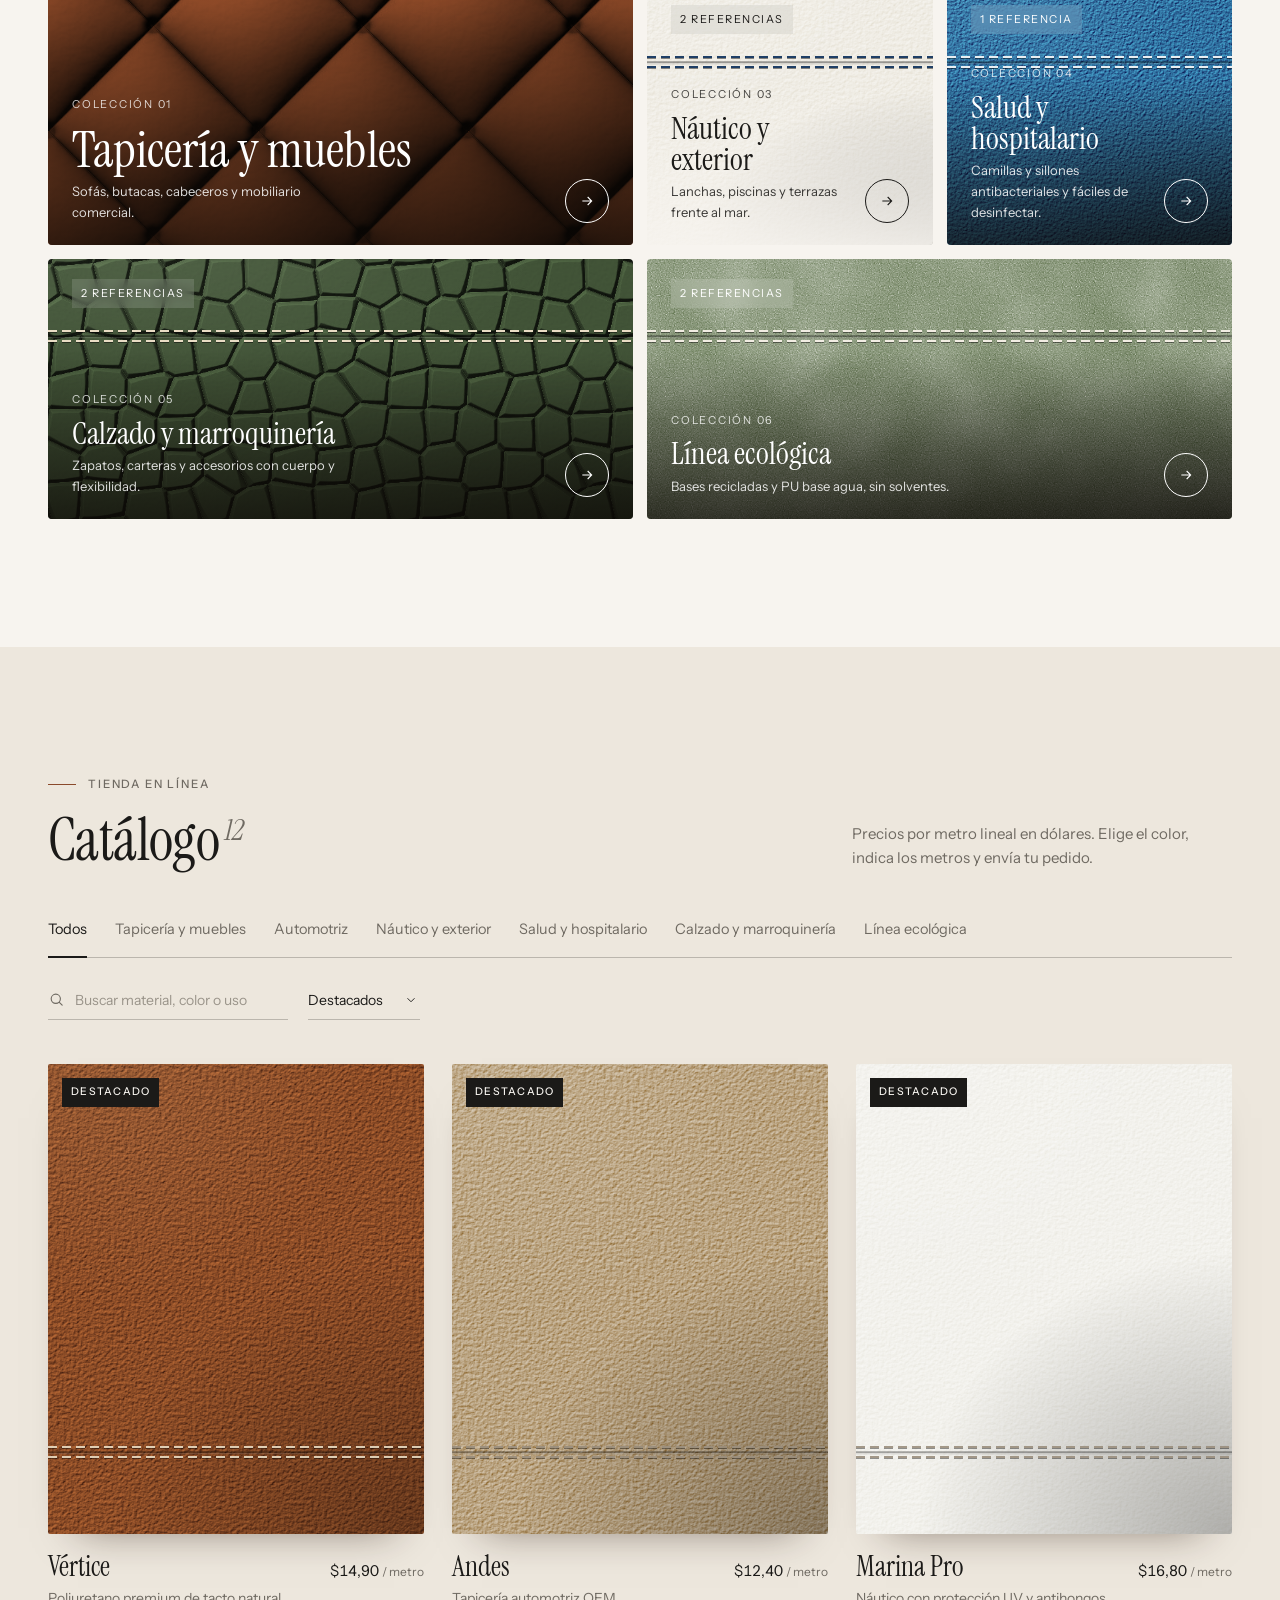
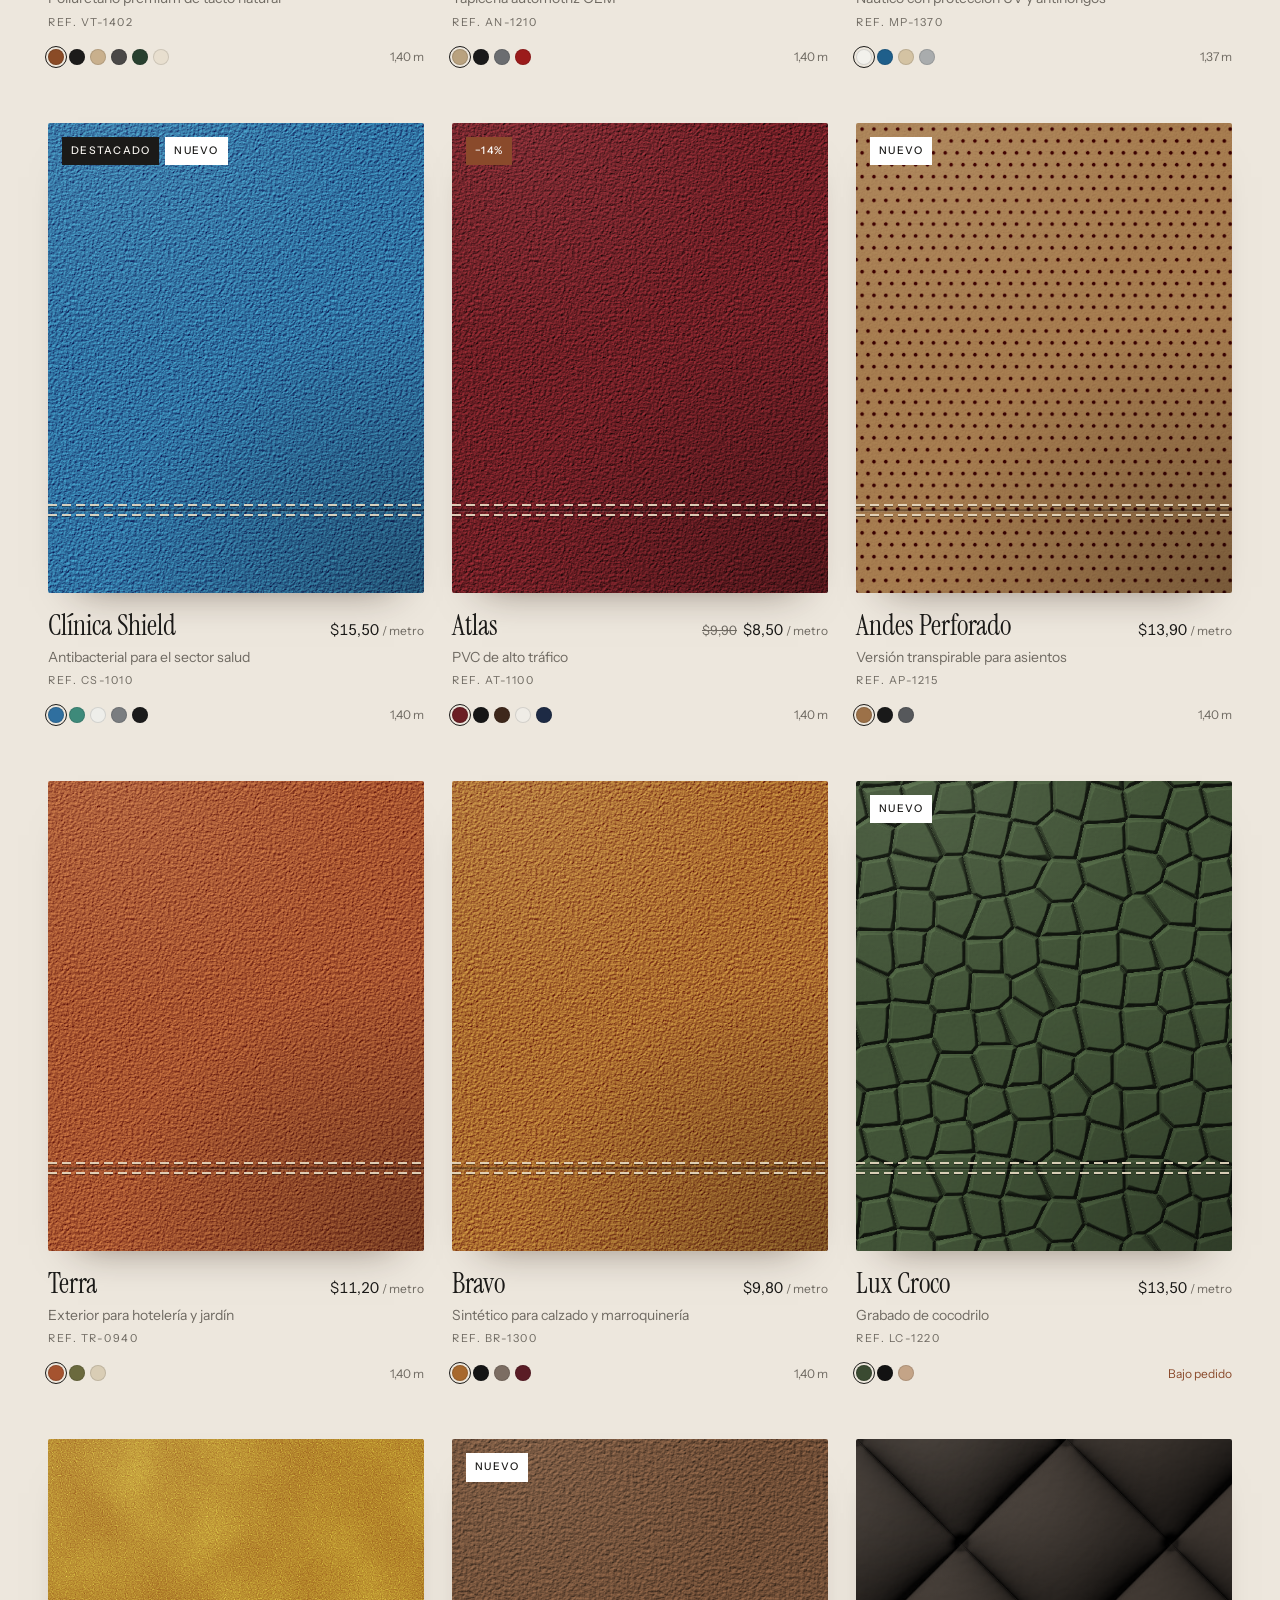
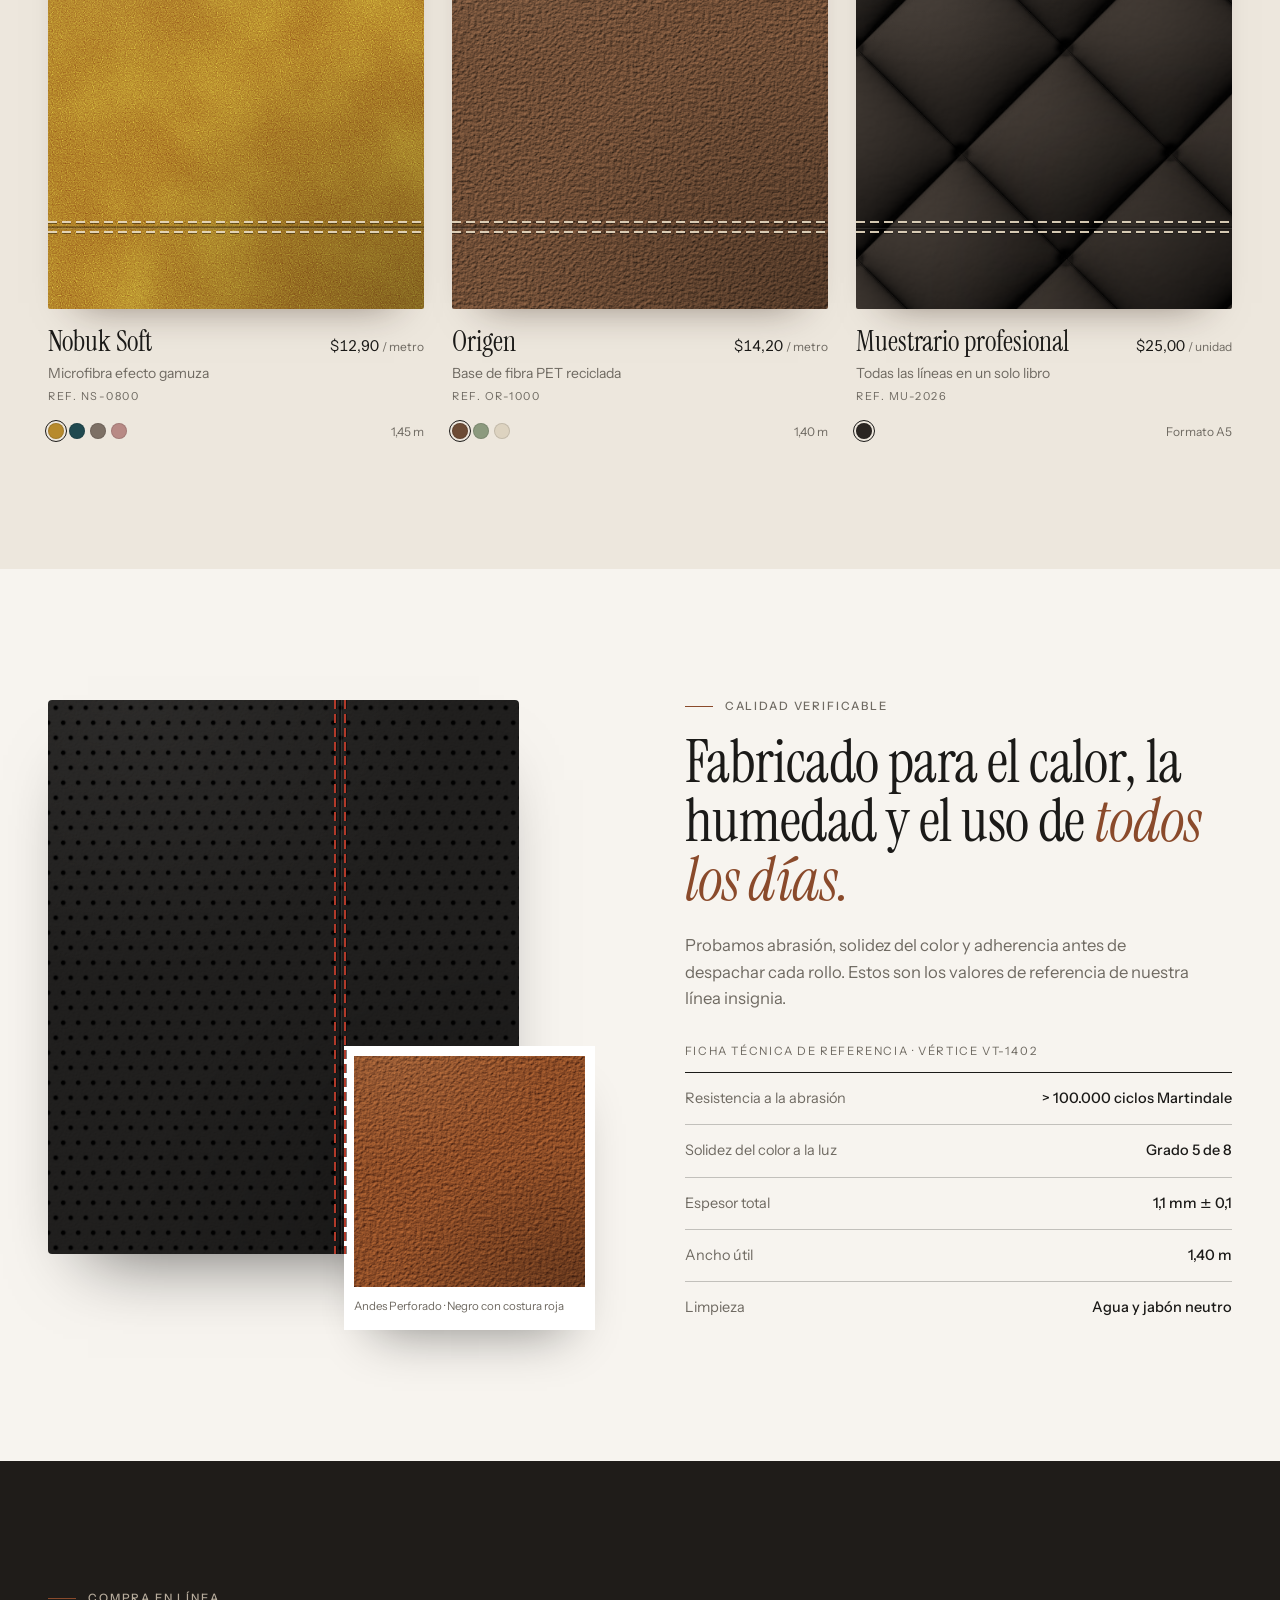
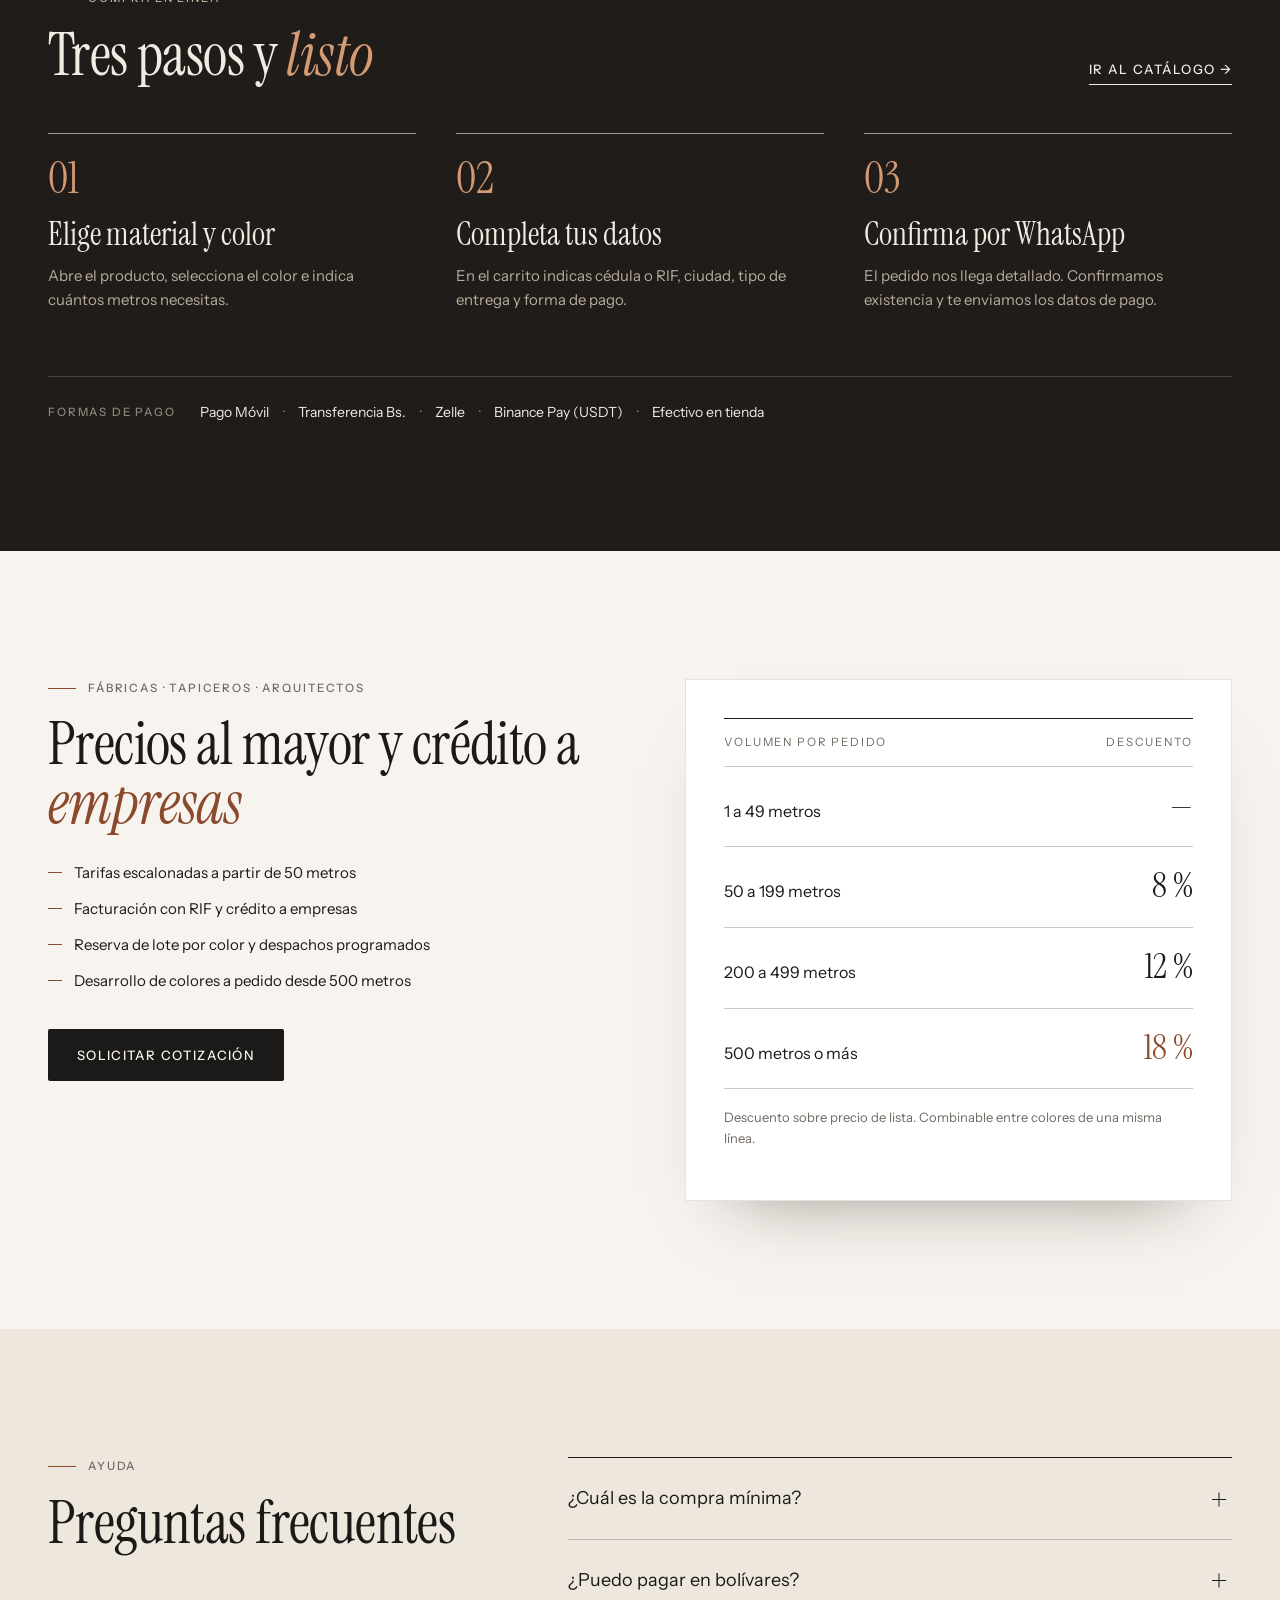
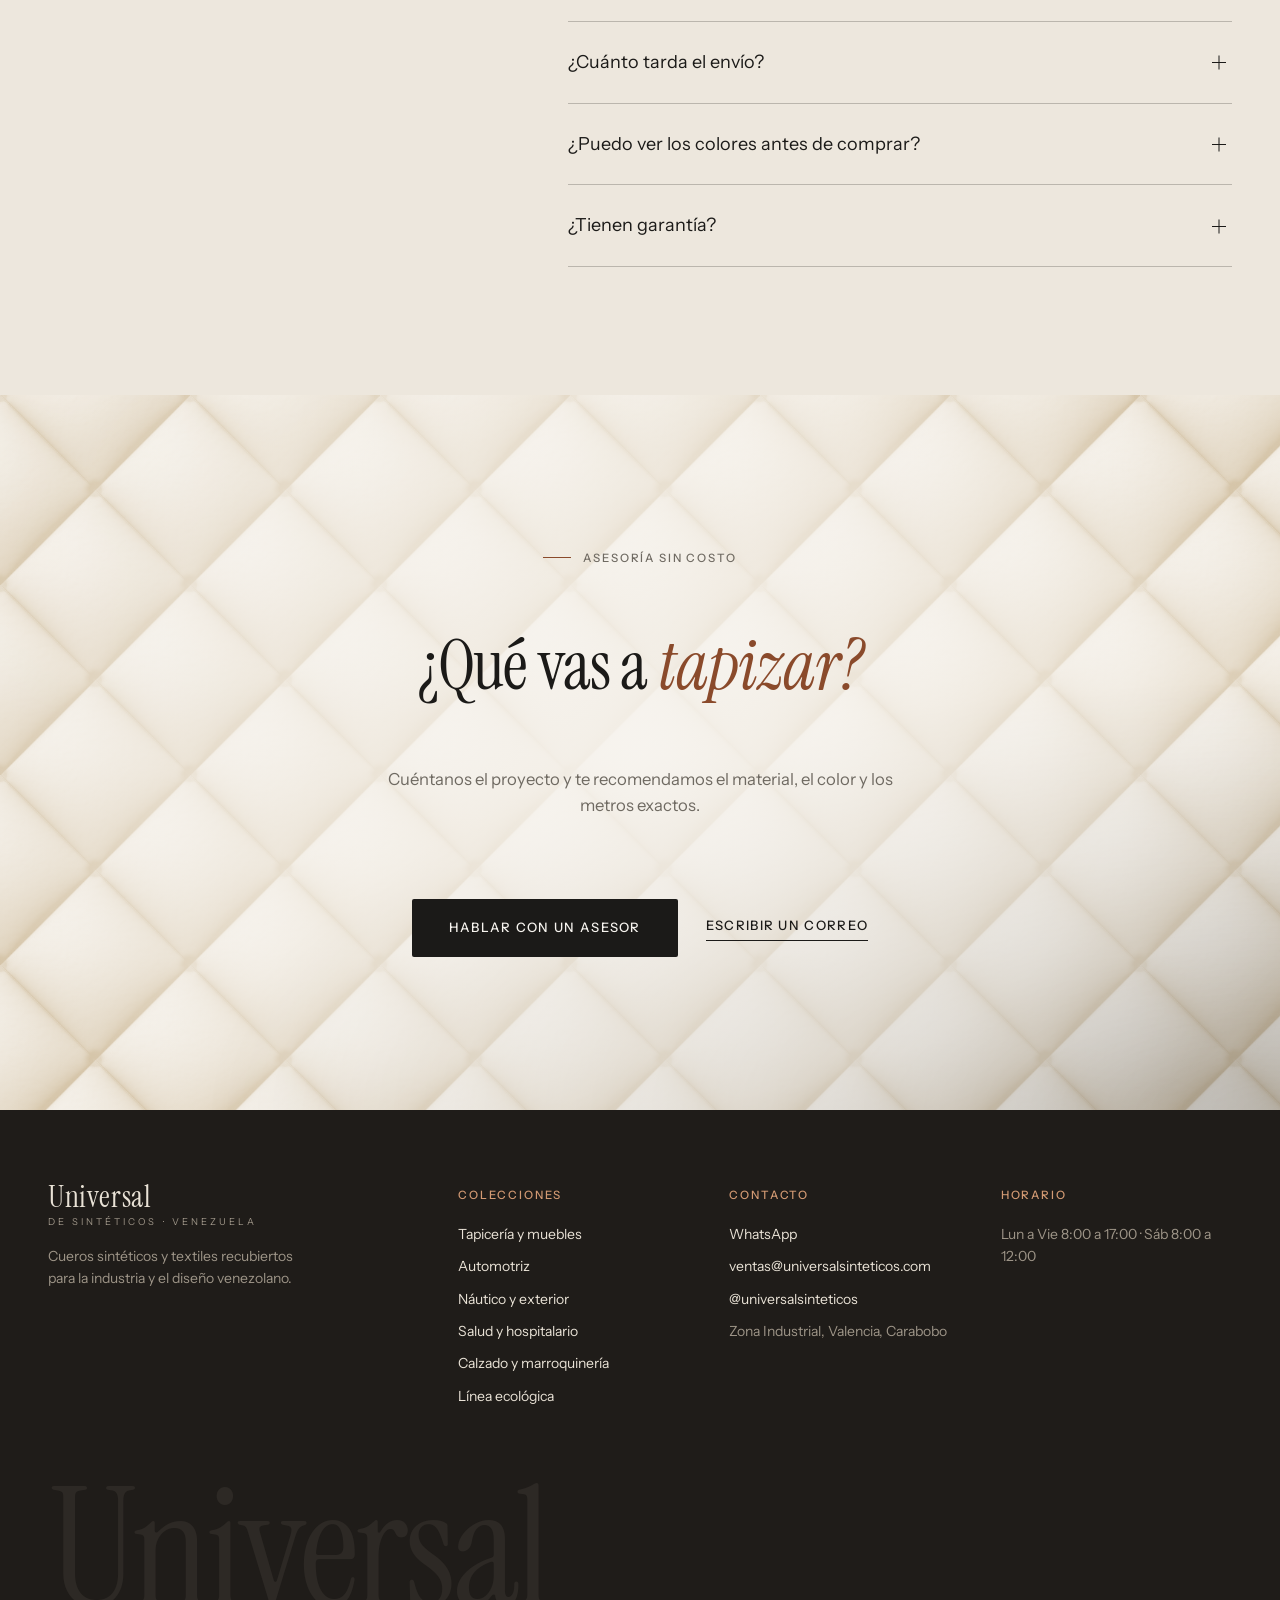
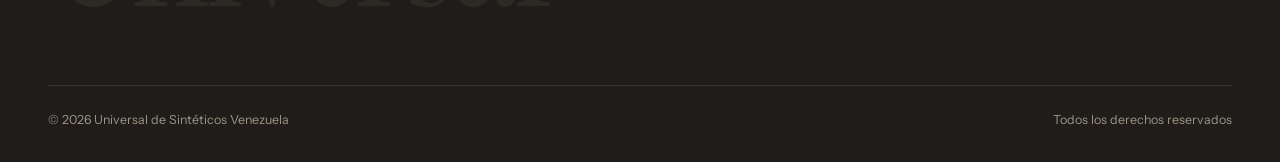
==== commit 4f1d53ef: "Diseño premium con texturas de cuero realistas Texturas generadas (grano, liso, gamuza, cocodrilo, p" ====
--- a/index.html
+++ b/index.html
@@ -29,8 +29,9 @@
   <header class="nav" id="nav">
     <div class="container nav__inner">
       <nav class="nav__links" id="nav-links">
+        <a href="#colecciones">Colecciones</a>
         <a href="#catalogo">Catálogo</a>
-        <a href="#sectores">Sectores</a>
+        <a href="#calidad">Calidad</a>
         <a href="#mayoristas">Mayoristas</a>
         <a href="#contacto">Contacto</a>
       </nav>
@@ -40,6 +41,7 @@
         <small>de Sintéticos · Venezuela</small>
       </a>
       <div class="nav__actions">
+        <a class="nav__cta" id="nav-wa" target="_blank" rel="noopener">Asesoría</a>
         <button class="icon-btn cart-btn" id="open-cart" aria-label="Abrir carrito">
           <span class="cart-label">Carrito</span> <span class="cart-count" id="cart-count">0</span>
         </button>
@@ -50,36 +52,69 @@
   <main>
     <!-- ============ HERO ============ -->
     <section class="hero" id="inicio">
-      <div class="container">
-        <div class="hero__grid">
-          <div class="hero__copy">
-            <p class="eyebrow reveal">Colección 2026 · Textiles recubiertos</p>
-            <h1 class="display reveal">El material correcto para cada <em>superficie.</em></h1>
-            <p class="lead reveal">Cueros sintéticos y semicueros para tapicería, automotriz, náutico, salud y calzado. Cortamos al metro y despachamos a todo el país.</p>
-            <div class="hero__cta reveal">
-              <a href="#catalogo" class="btn btn--gold">Ver catálogo</a>
-              <button class="link" data-product="muestrario">Solicitar muestrario →</button>
+      <div class="container hero__grid">
+        <div class="hero__copy">
+          <p class="eyebrow reveal"><span class="eyebrow__line"></span>Colección 2026 · Textiles recubiertos</p>
+          <h1 class="display reveal">El material correcto para cada <em>superficie.</em></h1>
+          <p class="lead reveal">Cueros sintéticos y semicueros de grado profesional para tapicería, automotriz, náutico, salud y calzado. Cortamos al metro y despachamos a todo el país.</p>
+          <div class="hero__cta reveal">
+            <a href="#catalogo" class="btn btn--gold">Comprar materiales</a>
+            <button class="link" data-product="muestrario">Solicitar muestrario →</button>
+          </div>
+          <dl class="hero__kpis reveal">
+            <div><dt>+60</dt><dd>referencias</dd></div>
+            <div><dt>6</dt><dd>líneas técnicas</dd></div>
+            <div><dt>24 h</dt><dd>despacho</dd></div>
+          </dl>
+        </div>
+
+        <div class="hero__stage reveal" aria-hidden="true">
+          <div class="stage">
+            <div class="stage__backdrop swatch tex-capitone" style="--c:#7a3f22"></div>
+            <div class="stage__light"></div>
+            <div class="fan" id="fan"></div>
+            <div class="stage__tag">
+              <span>Línea insignia</span>
+              <strong>Vértice</strong>
+              <small>PU premium · 1,40 m · Ref. VT-1402</small>
             </div>
           </div>
-          <div class="book reveal" id="swatch-book" aria-label="Muestras destacadas"></div>
-        </div>
-      </div>
-    </section>
-
-    <div class="container">
-      <div class="facts">
-        <div><strong>+60</strong><span>referencias en stock</span></div>
-        <div><strong>1 metro</strong><span>compra mínima por color</span></div>
-        <div><strong>24 horas</strong><span>despacho nacional</span></div>
-        <div><strong>Bs. o USD</strong><span>paga como prefieras</span></div>
-      </div>
-    </div>
-
-    <!-- ============ CATÁLOGO ============ -->
-    <section class="section" id="catalogo">
+        </div>
+      </div>
+    </section>
+
+    <!-- ============ GARANTÍAS ============ -->
+    <section class="assure">
+      <div class="container assure__grid">
+        <div><svg viewBox="0 0 24 24"><path d="M4 7h16v12H4z"/><path d="M8 7V5h8v2M4 11h16"/></svg><p><b>Despacho en 24 horas</b><span>MRW, Zoom y Tealca a todo el país</span></p></div>
+        <div><svg viewBox="0 0 24 24"><path d="M12 3 4 6v6c0 4.5 3.4 8.3 8 9 4.6-.7 8-4.5 8-9V6z"/><path d="m8.5 12 2.5 2.5 4.5-5"/></svg><p><b>Garantía de reposición</b><span>Si un corte llega con fallas, lo cambiamos</span></p></div>
+        <div><svg viewBox="0 0 24 24"><path d="M6 3h9l3 3v15H6z"/><path d="M9 11h6M9 15h6M9 7h3"/></svg><p><b>Ficha técnica por línea</b><span>Abrasión, espesor y composición</span></p></div>
+        <div><svg viewBox="0 0 24 24"><rect x="3" y="6" width="18" height="12" rx="1"/><path d="M3 10h18M7 14h3"/></svg><p><b>Bs. o USD</b><span>Pago Móvil, Zelle, Binance y efectivo</span></p></div>
+      </div>
+    </section>
+
+    <!-- ============ COLECCIONES ============ -->
+    <section class="section" id="colecciones">
       <div class="container">
         <div class="section__head">
-          <h2 class="title">Catálogo<span class="count" id="ref-count"></span></h2>
+          <div>
+            <p class="eyebrow"><span class="eyebrow__line"></span>Colecciones</p>
+            <h2 class="title">Seis líneas, una <em>exigencia</em></h2>
+          </div>
+          <p class="muted">Cada colección está formulada para un uso concreto: calor, sol, salitre, desinfectantes o flexión constante.</p>
+        </div>
+        <div class="bento" id="bento"></div>
+      </div>
+    </section>
+
+    <!-- ============ CATÁLOGO ============ -->
+    <section class="section section--alt" id="catalogo">
+      <div class="container">
+        <div class="section__head">
+          <div>
+            <p class="eyebrow"><span class="eyebrow__line"></span>Tienda en línea</p>
+            <h2 class="title">Catálogo<span class="count" id="ref-count"></span></h2>
+          </div>
           <p class="muted">Precios por metro lineal en dólares. Elige el color, indica los metros y envía tu pedido.</p>
         </div>
 
@@ -104,50 +139,59 @@
       </div>
     </section>
 
-    <!-- ============ SECTORES ============ -->
-    <section class="section section--tight" id="sectores">
+    <!-- ============ CALIDAD ============ -->
+    <section class="section" id="calidad">
+      <div class="container quality">
+        <div class="quality__visual" aria-hidden="true">
+          <div class="swatch tex-perforado quality__img" style="--c:#1d1c1b"></div>
+          <div class="seam seam--v" style="--thread:#b23a2a"></div>
+          <div class="quality__inset">
+            <div class="swatch tex-grano" style="--c:#8a4b26"></div>
+            <span>Andes Perforado · Negro con costura roja</span>
+          </div>
+        </div>
+        <div>
+          <p class="eyebrow"><span class="eyebrow__line"></span>Calidad verificable</p>
+          <h2 class="title">Fabricado para el calor, la humedad y el uso de <em>todos los días.</em></h2>
+          <p class="lead">Probamos abrasión, solidez del color y adherencia antes de despachar cada rollo. Estos son los valores de referencia de nuestra línea insignia.</p>
+          <table class="spec">
+            <caption>Ficha técnica de referencia · Vértice VT-1402</caption>
+            <tbody>
+              <tr><th>Resistencia a la abrasión</th><td>&gt; 100.000 ciclos Martindale</td></tr>
+              <tr><th>Solidez del color a la luz</th><td>Grado 5 de 8</td></tr>
+              <tr><th>Espesor total</th><td>1,1 mm ± 0,1</td></tr>
+              <tr><th>Ancho útil</th><td>1,40 m</td></tr>
+              <tr><th>Limpieza</th><td>Agua y jabón neutro</td></tr>
+            </tbody>
+          </table>
+        </div>
+      </div>
+    </section>
+
+    <!-- ============ CÓMO COMPRAR ============ -->
+    <section class="section section--ink" id="como-comprar">
       <div class="container">
         <div class="section__head">
-          <h2 class="title">Por sector</h2>
-          <p class="muted">Cada línea está formulada para un uso concreto. Si dudas, un asesor te orienta sin costo.</p>
-        </div>
-        <div class="index" id="sectors"></div>
-      </div>
-    </section>
-
-    <!-- ============ MANIFIESTO ============ -->
-    <section class="section section--alt">
-      <div class="container manifest">
-        <p class="manifest__quote">Fabricados para el calor, la humedad y el uso de <em>todos los días.</em></p>
-        <div class="features">
-          <article class="feature"><h3>Resistencia tropical</h3><p>Protección UV y antihongos que soportan sol, salitre y humedad sin cuartearse.</p></article>
-          <article class="feature"><h3>Control por lote</h3><p>Probamos abrasión, solidez del color y adherencia antes de despachar cada rollo.</p></article>
-          <article class="feature"><h3>Asesoría técnica</h3><p>Calculamos contigo los metros y el material adecuado para tu proyecto.</p></article>
-          <article class="feature"><h3>Corte al metro</h3><p>Desde un metro por color, o rollos completos con tarifa de mayorista.</p></article>
-        </div>
-      </div>
-    </section>
-
-    <!-- ============ CÓMO COMPRAR ============ -->
-    <section class="section" id="como-comprar">
-      <div class="container">
-        <div class="section__head">
-          <h2 class="title">Cómo comprar</h2>
+          <div>
+            <p class="eyebrow"><span class="eyebrow__line"></span>Compra en línea</p>
+            <h2 class="title">Tres pasos y <em>listo</em></h2>
+          </div>
+          <a href="#catalogo" class="link link--light">Ir al catálogo →</a>
         </div>
         <ol class="steps">
-          <li><span>Paso uno</span><h3>Elige material y color</h3><p>Abre el producto, selecciona el color e indica cuántos metros necesitas.</p></li>
-          <li><span>Paso dos</span><h3>Completa tus datos</h3><p>En el carrito indicas cédula o RIF, ciudad, tipo de entrega y forma de pago.</p></li>
-          <li><span>Paso tres</span><h3>Confirma por WhatsApp</h3><p>El pedido nos llega detallado. Confirmamos existencia y te enviamos los datos de pago.</p></li>
+          <li><span>01</span><h3>Elige material y color</h3><p>Abre el producto, selecciona el color e indica cuántos metros necesitas.</p></li>
+          <li><span>02</span><h3>Completa tus datos</h3><p>En el carrito indicas cédula o RIF, ciudad, tipo de entrega y forma de pago.</p></li>
+          <li><span>03</span><h3>Confirma por WhatsApp</h3><p>El pedido nos llega detallado. Confirmamos existencia y te enviamos los datos de pago.</p></li>
         </ol>
         <div class="payments" id="payments"></div>
       </div>
     </section>
 
     <!-- ============ MAYORISTAS ============ -->
-    <section class="section section--alt" id="mayoristas">
+    <section class="section" id="mayoristas">
       <div class="container wholesale">
         <div>
-          <p class="eyebrow">Fábricas · Tapiceros · Arquitectos</p>
+          <p class="eyebrow"><span class="eyebrow__line"></span>Fábricas · Tapiceros · Arquitectos</p>
           <h2 class="title">Precios al mayor y crédito a <em>empresas</em></h2>
           <ul class="ticks">
             <li>Tarifas escalonadas a partir de 50 metros</li>
@@ -157,23 +201,26 @@
           </ul>
           <a class="btn btn--gold" id="wholesale-cta" target="_blank" rel="noopener">Solicitar cotización</a>
         </div>
-        <div>
+        <div class="tiers-card">
           <div class="tiers">
-            <div class="tiers__head"><span>Volumen</span><span>Descuento</span></div>
+            <div class="tiers__head"><span>Volumen por pedido</span><span>Descuento</span></div>
             <div class="tier"><span>1 a 49 metros</span><strong>—</strong></div>
             <div class="tier"><span>50 a 199 metros</span><strong>8 %</strong></div>
             <div class="tier"><span>200 a 499 metros</span><strong>12 %</strong></div>
             <div class="tier tier--hi"><span>500 metros o más</span><strong>18 %</strong></div>
           </div>
-          <p class="tiers__note">Descuento sobre precio de lista, por pedido.</p>
+          <p class="tiers__note">Descuento sobre precio de lista. Combinable entre colores de una misma línea.</p>
         </div>
       </div>
     </section>
 
     <!-- ============ FAQ ============ -->
-    <section class="section" id="faq">
+    <section class="section section--alt" id="faq">
       <div class="container faq-wrap">
-        <h2 class="title">Preguntas frecuentes</h2>
+        <div>
+          <p class="eyebrow"><span class="eyebrow__line"></span>Ayuda</p>
+          <h2 class="title">Preguntas frecuentes</h2>
+        </div>
         <div class="faq">
           <details><summary>¿Cuál es la compra mínima?</summary><p>Vendemos desde 1 metro lineal por color. El rollo estándar mide 1,40 m de ancho; para un sofá de tres puestos suelen bastar entre 8 y 10 metros.</p></details>
           <details><summary>¿Puedo pagar en bolívares?</summary><p>Sí. Aceptamos Pago Móvil y transferencia en bolívares a la tasa oficial del día, además de Zelle, Binance Pay y efectivo.</p></details>
@@ -185,15 +232,15 @@
     </section>
 
     <!-- ============ CTA FINAL ============ -->
-    <section class="section cta-final" id="contacto">
+    <section class="cta-final" id="contacto">
+      <div class="cta-final__bg swatch tex-capitone" style="--c:#e6dccb" aria-hidden="true"></div>
       <div class="container cta-final__inner">
+        <p class="eyebrow"><span class="eyebrow__line"></span>Asesoría sin costo</p>
         <h2 class="display display--sm">¿Qué vas a <em>tapizar?</em></h2>
-        <div>
-          <p class="lead">Cuéntanos el proyecto y te recomendamos el material, el color y los metros exactos.</p>
-          <div class="cta-final__actions">
-            <a class="btn btn--gold btn--lg" id="contact-cta" target="_blank" rel="noopener">Hablar con un asesor</a>
-            <a class="link" id="contact-mail">Escribir un correo</a>
-          </div>
+        <p class="lead">Cuéntanos el proyecto y te recomendamos el material, el color y los metros exactos.</p>
+        <div class="cta-final__actions">
+          <a class="btn btn--gold btn--lg" id="contact-cta" target="_blank" rel="noopener">Hablar con un asesor</a>
+          <a class="link" id="contact-mail">Escribir un correo</a>
         </div>
       </div>
     </section>
@@ -205,11 +252,11 @@
       <div class="footer__grid">
         <div>
           <a href="#inicio" class="brand"><strong>Universal</strong><small>de Sintéticos · Venezuela</small></a>
-          <p class="muted footer__about">Cueros sintéticos y textiles recubiertos para la industria y el diseño venezolano.</p>
-        </div>
-        <div><h4>Catálogo</h4><ul id="footer-cats"></ul></div>
+          <p class="footer__about">Cueros sintéticos y textiles recubiertos para la industria y el diseño venezolano.</p>
+        </div>
+        <div><h4>Colecciones</h4><ul id="footer-cats"></ul></div>
         <div><h4>Contacto</h4><ul id="footer-contact"></ul></div>
-        <div><h4>Horario</h4><p class="muted" id="footer-hours" style="margin:0"></p></div>
+        <div><h4>Horario</h4><p id="footer-hours" style="margin:0"></p></div>
       </div>
       <p class="footer__big" aria-hidden="true">Universal</p>
       <div class="footer__bottom"><span><span id="year"></span> Universal de Sintéticos Venezuela</span><span>Todos los derechos reservados</span></div>
@@ -227,7 +274,7 @@
     <div class="modal__panel" role="dialog" aria-modal="true" aria-labelledby="pm-title">
       <button class="icon-btn modal__close" data-close aria-label="Cerrar"><svg viewBox="0 0 24 24"><path d="M6 6l12 12M18 6 6 18"/></svg></button>
       <div class="pm">
-        <div class="pm__media"><div class="swatch swatch--xl" id="pm-swatch"></div><span class="pm__color-name" id="pm-color-name"></span></div>
+        <div class="pm__media"><div class="swatch swatch--xl" id="pm-swatch"></div><div class="seam seam--h" id="pm-seam"></div><span class="pm__color-name" id="pm-color-name"></span><span class="pm__ref" id="pm-ref"></span></div>
         <div class="pm__info">
           <p class="eyebrow" id="pm-cat"></p>
           <h3 class="pm__title" id="pm-title"></h3>
--- a/assets/css/styles.css
+++ b/assets/css/styles.css
@@ -125,44 +125,44 @@
 .hero__grid { display: grid; grid-template-columns: 1fr 1fr; gap: clamp(40px, 6vw, 96px); align-items: end; }
 .hero__cta { display: flex; gap: 32px; align-items: center; flex-wrap: wrap; }
 
-.book { display: grid; grid-template-columns: repeat(5, 1fr); gap: 10px; align-items: start; position: relative; padding-top: 18px; }
-.book::before { content: ""; position: absolute; left: -12px; right: -12px; top: 0; height: 6px; border-radius: 3px; background: linear-gradient(#3a3631, #1b1a18); box-shadow: 0 6px 14px -6px rgba(0,0,0,.45); }
-.book figure { position: relative; }
-.book figure::before { content: ""; position: absolute; left: 50%; top: -14px; width: 1px; height: 14px; background: #1b1a18; }
-.book .swatch { box-shadow: 0 18px 30px -22px rgba(27,26,24,.55), inset 0 0 0 1px rgba(0,0,0,.05); }
-.book .swatch::before { content: ""; position: absolute; left: 0; right: 0; top: 0; height: 22px; background: rgba(255,255,255,.12); border-bottom: 1px solid rgba(0,0,0,.12); }
-.book figure { margin: 0; cursor: pointer; }
-.book .swatch { width: 100%; border-radius: var(--radius-sm); transition: transform .6s var(--ease); }
-.book figure:nth-child(1) .swatch { height: clamp(220px, 30vw, 420px); }
-.book figure:nth-child(2) .swatch { height: clamp(260px, 36vw, 500px); }
-.book figure:nth-child(3) .swatch { height: clamp(200px, 27vw, 380px); }
-.book figure:nth-child(4) .swatch { height: clamp(240px, 33vw, 460px); }
-.book figure:nth-child(5) .swatch { height: clamp(180px, 24vw, 340px); }
-.book figure:hover .swatch { transform: rotate(-1.2deg); transform-origin: 50% 0; }
-.book figcaption { font-size: 11.5px; margin-top: 12px; line-height: 1.35; }
-.book figcaption b { display: block; font-weight: 500; }
-.book figcaption span { color: var(--muted); }
-
-.facts { display: grid; grid-template-columns: repeat(4, 1fr); border-block: 1px solid var(--line); }
-.facts div { padding: 26px 24px; border-left: 1px solid var(--line); }
-.facts div:first-child { border-left: 0; padding-left: 0; }
-.facts strong { display: block; font-family: var(--serif); font-size: 30px; font-weight: 400; line-height: 1.1; }
-.facts span { font-size: 13px; color: var(--muted); }
-
 /* ---------- Muestra (swatch) con textura de cuero ---------- */
 .swatch {
   --c: #6b4a32;
+  --tex: url("../img/tex/grano.jpg");
+  --tex-size: 300px;
   background-color: var(--c);
   background-image:
-    linear-gradient(170deg, rgba(255,255,255,.16), transparent 45%),
-    var(--grain),
-    linear-gradient(0deg, rgba(0,0,0,.14), transparent 60%);
-  background-size: cover, 180px 180px, cover;
-  background-blend-mode: soft-light, overlay, normal;
+    radial-gradient(120% 90% at 18% 0%, rgba(255,255,255,.22), transparent 55%),
+    radial-gradient(140% 100% at 100% 100%, rgba(0,0,0,.28), transparent 60%),
+    var(--tex);
+  background-size: cover, cover, var(--tex-size);
+  background-blend-mode: soft-light, multiply, overlay;
   position: relative; overflow: hidden;
-  box-shadow: inset 0 0 0 1px rgba(0,0,0,.05);
-}
+}
+.tex-grano     { --tex: url("../img/tex/grano.jpg");     --tex-size: 190px; }
+.tex-liso      { --tex: url("../img/tex/liso.jpg");      --tex-size: 260px; }
+.tex-gamuza    { --tex: url("../img/tex/gamuza.jpg");    --tex-size: 420px; }
+.tex-croco     { --tex: url("../img/tex/croco.jpg");     --tex-size: 340px; }
+.tex-perforado { --tex: url("../img/tex/perforado.jpg"); --tex-size: 190px; }
+.tex-capitone  { --tex: url("../img/tex/capitone.jpg");  --tex-size: 420px; }
 .swatch--img { background-image: var(--img); background-size: cover; background-position: center; background-blend-mode: normal; }
+
+/* Costura doble (hilo + agujeros) */
+.seam { --thread: #e9dcc4; position: absolute; pointer-events: none; z-index: 2; }
+.seam--h { left: 0; right: 0; height: 14px; bottom: 16%;
+  background:
+    repeating-linear-gradient(90deg, var(--thread) 0 9px, transparent 9px 14px) 0 1px / 100% 2px no-repeat,
+    repeating-linear-gradient(90deg, var(--thread) 0 9px, transparent 9px 14px) 0 11px / 100% 2px no-repeat;
+  filter: drop-shadow(0 1px 0 rgba(0,0,0,.45));
+}
+.seam--h::before { content: ""; position: absolute; left: 0; right: 0; top: 6px; height: 2px; background: rgba(0,0,0,.28); box-shadow: 0 1px 0 rgba(255,255,255,.12); }
+.seam--v { top: 0; bottom: 0; width: 14px; left: 62%;
+  background:
+    repeating-linear-gradient(180deg, var(--thread) 0 9px, transparent 9px 14px) 1px 0 / 2px 100% no-repeat,
+    repeating-linear-gradient(180deg, var(--thread) 0 9px, transparent 9px 14px) 11px 0 / 2px 100% no-repeat;
+  filter: drop-shadow(1px 0 0 rgba(0,0,0,.5));
+}
+.seam--v::before { content: ""; position: absolute; top: 0; bottom: 0; left: 6px; width: 2px; background: rgba(0,0,0,.45); box-shadow: 1px 0 0 rgba(255,255,255,.1); }
 .swatch--sm { width: 64px; height: 64px; border-radius: var(--radius-sm); }
 .swatch--xl { width: 100%; height: 100%; transition: background-color .5s var(--ease); }
 
@@ -227,32 +227,6 @@
 .card__stock { font-size: 12px; color: var(--muted); white-space: nowrap; }
 .card__stock.pedido { color: var(--gold); }
 .empty { text-align: center; color: var(--muted); padding: 40px 0; }
-
-/* ---------- Sectores (índice) ---------- */
-.index { border-top: 1px solid var(--ink); }
-.index__row {
-  width: 100%; display: grid; grid-template-columns: 70px 1.1fr 1fr 60px; gap: 24px; align-items: center;
-  padding: 30px 0; border-bottom: 1px solid var(--line-2); text-align: left; position: relative; transition: padding .4s var(--ease);
-}
-.index__n { font-size: 13px; color: var(--muted); font-variant-numeric: tabular-nums; }
-.index__name { font-family: var(--serif); font-size: clamp(28px, 3.4vw, 46px); line-height: 1; }
-.index__desc { color: var(--muted); font-size: 15px; }
-.index__go { justify-self: end; width: 44px; height: 44px; border-radius: 50%; border: 1px solid var(--line-2); display: grid; place-items: center; transition: background .3s, color .3s, border-color .3s; }
-.index__go svg { width: 16px; fill: none; stroke: currentColor; stroke-width: 1.6; }
-.index__chips { display: flex; gap: 4px; margin-top: 10px; }
-.index__chips i { width: 22px; height: 8px; border-radius: 1px; background: var(--c); }
-.index__row:hover { padding-left: 14px; }
-.index__row:hover .index__go { background: var(--ink); color: var(--bg); border-color: var(--ink); }
-.index__row:hover .index__name { font-style: italic; }
-
-/* ---------- Manifiesto / features ---------- */
-.manifest { display: grid; grid-template-columns: 1fr 1fr; gap: clamp(40px, 7vw, 120px); align-items: start; }
-.manifest__quote { font-family: var(--serif); font-size: clamp(34px, 3.8vw, 54px); line-height: 1.08; margin: 0; letter-spacing: -.01em; }
-.manifest__quote em { color: var(--gold); }
-.features { display: grid; grid-template-columns: 1fr 1fr; gap: 44px 40px; }
-.feature { border-top: 1px solid var(--ink); padding-top: 18px; }
-.feature h3 { font-size: 15px; font-weight: 600; margin: 0 0 8px; }
-.feature p { color: var(--muted); margin: 0; font-size: 14.5px; }
 
 /* ---------- Pasos ---------- */
 .steps { list-style: none; padding: 0; margin: 0; display: grid; grid-template-columns: repeat(3, 1fr); gap: 40px; }
@@ -440,13 +414,7 @@
   .nav__links a { padding: 16px 0; border-bottom: 1px solid var(--line); font-family: var(--serif); font-size: 28px; }
   .nav__links a::after { display: none; }
   .hero__grid, .manifest, .wholesale, .faq-wrap, .cta-final__inner { grid-template-columns: 1fr; }
-  .facts { grid-template-columns: 1fr 1fr; }
-  .facts div:nth-child(3) { border-left: 0; padding-left: 0; }
-  .facts div:nth-child(n+3) { border-top: 1px solid var(--line); }
   .steps { grid-template-columns: 1fr; gap: 36px; }
-  .index__row { grid-template-columns: 44px 1fr 44px; }
-  .index__desc { grid-column: 2; grid-row: 2; font-size: 14px; }
-  .index__go { grid-column: 3; grid-row: 1 / span 2; }
   .pm { grid-template-columns: 1fr; }
   .pm__media { min-height: 340px; }
   .pm__info { padding: 28px 22px 32px; }
@@ -471,10 +439,6 @@
   .card__meta { margin-top: 8px; }
   .card__stock { display: none; }
   .dot { width: 13px; height: 13px; }
-  .book { gap: 6px; }
-  .book figcaption { font-size: 10.5px; }
-  .book figcaption span { display: none; }
-  .facts strong { font-size: 24px; }
   .features { grid-template-columns: 1fr; gap: 28px; }
   .footer__grid { grid-template-columns: 1fr; }
   .field-row { grid-template-columns: 1fr; }
@@ -483,3 +447,168 @@
   .hero__cta { gap: 22px; }
   .wa-float { width: 50px; height: 50px; right: 16px; bottom: 16px; }
 }
+
+
+/* =========================================================================
+   v3 — composición premium
+   ========================================================================= */
+.eyebrow { display: flex; align-items: center; gap: 12px; }
+.eyebrow__line { width: 28px; height: 1px; background: var(--gold); display: inline-block; }
+.nav__cta { font-size: 12px; letter-spacing: .12em; text-transform: uppercase; font-weight: 500; padding: 10px 16px; border: 1px solid var(--ink); margin-right: 10px; transition: background .2s, color .2s; }
+.nav__cta:hover { background: var(--ink); color: var(--bg); }
+
+/* Hero */
+.hero { padding: clamp(40px, 5vw, 72px) 0 clamp(64px, 7vw, 104px); }
+.hero__grid { grid-template-columns: .95fr 1.05fr; align-items: center; }
+.hero .display { font-size: clamp(46px, 5.6vw, 88px); }
+.hero__kpis { display: flex; gap: 0; margin: 48px 0 0; border-top: 1px solid var(--line-2); }
+.hero__kpis div { flex: 1; padding: 18px 0 0; }
+.hero__kpis div + div { padding-left: 22px; border-left: 1px solid var(--line); }
+.hero__kpis dt { font-family: var(--serif); font-size: 36px; line-height: 1; }
+.hero__kpis dd { margin: 6px 0 0; font-size: 12.5px; color: var(--muted); letter-spacing: .04em; }
+
+.stage { position: relative; aspect-ratio: 5 / 5.6; border-radius: var(--radius); overflow: hidden; box-shadow: 0 50px 90px -40px rgba(60,30,15,.55); }
+.stage__backdrop { position: absolute; inset: -4%; --tex-size: 460px; animation: drift 30s ease-in-out infinite alternate; }
+@keyframes drift { to { transform: scale(1.06) translate(-1.5%, -1%); } }
+.stage__light { position: absolute; inset: 0; background:
+  radial-gradient(70% 60% at 20% 15%, rgba(255,236,210,.35), transparent 60%),
+  linear-gradient(180deg, transparent 45%, rgba(20,10,5,.55)); }
+.stage__tag { position: absolute; right: 22px; top: 22px; background: rgba(247,244,239,.94); padding: 16px 18px; display: grid; gap: 2px; min-width: 210px; backdrop-filter: blur(6px); }
+.stage__tag span { font-size: 10.5px; letter-spacing: .16em; text-transform: uppercase; color: var(--gold); font-weight: 500; }
+.stage__tag strong { font-family: var(--serif); font-weight: 400; font-size: 30px; line-height: 1.05; }
+.stage__tag small { font-size: 12px; color: var(--muted); }
+
+/* Abanico de muestras */
+.fan { position: absolute; left: 24%; bottom: 6%; width: 17%; aspect-ratio: 1 / 3.4; }
+.fan__blade { position: absolute; inset: 0; transform-origin: 50% 92%; border-radius: 3px; overflow: hidden;
+  box-shadow: 0 18px 30px -12px rgba(0,0,0,.6), inset 0 0 0 1px rgba(255,255,255,.06);
+  transform: rotate(var(--r1)); transition: transform 1.1s var(--ease); cursor: pointer; }
+.fan__blade .swatch { position: absolute; inset: 0; --tex-size: 220px; }
+.fan__blade b { position: absolute; left: 0; right: 0; bottom: 0; height: 22%; background: #f4efe6; color: var(--ink); padding: 10px 10px 0; font-size: 10px; letter-spacing: .08em; line-height: 1.35; font-weight: 500; }
+.fan__blade b small { display: block; color: var(--muted); font-weight: 400; letter-spacing: .04em; }
+.fan__pin { position: absolute; left: 50%; top: 92%; width: 16px; height: 16px; margin: -8px 0 0 -8px; border-radius: 50%; z-index: 20;
+  background: radial-gradient(circle at 35% 30%, #fff3d6, #c9a25e 45%, #7a5a24 100%); box-shadow: 0 2px 4px rgba(0,0,0,.5); }
+.hero__stage:hover .fan__blade { transform: rotate(var(--r2)); }
+
+/* Garantías */
+.assure { border-block: 1px solid var(--line); background: var(--bg-2); }
+.assure__grid { display: grid; grid-template-columns: repeat(4, 1fr); }
+.assure__grid > div { display: flex; gap: 14px; align-items: flex-start; padding: 28px 24px; border-left: 1px solid var(--line); }
+.assure__grid > div:first-child { border-left: 0; padding-left: 0; }
+.assure svg { width: 26px; height: 26px; flex: none; fill: none; stroke: var(--gold); stroke-width: 1.3; stroke-linejoin: round; stroke-linecap: round; }
+.assure p { margin: 0; font-size: 13px; line-height: 1.45; }
+.assure b { display: block; font-weight: 600; font-size: 14px; margin-bottom: 2px; }
+.assure span { color: var(--muted); }
+
+/* Bento de colecciones */
+.bento { display: grid; grid-template-columns: repeat(4, 1fr); grid-auto-rows: 260px; gap: 14px; }
+.tile { position: relative; overflow: hidden; border-radius: var(--radius); color: #fff; text-align: left; isolation: isolate; }
+.tile--big { grid-column: span 2; grid-row: span 2; }
+.tile--wide { grid-column: span 2; }
+.tile .swatch { position: absolute; inset: 0; transition: transform 1.4s var(--ease); z-index: -2; }
+.tile:hover .swatch { transform: scale(1.06); }
+.tile::after { content: ""; position: absolute; inset: 0; z-index: -1; background: linear-gradient(180deg, rgba(0,0,0,0) 35%, rgba(12,8,5,.72)); }
+.tile--light { color: var(--ink); }
+.tile--light::after { background: linear-gradient(180deg, rgba(255,255,255,0) 40%, rgba(247,244,239,.85)); }
+.tile .seam { z-index: -1; }
+.tile__body { position: absolute; left: 24px; right: 24px; bottom: 22px; display: flex; justify-content: space-between; align-items: end; gap: 16px; }
+.tile__n { font-size: 11px; letter-spacing: .16em; text-transform: uppercase; opacity: .8; }
+.tile h3 { font-family: var(--serif); font-weight: 400; font-size: clamp(26px, 2.4vw, 36px); line-height: 1; margin: 8px 0 6px; }
+.tile--big h3 { font-size: clamp(36px, 4vw, 58px); }
+.tile p { margin: 0; font-size: 13px; opacity: .85; max-width: 32ch; }
+.tile__go { width: 44px; height: 44px; flex: none; border-radius: 50%; border: 1px solid currentColor; display: grid; place-items: center; transition: background .3s, color .3s, transform .3s var(--ease); }
+.tile__go svg { width: 16px; fill: none; stroke: currentColor; stroke-width: 1.6; }
+.tile:hover .tile__go { background: #fff; color: var(--ink); border-color: #fff; transform: rotate(-45deg); }
+.tile--light:hover .tile__go { background: var(--ink); color: #fff; border-color: var(--ink); }
+.tile__ref { position: absolute; top: 20px; left: 24px; font-size: 11px; letter-spacing: .14em; text-transform: uppercase; padding: 6px 9px; background: rgba(255,255,255,.14); backdrop-filter: blur(6px); }
+.tile--light .tile__ref { background: rgba(27,26,24,.06); }
+
+/* Tarjetas con textura y costura */
+.card__media { box-shadow: 0 24px 40px -30px rgba(40,20,10,.55); }
+.card__media .seam { opacity: .9; }
+.card__ref { font-size: 11px; letter-spacing: .14em; text-transform: uppercase; color: var(--muted); }
+.section--alt .card__quick { background: var(--bg); }
+
+/* Calidad */
+.quality { display: grid; grid-template-columns: 1fr 1fr; gap: clamp(40px, 7vw, 110px); align-items: center; }
+.quality__visual { position: relative; aspect-ratio: 4 / 4.6; }
+.quality__img { position: absolute; inset: 0 14% 12% 0; border-radius: var(--radius); --tex-size: 240px; box-shadow: 0 40px 70px -40px rgba(0,0,0,.6); }
+.quality__visual .seam--v { top: 0; bottom: 12%; left: 52%; }
+.quality__inset { position: absolute; right: 0; bottom: 0; width: 46%; background: var(--bg-2); padding: 10px 10px 14px; box-shadow: 0 30px 50px -30px rgba(0,0,0,.45); }
+.quality__inset .swatch { aspect-ratio: 1; }
+.quality__inset span { display: block; font-size: 11.5px; color: var(--muted); margin-top: 10px; }
+.quality .lead { margin: 22px 0 30px; }
+.spec { width: 100%; border-collapse: collapse; font-size: 14.5px; }
+.spec caption { text-align: left; font-size: 11.5px; letter-spacing: .14em; text-transform: uppercase; color: var(--muted); padding-bottom: 12px; }
+.spec th, .spec td { padding: 14px 0; border-top: 1px solid var(--line-2); text-align: left; font-weight: 400; }
+.spec tr:first-child th, .spec tr:first-child td { border-top-color: var(--ink); }
+.spec th { color: var(--muted); padding-right: 24px; }
+.spec td { font-weight: 500; text-align: right; }
+
+/* Sección en tinta */
+.section--ink { background: #1f1c19; color: #f1ebe1; }
+.section--ink .eyebrow { color: #b8ad9d; }
+.section--ink .title em { color: #d39a73; }
+.section--ink .steps li { border-color: rgba(241,235,225,.6); }
+.section--ink .steps span { color: #d39a73; font-family: var(--serif); font-size: 44px; letter-spacing: 0; text-transform: none; line-height: 1; }
+.section--ink .steps p { color: #b8ad9d; }
+.section--ink .payments { border-color: rgba(241,235,225,.18); }
+.section--ink .payments b, .section--ink .payments span::before { color: #8f867a; }
+.link--light { color: #f1ebe1; border-color: #f1ebe1; }
+.link--light:hover { color: #d39a73; border-color: #d39a73; }
+
+/* Mayoristas */
+.tiers-card { background: var(--bg-2); padding: clamp(24px, 3vw, 40px); box-shadow: 0 40px 70px -50px rgba(40,20,10,.5); border: 1px solid var(--line); }
+
+/* CTA con capitoné */
+.cta-final { position: relative; overflow: hidden; padding: clamp(96px, 12vw, 170px) 0; background: none; text-align: center; isolation: isolate; }
+.cta-final__bg { position: absolute; inset: 0; z-index: -2; --tex-size: 380px; }
+.cta-final::after { content: ""; position: absolute; inset: 0; z-index: -1; background: radial-gradient(55% 70% at 50% 50%, rgba(247,244,239,.92), rgba(247,244,239,.55) 70%, rgba(247,244,239,.2)); }
+.cta-final__inner { display: flex; flex-direction: column; align-items: center; }
+.cta-final .eyebrow { justify-content: center; }
+.cta-final .display { margin-bottom: 18px; }
+.cta-final .lead { margin: 0 auto 32px; }
+.cta-final__actions { justify-content: center; }
+
+/* Footer en tinta */
+.footer { background: #1f1c19; color: #e9e2d6; border: 0; }
+.footer .brand small, .footer__about, .footer ul span, .footer #footer-hours, .footer__bottom { color: #9d9487; }
+.footer h4 { color: #d39a73; }
+.footer__big { color: #2d2925; }
+.footer__bottom { border-color: rgba(233,226,214,.12); }
+.footer ul a:hover { color: #d39a73; }
+
+/* Modal */
+.pm__ref { position: absolute; right: 20px; top: 20px; padding: 8px 12px; background: rgba(27,26,24,.75); color: #fff; font-size: 11px; letter-spacing: .14em; z-index: 3; }
+.pm__media .seam { bottom: 22%; }
+.pm__media .swatch--xl { --tex-size: 420px; }
+
+@media (max-width: 1080px) {
+  .bento { grid-template-columns: repeat(2, 1fr); grid-auto-rows: 240px; }
+  .assure__grid { grid-template-columns: 1fr 1fr; }
+  .assure__grid > div:nth-child(3) { border-left: 0; padding-left: 0; }
+  .assure__grid > div:nth-child(n+3) { border-top: 1px solid var(--line); }
+  .nav__cta { display: none; }
+}
+@media (max-width: 900px) {
+  .quality { grid-template-columns: 1fr; }
+  .hero__grid { grid-template-columns: 1fr; }
+}
+@media (max-width: 600px) {
+  .bento { grid-template-columns: 1fr; grid-auto-rows: 220px; }
+  .tile--big { grid-row: span 1; grid-column: span 1; }
+  .tile--wide { grid-column: span 1; }
+  .tile--big h3 { font-size: 36px; }
+  .assure__grid { grid-template-columns: 1fr; }
+  .assure__grid > div { border-left: 0 !important; padding: 18px 0 !important; border-top: 1px solid var(--line); }
+  .assure__grid > div:first-child { border-top: 0; }
+  .stage { aspect-ratio: 4 / 4.4; }
+  .fan { width: 22%; left: 22%; }
+  .fan__blade b { font-size: 7.5px; padding: 6px 5px 0; letter-spacing: .02em; }
+  .fan__pin { width: 11px; height: 11px; margin: -5px 0 0 -5px; }
+  .stage__tag { min-width: 0; padding: 12px 14px; right: 14px; top: 14px; }
+  .stage__tag strong { font-size: 24px; }
+  .hero__kpis dt { font-size: 28px; }
+  .card__ref { font-size: 10px; }
+  .spec td { text-align: left; }
+}
